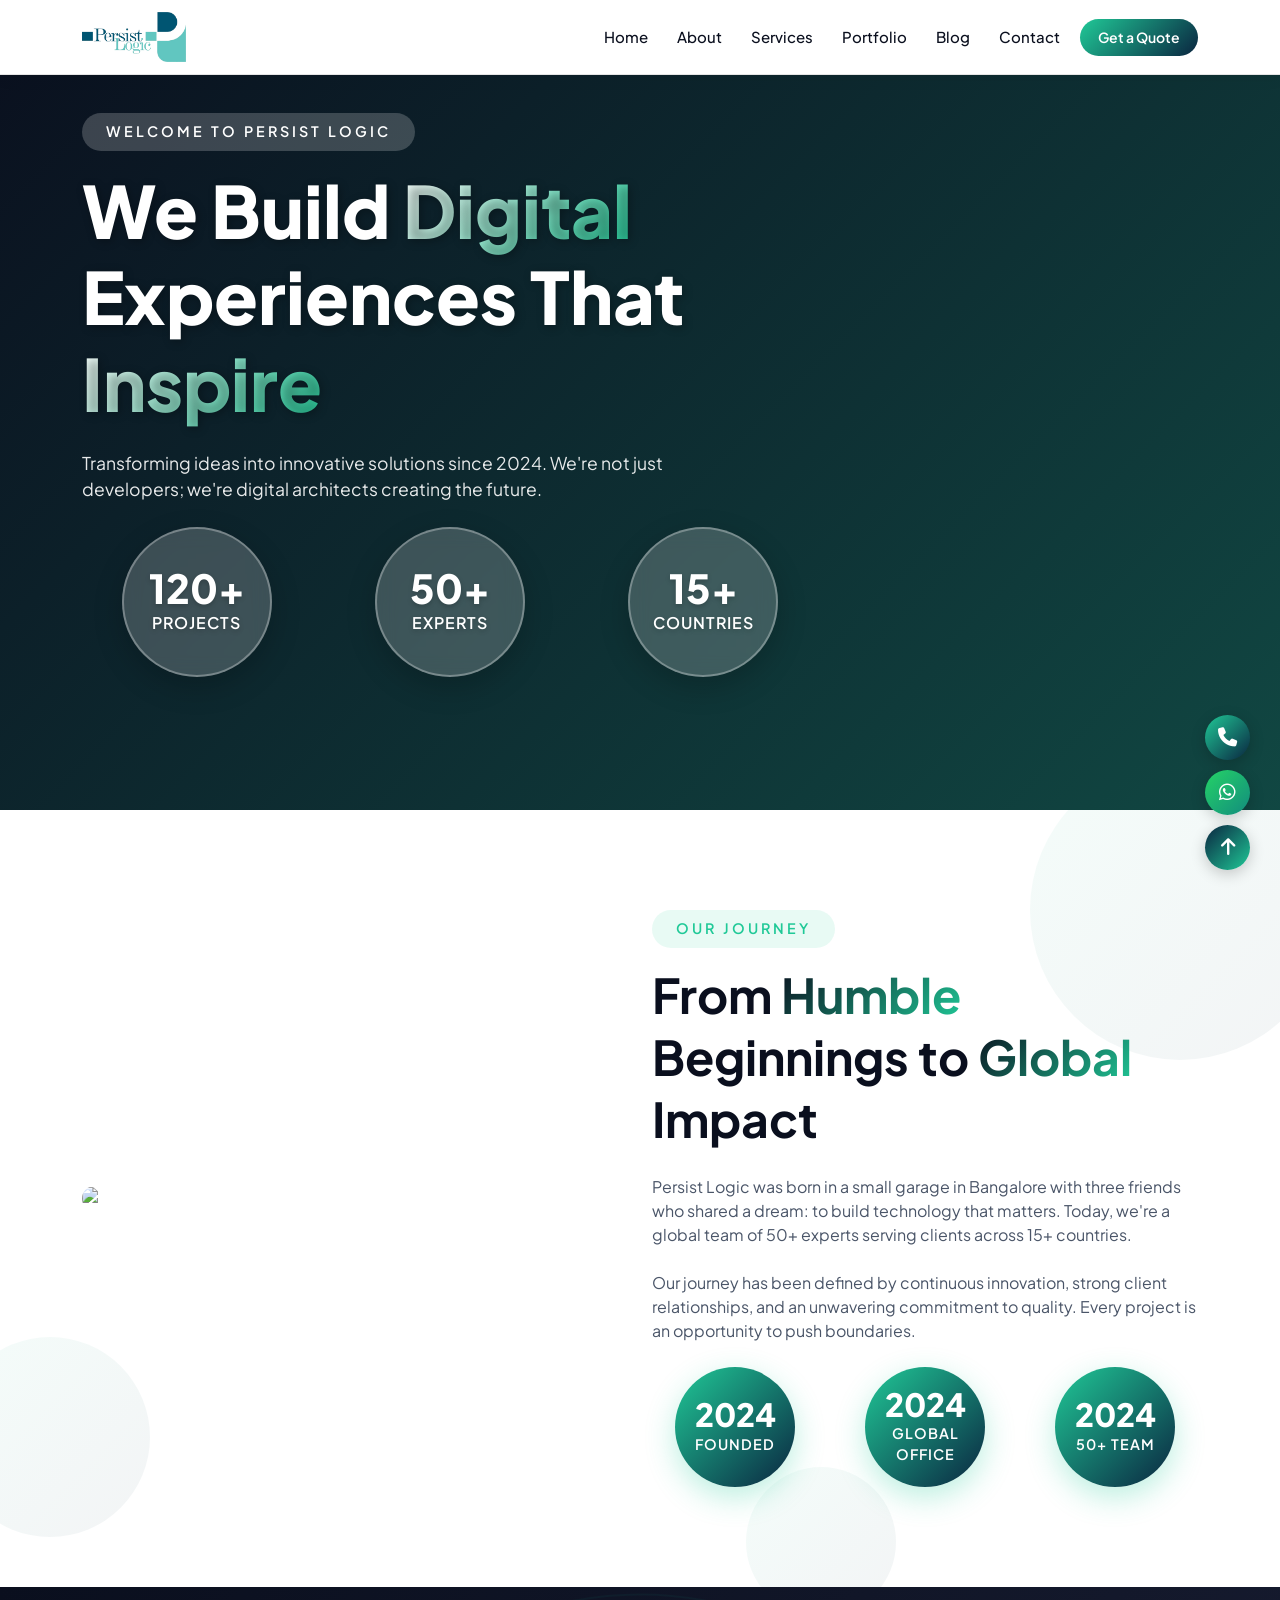
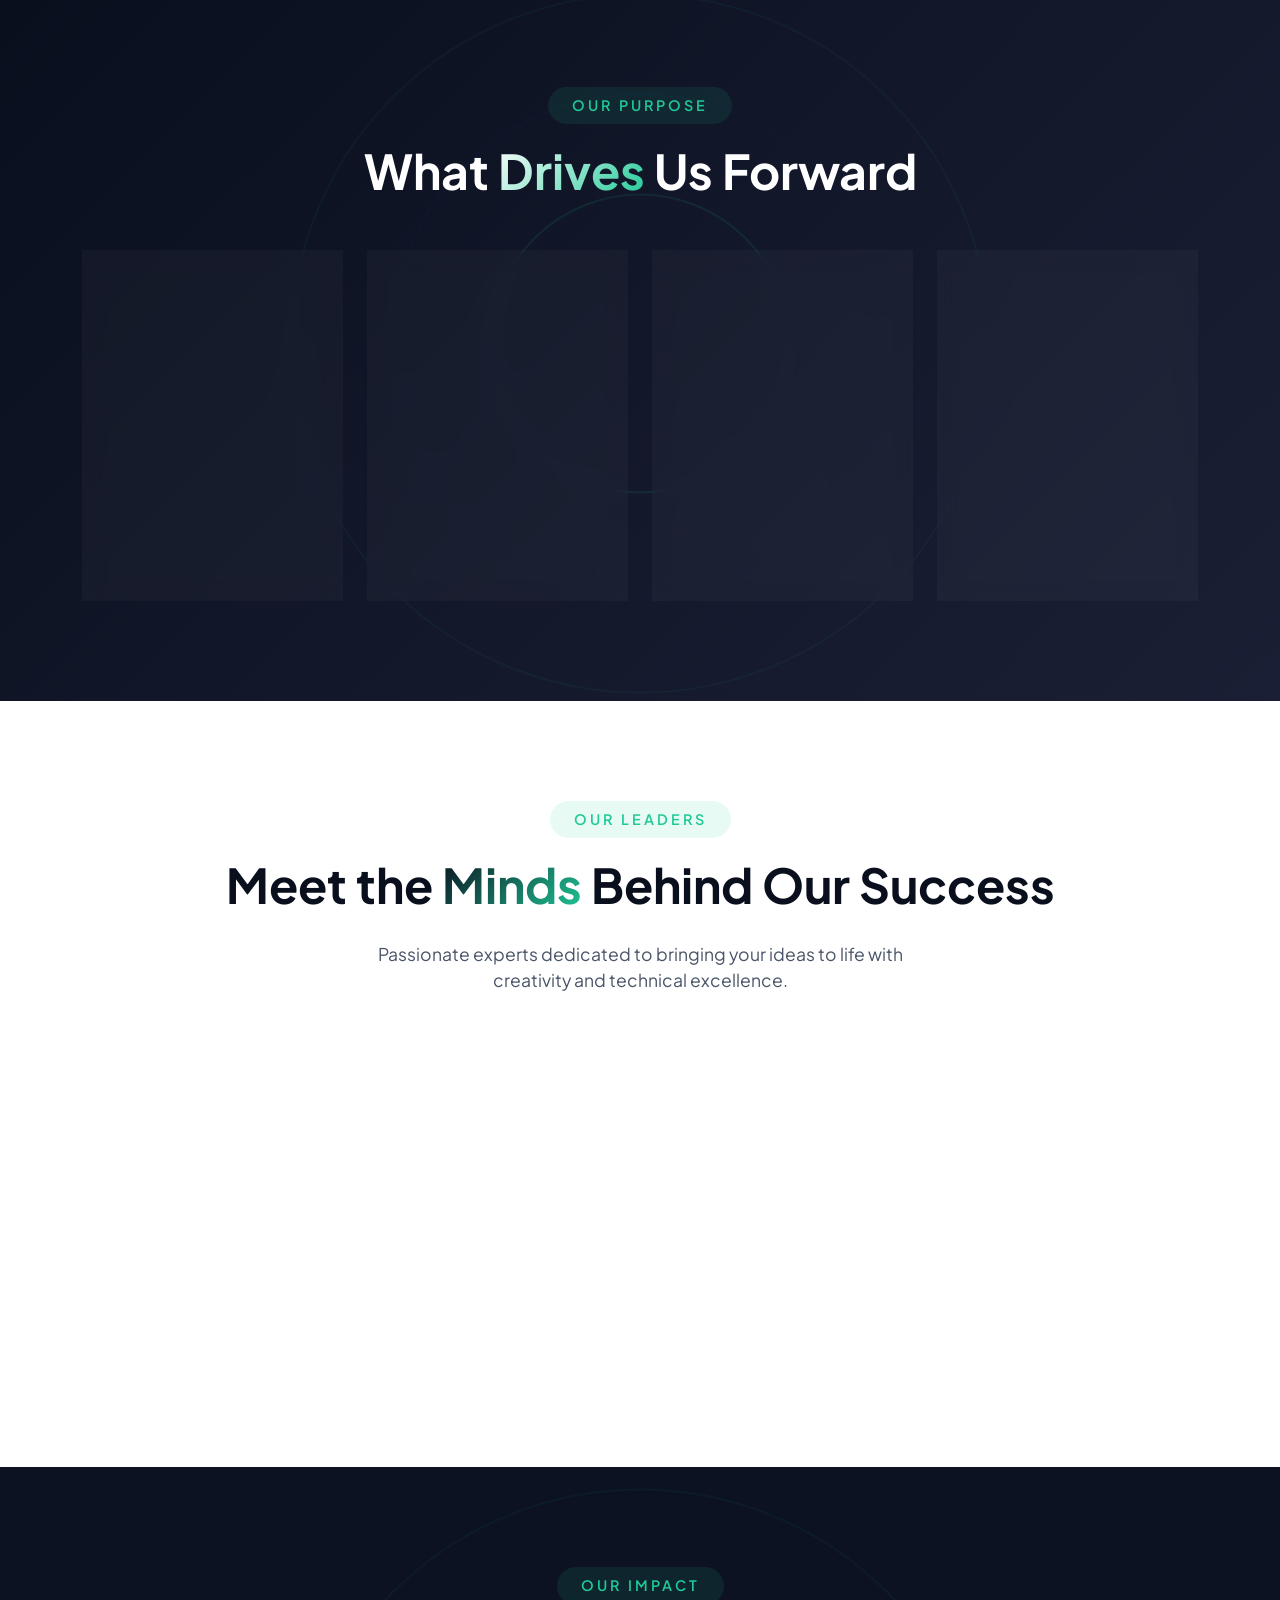
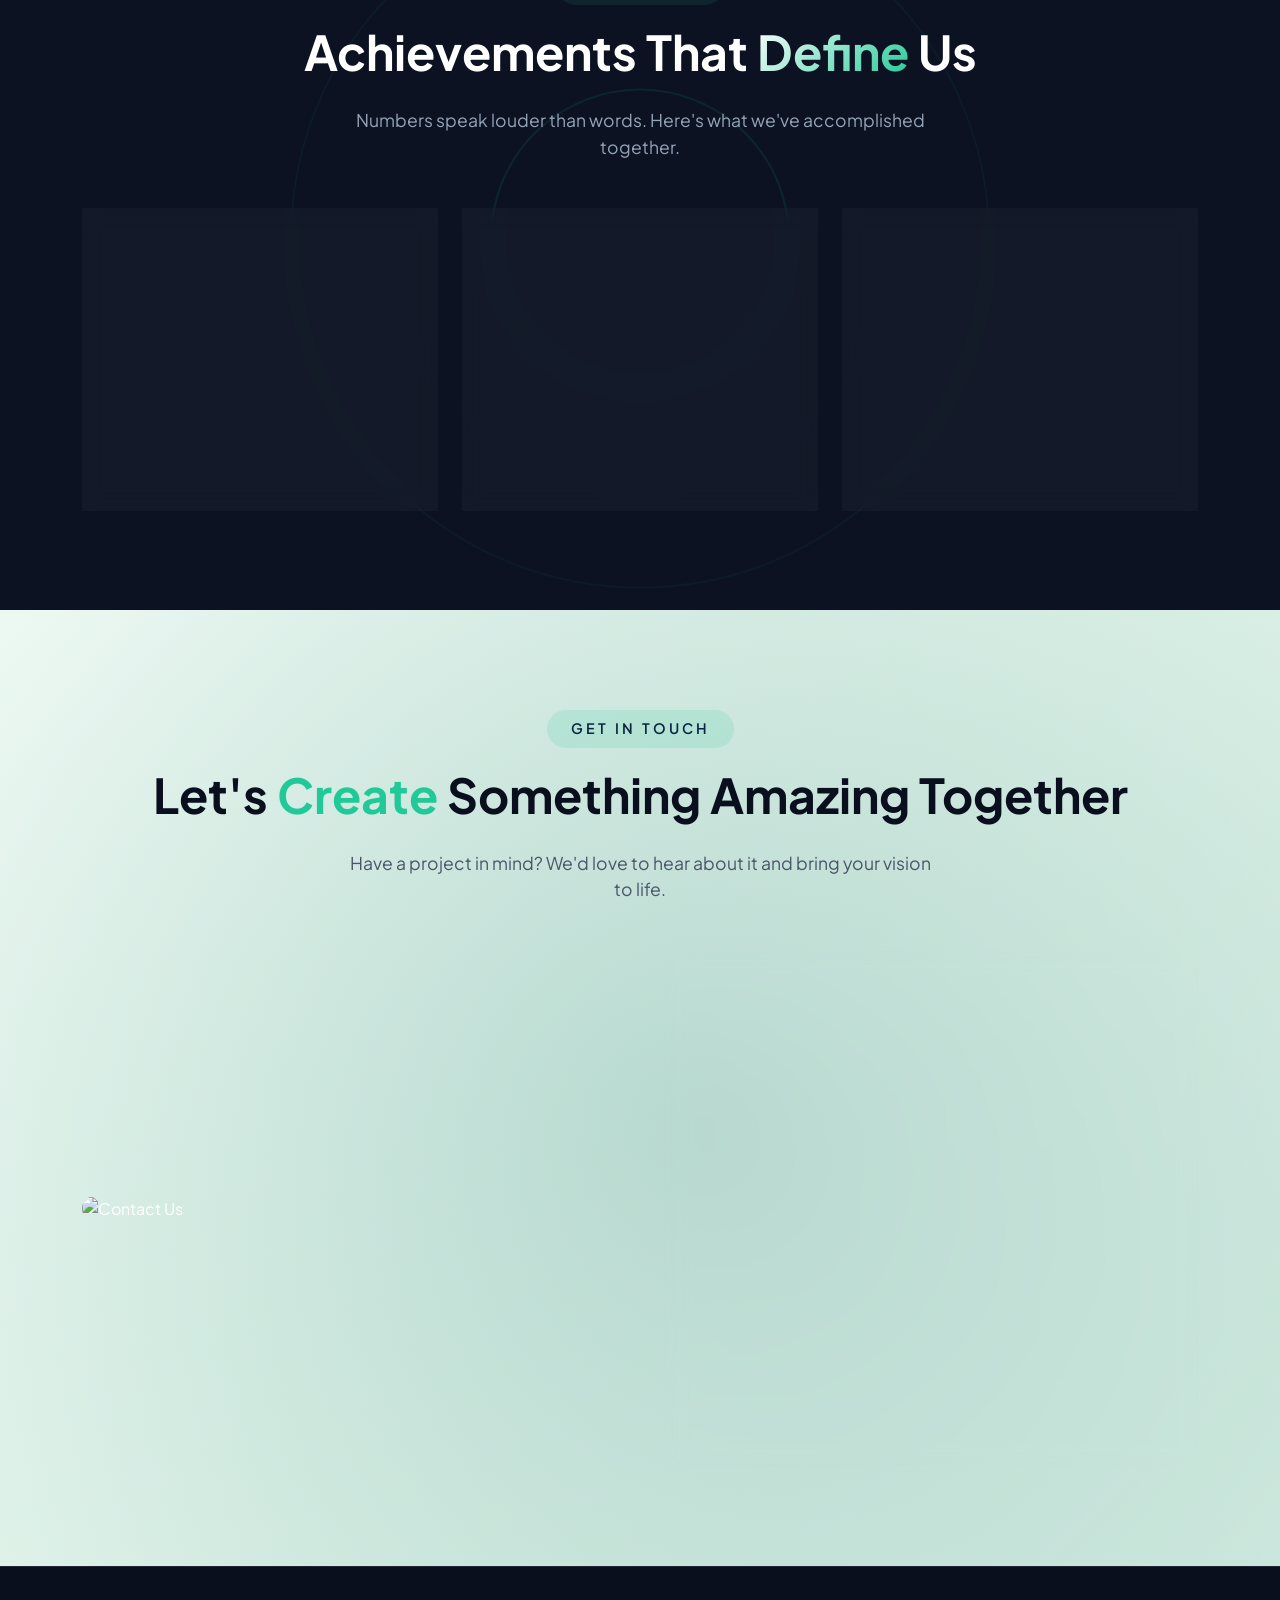
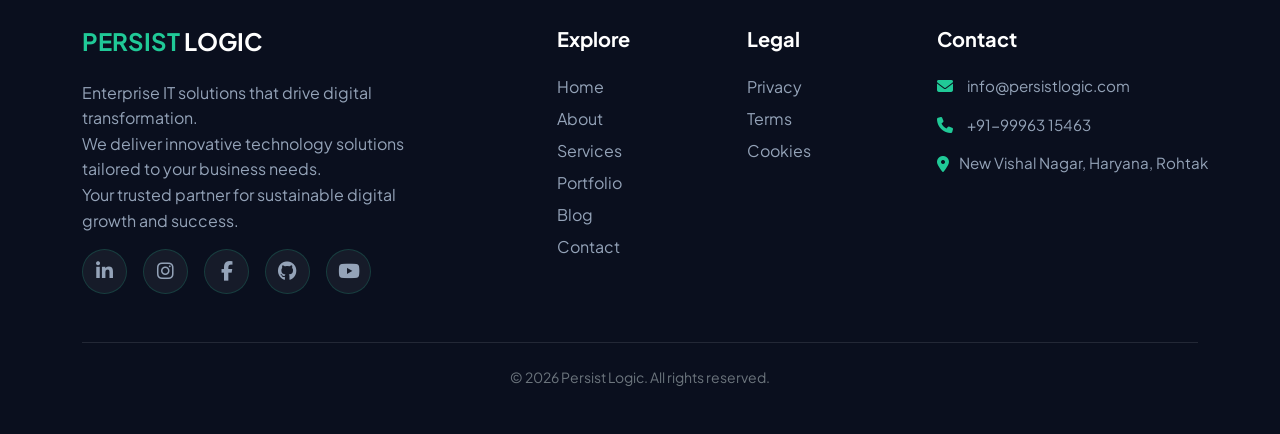
==== about.html @ 7ccdfc30 "second commit" ====
<!DOCTYPE html>
<html lang="en">
<head>
  <meta charset="UTF-8">
  <meta name="viewport" content="width=device-width, initial-scale=1.0, user-scalable=yes">
  <title>About Us • Persist Logic</title>

  <!-- Fonts & Icons -->
  <link href="https://fonts.googleapis.com/css2?family=Plus+Jakarta+Sans:wght@300;400;500;600;700;800&display=swap" rel="stylesheet">
  <link rel="stylesheet" href="https://cdnjs.cloudflare.com/ajax/libs/font-awesome/6.4.0/css/all.min.css">
  
  <!-- Bootstrap 5 -->
  <link href="https://cdn.jsdelivr.net/npm/bootstrap@5.3.0/dist/css/bootstrap.min.css" rel="stylesheet">
  
  <!-- Custom CSS -->
  <link rel="stylesheet" href="css/about.css">
  
  <!-- FAVICON -->
  <link rel="icon" type="image/png" href="images/icons/logo.png">
  <link rel="shortcut icon" href="images/icons/logo.png" type="image/x-icon">


  <style>
  @media (max-width: 991px) {
    .navbar-toggler { display: none !important; }
    .navbar-collapse { display: block !important; }
    .navbar-nav { flex-direction: row !important; flex-wrap: wrap; justify-content: center; gap: 0.5rem; margin-top: 0.8rem; }
    .navbar-nav .nav-link { padding: 0.5rem 0.8rem !important; font-size: 0.85rem; white-space: nowrap; }
    .btn-gradient.ms-lg-3 { margin-left: 0 !important; margin-top: 0.8rem; display: block; width: 100%; text-align: center; }
  }
</style>
</head>
<body>

  <!-- NAVBAR -->
  <nav class="navbar navbar-expand-lg navbar-light navbar-modern fixed-top" id="navbar">
    <div class="container">
      <a class="navbar-brand" href="index.html">
        <img src="images/icons/logo.png" alt="Persist Logic" class="navbar-logo">
      </a>
      <button class="navbar-toggler" type="button" data-bs-toggle="collapse" data-bs-target="#navbarNav">
        <span class="navbar-toggler-icon"></span>
      </button>
      <div class="collapse navbar-collapse" id="navbarNav">
        <ul class="navbar-nav ms-auto">
          <li class="nav-item"><a class="nav-link" href="index.html">Home</a></li>
          <li class="nav-item"><a class="nav-link active" href="about.html">About</a></li>
          <li class="nav-item"><a class="nav-link" href="services.html">Services</a></li>
          <li class="nav-item"><a class="nav-link" href="portfolio.html">Portfolio</a></li>
          <li class="nav-item"><a class="nav-link" href="blog.html">Blog</a></li>
          <li class="nav-item"><a class="nav-link" href="contact.html">Contact</a></li>
        </ul>
        <a href="contact.html" class="btn-gradient ms-lg-3">Get a Quote</a>
      </div>
    </div>
  </nav>

  <!-- SECTION 1 - HERO WITH BACKGROUND IMAGE -->
  <section class="hero-section">
    <div class="hero-overlay"></div>
    
    <div class="container">
      <div class="row">
        <div class="col-lg-8">
          <div class="hero-content">
            <span class="section-subtitle slide-left" style="background: rgba(255,255,255,0.2); color: white;"> WELCOME TO PERSIST LOGIC</span>
            <h1 class="hero-title slide-right">We Build <span>Digital</span> Experiences That <span>Inspire</span></h1>
            <p class="section-description slide-left" style="color: rgba(255,255,255,0.9);">Transforming ideas into innovative solutions since 2024. We're not just developers; we're digital architects creating the future.</p>
            <div class="row g-4 slide-left">
              <div class="col-4">
                <div class="stat-card-round-light">
                  <h3>120+</h3>
                  <p>Projects</p>
                </div>
              </div>
              <div class="col-4">
                <div class="stat-card-round-light">
                  <h3>50+</h3>
                  <p>Experts</p>
                </div>
              </div>
              <div class="col-4">
                <div class="stat-card-round-light">
                  <h3>15+</h3>
                  <p>Countries</p>
                </div>
              </div>
            </div>
          </div>
        </div>
      </div>
    </div>
  </section>

  <!-- SECTION 2 - STORY WITH WHITE BACKGROUND -->
  <section class="story-section">
    <div class="floating-shapes">
      <div class="float-shape float-shape1"></div>
      <div class="float-shape float-shape2"></div>
      <div class="float-shape float-shape3"></div>
    </div>

    <div class="container">
      <div class="row align-items-center">
        <div class="col-lg-6">
          <div class="story-image slide-left">
            <img src="https://images.unsplash.com/photo-1522202176988-66273c2fd55f?w=800&auto=format" alt="Our Story">
          </div>
        </div>
        <div class="col-lg-6">
          <div class="story-content slide-right">
            <span class="section-subtitle"> OUR JOURNEY</span>
            <h2 class="section-title">From <span>Humble</span> Beginnings to <span>Global</span> Impact</h2>
            <p class="mb-4">Persist Logic was born in a small garage in Bangalore with three friends who shared a dream: to build technology that matters. Today, we're a global team of 50+ experts serving clients across 15+ countries.</p>
            <p class="mb-4">Our journey has been defined by continuous innovation, strong client relationships, and an unwavering commitment to quality. Every project is an opportunity to push boundaries.</p>
            <div class="row g-4">
              <div class="col-4 text-center">
                <div class="story-stat-card">
                  <h3>2024</h3>
                  <p>Founded</p>
                </div>
              </div>
              <div class="col-4 text-center">
                <div class="story-stat-card">
                  <h3>2024</h3>
                  <p>Global Office</p>
                </div>
              </div>
              <div class="col-4 text-center">
                <div class="story-stat-card">
                  <h3>2024</h3>
                  <p>50+ Team</p>
                </div>
              </div>
            </div>
          </div>
        </div>
      </div>
    </div>
  </section>

  <!-- SECTION 3 - MISSION WITH 4 CARDS -->
  <section class="mission-section">
    <div class="orbit-bg">
      <div class="orbit-circle orbit-circle1"></div>
      <div class="orbit-circle orbit-circle2"></div>
      <div class="orbit-circle orbit-circle3"></div>
    </div>

    <div class="container">
      <div class="text-center mb-5">
        <span class="section-subtitle slide-left"> OUR PURPOSE</span>
        <h2 class="section-title slide-right">What <span>Drives</span> Us Forward</h2>
      </div>

      <div class="row g-4">
        <div class="col-md-3">
          <div class="purpose-card zoom-in">
            <div class="purpose-icon">
              <i class="fas fa-bullseye"></i>
            </div>
            <h3>Our Mission</h3>
            <p>To empower businesses with innovative technology solutions that drive growth and digital transformation.</p>
          </div>
        </div>
        <div class="col-md-3">
          <div class="purpose-card zoom-in">
            <div class="purpose-icon">
              <i class="fas fa-eye"></i>
            </div>
            <h3>Our Vision</h3>
            <p>To be the world's most trusted digital innovation partner, recognized for excellence and integrity.</p>
          </div>
        </div>
        <div class="col-md-3">
          <div class="purpose-card zoom-in">
            <div class="purpose-icon">
              <i class="fas fa-heart"></i>
            </div>
            <h3>Our Values</h3>
            <p>Integrity, innovation, collaboration, and excellence in everything we do for our clients.</p>
          </div>
        </div>
        <div class="col-md-3">
          <div class="purpose-card zoom-in">
            <div class="purpose-icon">
              <i class="fas fa-handshake"></i>
            </div>
            <h3>Our Promise</h3>
            <p>We deliver quality solutions on time, with transparency and unwavering commitment to success.</p>
          </div>
        </div>
      </div>
    </div>
  </section>

  <!-- SECTION 4 - TEAM WITH WHITE BACKGROUND -->
<section class="team-section">
  <div class="container">
    <div class="text-center mb-5">
      <span class="section-subtitle slide-left"> OUR LEADERS</span>
      <h2 class="section-title slide-right">Meet the <span>Minds</span> Behind Our Success</h2>
      <p class="section-description">Passionate experts dedicated to bringing your ideas to life with creativity and technical excellence.</p>
    </div>

    <div class="row g-4">
      <div class="col-lg-3 col-md-6">
        <div class="team-card zoom-in">
          <div class="team-image">
            <div class="team-initial">NS</div>
          </div>
          <h4>Niranjan Singh</h4>
          <p>Founder & CEO</p>
        </div>
      </div>
      <div class="col-lg-3 col-md-6">
        <div class="team-card zoom-in">
          <div class="team-image">
            <div class="team-initial">V</div>
          </div>
          <h4>Vikash</h4>
          <p>Chief Technology Officer</p>
        </div>
      </div>
      <div class="col-lg-3 col-md-6">
        <div class="team-card zoom-in">
          <div class="team-image">
            <div class="team-initial">A</div>
          </div>
          <h4>Ashima</h4>
          <p>Creative Director</p>
        </div>
      </div>
      <div class="col-lg-3 col-md-6">
        <div class="team-card zoom-in">
          <div class="team-image">
            <div class="team-initial">K</div>
          </div>
          <h4>Komal</h4>
          <p>Engineering Manager</p>
        </div>
      </div>
    </div>
  </div>
</section>

  <!-- SECTION 5 - ACHIEVEMENTS WITH PULSE -->
  <section class="achievements-section">
    <div class="pulse-bg">
      <div class="pulse-ring pulse-ring1"></div>
      <div class="pulse-ring pulse-ring2"></div>
      <div class="pulse-ring pulse-ring3"></div>
    </div>

    <div class="container">
      <div class="text-center mb-5">
        <span class="section-subtitle slide-left"> OUR IMPACT</span>
        <h2 class="section-title slide-right">Achievements That <span>Define</span> Us</h2>
        <p class="section-description">Numbers speak louder than words. Here's what we've accomplished together.</p>
      </div>

      <div class="row g-4">
        <div class="col-lg-4 col-md-6">
          <div class="achievement-card zoom-in">
            <div class="achievement-number">120+</div>
            <div class="achievement-label fs-4 fw-semibold mb-2">Projects Completed</div>
            <div class="achievement-desc" style="color: #94a3b8;">Successful deliveries across industries</div>
          </div>
        </div>
        <div class="col-lg-4 col-md-6">
          <div class="achievement-card zoom-in">
            <div class="achievement-number">80+</div>
            <div class="achievement-label fs-4 fw-semibold mb-2">Happy Clients</div>
            <div class="achievement-desc" style="color: #94a3b8;">From startups to Fortune 500</div>
          </div>
        </div>
        <div class="col-lg-4 col-md-6">
          <div class="achievement-card zoom-in">
            <div class="achievement-number">2+</div>
            <div class="achievement-label fs-4 fw-semibold mb-2">Years Experience</div>
            <div class="achievement-desc" style="color: #94a3b8;">Excellence since 2024</div>
          </div>
        </div>
      </div>
    </div>
  </section>

  <!-- SECTION 6 - CONTACT WITH LOGO COLOR COMBINATION -->
  <section id="contact" class="contact-section">
    <div class="container">
      <div class="text-center mb-5">
        <span class="section-subtitle slide-left"> GET IN TOUCH</span>
        <h2 class="section-title slide-right">Let's <span>Create</span> Something Amazing Together</h2>
        <p class="section-description">Have a project in mind? We'd love to hear about it and bring your vision to life.</p>
      </div>

      <div class="row g-5 align-items-center">
        <div class="col-lg-6">
          <div class="contact-image slide-left">
            <img src="https://images.unsplash.com/photo-1600880292203-757bb62b4baf?w=800&auto=format" alt="Contact Us">
          </div>
        </div>
        <div class="col-lg-6">
          <div class="contact-form slide-right">
            <form id="contactForm">
              <div class="row g-4">
                <div class="col-md-6">
                  <input type="text" name="name" class="form-control form-control-lg" placeholder="Your Name" required>
                </div>
                <div class="col-md-6">
                  <input type="email" name="email" class="form-control form-control-lg" placeholder="Your Email" required>
                </div>
                <div class="col-md-6">
                  <div class="form-group">
                    <input type="tel" class="form-control" id="phone" placeholder="Your Phone Number">
                  </div>
                </div>
                <div class="col-6">
                  <select name="service" class="form-select" required>
                    <option value="" selected disabled>Select a service</option>
                    <option value="Web Development">Web Development</option>
                    <option value="E-commerce">E-commerce</option>
                    <option value="App Development">App Development</option>
                    <option value="Cloud Computing">Cloud Computing</option>
                    <option value="Cyber Security">Cyber Security</option>
                    <option value="Other">Other</option>
                  </select>
                </div>
                <div class="col-12">
                  <textarea name="message" class="form-control form-control-lg" rows="5" placeholder="Tell us about your project" required></textarea>
                </div>
                <div class="col-12">
                  <button type="submit" class="btn-gradient w-100">Send Message</button>
                </div>
              </div>
            </form>
          </div>
        </div>
      </div>
    </div>
  </section>

  <!-- FOOTER -->
<footer class="footer">
  <div class="container">
    <div class="row gy-5">
      <div class="col-lg-4">
        <h4 class="fw-bold mb-4"><span style="color: #20c997;">PERSIST</span> LOGIC</h4>
        <p style="color: #94a3b8; margin-bottom: 1rem; line-height: 1.6;">
          Enterprise IT solutions that drive digital transformation.<br>
          We deliver innovative technology solutions tailored to your business needs.<br>
          Your trusted partner for sustainable digital growth and success.
        </p>
         <div class="d-flex gap-3">
            <a href="https://www.linkedin.com/company/persistlogic" target="_blank" class="social-icon"><i class="fab fa-linkedin-in"></i></a>
            <a href="https://www.instagram.com/persistlogic/" target="_blank" class="social-icon"><i class="fab fa-instagram"></i></a>
            <a href="https://www.facebook.com/persistlogic/" target="_blank" class="social-icon"><i class="fab fa-facebook-f"></i></a>
            <a href="https://github.com/persistlogic" target="_blank" class="social-icon"><i class="fab fa-github"></i></a>
            <a href="https://www.youtube.com/@PersistLogic" target="_blank" class="social-icon"><i class="fab fa-youtube"></i></a>
          </div>
      </div>
      <div class="col-lg-2 offset-lg-1">
        <h5 class="fw-bold mb-4">Explore</h5>
        <ul class="list-unstyled">
          <li class="mb-2"><a href="index.html">Home</a></li>
          <li class="mb-2"><a href="about.html">About</a></li>
          <li class="mb-2"><a href="services.html">Services</a></li>
          <li class="mb-2"><a href="portfolio.html">Portfolio</a></li>
          <li class="mb-2"><a href="blog.html">Blog</a></li>
          <li class="mb-2"><a href="contact.html">Contact</a></li>
        </ul>
      </div>
      <div class="col-lg-2">
        <h5 class="fw-bold mb-4">Legal</h5>
        <ul class="list-unstyled">
          <li class="mb-2"><a href="#">Privacy</a></li>
          <li class="mb-2"><a href="#">Terms</a></li>
          <li class="mb-2"><a href="#">Cookies</a></li>
        </ul>
      </div>
      <div class="col-lg-3">
        <h5 class="fw-bold mb-4">Contact</h5>
        <ul class="list-unstyled">
          <li class="contact-info mb-3">
            <i class="fas fa-envelope" style="color: #20c997;"></i>
             <a href="mailto:info@persistlogic.com" style="color: #94a3b8; text-decoration: none;">
    info@persistlogic.com
  </a>
          </li>
          <li class="contact-info mb-3">
            <i class="fas fa-phone" style="color: #20c997;"></i>
            <a href="tel:+919996315463" style="color: #94a3b8; text-decoration: none;">+91-99963 15463</a>
          </li>
           <li class="contact-info mb-3">
  <i class="fas fa-map-marker-alt"></i>
  <a href="contact.html" style="color: #94a3b8; text-decoration: none;">
    New Vishal Nagar, Haryana, Rohtak
  </a>
</li>
        </ul>
      </div>
    </div>
    <hr class="border-secondary mt-5">
    <p class="text-center text-secondary small mt-4">© 2026 Persist Logic. All rights reserved.</p>
  </div>
</footer>

  <!-- Floating Buttons -->
  <div class="float-buttons">
    <a href="tel:+919996315463" id="phoneFloatBtn" class="float-phone">
      <i class="fas fa-phone"></i>  
    </a>
    <a href="https://wa.me/919996315463" id="whatsappBtn"><i class="fab fa-whatsapp"></i></a>
    <a href="#" id="backToTop"><i class="fas fa-arrow-up"></i></a>
  </div>

  <!-- Bootstrap JS -->
  <script src="https://cdn.jsdelivr.net/npm/bootstrap@5.3.0/dist/js/bootstrap.bundle.min.js"></script>
  
  <!-- Custom JS -->
  <script src="js/about.js"></script>
</body>
</html>
---- css/about.css ----
/* ===== BASE STYLES ===== */
* {
  margin: 0;
  padding: 0;
  box-sizing: border-box;
}

body {
  font-family: 'Plus Jakarta Sans', sans-serif;
  background: #0a0f1e;
  color: #ffffff;
  overflow-x: hidden;
}

/* ===== NAVBAR - SAME AS INDEX PAGE (NO HAMBURGER, ALL LINKS VISIBLE) ===== */
.navbar-modern {
  background: #ffffff !important;
  backdrop-filter: none !important;
  -webkit-backdrop-filter: none !important;
  border-bottom: 1px solid rgba(0, 0, 0, 0.1);
  padding: 12px 0 !important;
  transition: all 0.3s;
  z-index: 99999 !important;
  position: fixed !important;
  top: 0 !important;
  left: 0 !important;
  right: 0 !important;
  width: 100% !important;
  box-shadow: 0 2px 15px rgba(0, 0, 0, 0.08) !important;
}

.navbar-modern.scrolled {
  background: #ffffff !important;
  padding: 8px 0 !important;
  box-shadow: 0 4px 20px rgba(0, 0, 0, 0.1) !important;
}

/* Brand/Logo */
.navbar-brand {
  display: flex !important;
  align-items: center !important;
  padding: 0 !important;
  margin: 0 !important;
  flex-shrink: 0 !important;
}

.navbar-logo {
  height: 50px !important;
  width: auto !important;
  max-height: 50px !important;
}

/* Hide Hamburger Button - No Hamburger Menu */
.navbar-toggler {
  display: none !important;
}

/* Navbar Container */
.navbar-modern .container {
  display: flex !important;
  align-items: center !important;
  justify-content: space-between !important;
  width: 100% !important;
  flex-wrap: nowrap !important;
  gap: 10px !important;
}

/* Navbar Collapse - Always Visible */
.navbar-collapse {
  display: flex !important;
  flex: 1 !important;
  align-items: center !important;
  justify-content: flex-end !important;
}

/* Navbar Links */
.navbar-nav {
  display: flex !important;
  flex-direction: row !important;
  align-items: center !important;
  gap: 5px !important;
  margin: 0 !important;
  padding: 0 !important;
  flex-wrap: nowrap !important;
}

.navbar-nav .nav-item {
  display: inline-block !important;
  margin: 0 !important;
  flex-shrink: 0 !important;
}

.navbar-modern .nav-link {
  color: #0a0f1e !important;
  font-weight: 500;
  padding: 8px 12px !important;
  position: relative;
  font-size: 15px !important;
  white-space: nowrap !important;
  display: inline-block !important;
  transition: color 0.3s;
}

.navbar-modern .nav-link::before {
  content: '';
  position: absolute;
  bottom: 0;
  left: 0;
  width: 0;
  height: 2px;
  background: linear-gradient(90deg, #20c997, #0a2540);
  transition: width 0.3s;
}

.navbar-modern .nav-link:hover::before,
.navbar-modern .nav-link.active::before {
  width: 100%;
}

.navbar-modern .nav-link.active {
  color: #20c997 !important;
  font-weight: 600;
}

/* Get a Quote Button */
.btn-gradient {
  background: linear-gradient(135deg, #20c997, #0a2540);
  color: white;
  border: none;
  padding: 8px 18px !important;
  border-radius: 50px;
  font-weight: 600;
  transition: all 0.3s;
  text-decoration: none;
  display: inline-block;
  white-space: nowrap !important;
  font-size: 14px !important;
  flex-shrink: 0 !important;
  margin-left: 8px !important;
}

.btn-gradient:hover {
  transform: translateY(-2px);
  box-shadow: 0 10px 25px rgba(32, 201, 151, 0.3);
  color: white;
}

/* ===== SECTION 1 - HERO WITH BACKGROUND IMAGE ===== */
.hero-section {
  position: relative;
  min-height: 90vh;
  display: flex;
  align-items: center;
  overflow: hidden;
  background-image: url('https://images.unsplash.com/photo-1552664730-d307ca884978?w=1400&auto=format');
  background-size: cover;
  background-position: center;
  background-attachment: fixed;
  padding-top: 80px;
  padding-bottom: 100px;
}

.hero-overlay {
  position: absolute;
  top: 0;
  left: 0;
  width: 100%;
  height: 100%;
  background: linear-gradient(135deg, rgba(10, 15, 30, 0.7) 0%, rgba(32, 201, 151, 0.3) 100%);
  z-index: 1;
}

.hero-content {
  position: relative;
  z-index: 2;
}

.hero-title {
  font-size: 4.5rem;
  font-weight: 800;
  line-height: 1.2;
  margin-bottom: 1.5rem;
  color: white;
  text-shadow: 2px 2px 10px rgba(0,0,0,0.3);
}

.hero-title span {
  background: linear-gradient(135deg, #fff, #20c997);
  -webkit-background-clip: text;
  -webkit-text-fill-color: transparent;
}

/* Round Stats Cards - Light Theme */
.stat-card-round-light {
  background: rgba(255, 255, 255, 0.2);
  backdrop-filter: blur(10px);
  border: 2px solid rgba(255, 255, 255, 0.3);
  border-radius: 50%;
  width: 150px;
  height: 150px;
  display: flex;
  flex-direction: column;
  align-items: center;
  justify-content: center;
  margin: 0 auto;
  transition: all 0.4s;
  box-shadow: 0 10px 30px rgba(0, 0, 0, 0.2);
}

.stat-card-round-light:hover {
  transform: translateY(-10px) scale(1.05);
  border-color: #20c997;
  box-shadow: 0 20px 40px rgba(32, 201, 151, 0.3);
  background: rgba(255, 255, 255, 0.3);
}

.stat-card-round-light h3 {
  font-size: 2.5rem;
  font-weight: 800;
  color: white;
  margin-bottom: 0.2rem;
  line-height: 1;
  text-shadow: 0 2px 5px rgba(0,0,0,0.2);
}

.stat-card-round-light p {
  color: white !important;
  font-size: 1rem;
  font-weight: 600;
  margin: 0;
  text-transform: uppercase;
  letter-spacing: 1px;
  text-shadow: 0 2px 5px rgba(0,0,0,0.2);
}

/* Stats Row - Fixed positioning and bottom margin */
.stats-row {
  margin-top: 50px;
  margin-bottom: 30px;
  position: relative;
  z-index: 2;
}

/* ===== SECTION 2 - STORY WITH WHITE BACKGROUND ===== */
.story-section {
  position: relative;
  padding: 100px 0;
  background: #ffffff;
  overflow: hidden;
}

.story-section .section-subtitle {
  color: #20c997 !important;
  background: rgba(32, 201, 151, 0.1);
}

.story-section .section-title {
  color: #0a0f1e;
}

.story-section .section-title span {
  background: linear-gradient(135deg, #0a0f1e, #20c997);
  -webkit-background-clip: text;
  -webkit-text-fill-color: transparent;
}

.story-section p {
  color: #4a5568 !important;
}

.floating-shapes {
  position: absolute;
  top: 0;
  left: 0;
  width: 100%;
  height: 100%;
  z-index: 0;
}

.float-shape {
  position: absolute;
  background: linear-gradient(135deg, #20c997, #0a2540);
  opacity: 0.05;
  border-radius: 50%;
  animation: floatShape 8s infinite;
}

.float-shape1 {
  width: 300px;
  height: 300px;
  top: -50px;
  right: -50px;
  animation-delay: 0s;
}

.float-shape2 {
  width: 200px;
  height: 200px;
  bottom: 50px;
  left: -50px;
  animation-delay: 2s;
}

.float-shape3 {
  width: 150px;
  height: 150px;
  bottom: -30px;
  right: 30%;
  animation-delay: 4s;
}

@keyframes floatShape {
  0%, 100% {
    transform: translateY(0) rotate(0deg);
  }
  50% {
    transform: translateY(-30px) rotate(10deg);
  }
}

.story-image {
  position: relative;
  border-radius: 30px;
  overflow: hidden;
  box-shadow: 0 30px 50px -20px rgba(0,0,0,0.3);
}

.story-image img {
  width: 100%;
  height: 500px;
  object-fit: cover;
  transition: all 0.5s;
}

.story-image:hover img {
  transform: scale(1.05);
}

/* Round Stats Cards for Story Section */
.story-stat-card {
  background: linear-gradient(135deg, #20c997, #0a2540);
  border-radius: 50%;
  width: 120px;
  height: 120px;
  display: flex;
  flex-direction: column;
  align-items: center;
  justify-content: center;
  margin: 0 auto;
  transition: all 0.4s;
  box-shadow: 0 10px 30px rgba(32, 201, 151, 0.3);
}

.story-stat-card:hover {
  transform: translateY(-10px) scale(1.05);
  box-shadow: 0 20px 40px rgba(32, 201, 151, 0.5);
}

.story-stat-card h3 {
  font-size: 2rem;
  font-weight: 800;
  color: white;
  margin-bottom: 0.2rem;
  line-height: 1;
}

.story-stat-card p {
  color: white !important;
  font-size: 0.9rem;
  font-weight: 600;
  margin: 0;
  text-transform: uppercase;
  letter-spacing: 1px;
}

/* ===== SECTION 3 - MISSION WITH 4 CARDS ===== */
.mission-section {
  position: relative;
  padding: 100px 0;
  background: linear-gradient(135deg, #0a0f1e, #1a1f35);
  overflow: hidden;
}

.orbit-bg {
  position: absolute;
  top: 50%;
  left: 50%;
  transform: translate(-50%, -50%);
  width: 150%;
  height: 150%;
  z-index: 0;
}

.orbit-circle {
  position: absolute;
  top: 50%;
  left: 50%;
  transform: translate(-50%, -50%);
  border: 2px solid rgba(32, 201, 151, 0.1);
  border-radius: 50%;
  animation: orbitRotate 15s linear infinite;
}

.orbit-circle1 {
  width: 300px;
  height: 300px;
}

.orbit-circle2 {
  width: 500px;
  height: 500px;
  animation-duration: 20s;
  border-color: rgba(10, 37, 64, 0.2);
}

.orbit-circle3 {
  width: 700px;
  height: 700px;
  animation-duration: 25s;
  border-color: rgba(32, 201, 151, 0.05);
}

@keyframes orbitRotate {
  from { transform: translate(-50%, -50%) rotate(0deg); }
  to { transform: translate(-50%, -50%) rotate(360deg); }
}

.purpose-card {
  background: rgba(255, 255, 255, 0.03);
  backdrop-filter: blur(10px);
  border: 1px solid rgba(255, 255, 255, 0.05);
  border-radius: 30px;
  padding: 2rem 1.5rem;
  height: 350px;
  transition: all 0.3s;
  position: relative;
  z-index: 2;
  display: flex;
  flex-direction: column;
  text-align: center;
}

.purpose-card:hover {
  transform: translateY(-5px);
  border-color: #20c997;
  box-shadow: 0 30px 50px -20px #20c997;
}

.purpose-icon {
  width: 70px;
  height: 70px;
  background: linear-gradient(135deg, #20c997, #0a2540);
  border-radius: 20px;
  display: flex;
  align-items: center;
  justify-content: center;
  margin: 0 auto 1.5rem;
  font-size: 2rem;
  color: white;
}

.purpose-card h3 {
  font-size: 1.5rem;
  font-weight: 700;
  margin-bottom: 1rem;
  color: white;
}

.purpose-card p {
  color: #94a3b8;
  font-size: 0.95rem;
  line-height: 1.6;
  margin-bottom: 0;
  flex-grow: 1;
}

/* ===== SECTION 4 - TEAM WITH WHITE BACKGROUND - NAME INITIALS DP ===== */
.team-section {
  position: relative;
  padding: 100px 0;
  background: #ffffff;
  overflow: hidden;
}

.team-section .section-subtitle {
  color: #20c997 !important;
  background: rgba(32, 201, 151, 0.1);
}

.team-section .section-title {
  color: #0a0f1e;
}

.team-section .section-title span {
  background: linear-gradient(135deg, #0a0f1e, #20c997);
  -webkit-background-clip: text;
  -webkit-text-fill-color: transparent;
}

.team-section .section-description {
  color: #4a5568 !important;
}

.team-card {
  background: #f8fafc;
  backdrop-filter: blur(10px);
  border: 1px solid #e2e8f0;
  border-radius: 30px;
  padding: 2rem;
  text-align: center;
  transition: all 0.3s;
  position: relative;
  z-index: 2;
  height: 100%;
  box-shadow: 0 10px 30px rgba(0,0,0,0.05);
}

.team-card:hover {
  transform: translateY(-10px);
  border-color: #20c997;
  box-shadow: 0 30px 50px -20px #20c997;
}

/* Name Initials DP - Circle with First Letter */
.team-image {
  width: 180px;
  height: 180px;
  border-radius: 50%;
  margin: 0 auto 1.5rem;
  display: flex;
  align-items: center;
  justify-content: center;
  transition: all 0.3s;
  position: relative;
  overflow: hidden;
}

.team-card:hover .team-image {
  transform: scale(1.05);
  box-shadow: 0 0 30px rgba(32, 201, 151, 0.4);
}

/* Initial inside circle - First Letter of Name */
.team-initial {
  font-size: 4rem;
  font-weight: 700;
  color: white;
  text-transform: uppercase;
}

/* Different background colors for each member */
.team-card:nth-child(1) .team-image {
  background: linear-gradient(135deg, #20c997, #0d9488);
}
.team-card:nth-child(2) .team-image {
  background: linear-gradient(135deg, #f59e0b, #d97706);
}
.team-card:nth-child(3) .team-image {
  background: linear-gradient(135deg, #ef4444, #dc2626);
}
.team-card:nth-child(4) .team-image {
  background: linear-gradient(135deg, #8b5cf6, #7c3aed);
}

.team-card h4 {
  font-size: 1.3rem;
  font-weight: 700;
  margin-bottom: 0.5rem;
  color: #0a0f1e;
}

.team-card p {
  color: #20c997;
  font-size: 0.95rem;
  margin-bottom: 0;
  font-weight: 500;
}

/* Responsive for team images */
@media (max-width: 991px) {
  .team-image {
    width: 150px;
    height: 150px;
  }
  .team-initial {
    font-size: 3.5rem;
  }
}

@media (max-width: 768px) {
  .team-image {
    width: 140px;
    height: 140px;
  }
  .team-initial {
    font-size: 3rem;
  }
}

@media (max-width: 576px) {
  .team-image {
    width: 120px;
    height: 120px;
  }
  .team-initial {
    font-size: 2.5rem;
  }
}

/* ===== SECTION 5 - ACHIEVEMENTS WITH PULSE ===== */
.achievements-section {
  position: relative;
  padding: 100px 0;
  background: #0c1222;
  overflow: hidden;
}

.pulse-bg {
  position: absolute;
  top: 50%;
  left: 50%;
  transform: translate(-50%, -50%);
  width: 100%;
  height: 100%;
  z-index: 0;
}

.pulse-ring {
  position: absolute;
  top: 50%;
  left: 50%;
  transform: translate(-50%, -50%);
  border: 2px solid rgba(32, 201, 151, 0.1);
  border-radius: 50%;
  animation: pulse 4s infinite;
}

.pulse-ring1 {
  width: 300px;
  height: 300px;
  animation-delay: 0s;
}

.pulse-ring2 {
  width: 500px;
  height: 500px;
  animation-delay: 1s;
  border-color: rgba(10, 37, 64, 0.15);
}

.pulse-ring3 {
  width: 700px;
  height: 700px;
  animation-delay: 2s;
  border-color: rgba(32, 201, 151, 0.05);
}

@keyframes pulse {
  0% {
    width: 300px;
    height: 300px;
    opacity: 0.5;
  }
  50% {
    width: 800px;
    height: 800px;
    opacity: 0;
  }
  100% {
    width: 300px;
    height: 300px;
    opacity: 0.5;
  }
}

.achievement-card {
  background: rgba(255, 255, 255, 0.03);
  backdrop-filter: blur(10px);
  border: 1px solid rgba(255, 255, 255, 0.05);
  border-radius: 30px;
  padding: 3rem;
  text-align: center;
  transition: all 0.3s;
  position: relative;
  z-index: 2;
  height: 100%;
}

.achievement-card:hover {
  transform: translateY(-10px);
  border-color: #20c997;
}

.achievement-number {
  font-size: 4rem;
  font-weight: 800;
  color: #20c997;
  margin-bottom: 1rem;
}

/* ===== SECTION 6 - CONTACT WITH LOGO COLOR COMBINATION ===== */
.contact-section {
  position: relative;
  padding: 100px 0;
  background: linear-gradient(135deg, #f0f9f4 0%, #e0f2e9 50%, #d1eae0 100%);
  overflow: hidden;
}

.contact-section::before {
  content: '';
  position: absolute;
  top: -50%;
  left: -50%;
  width: 200%;
  height: 200%;
  background: radial-gradient(circle, rgba(32, 201, 151, 0.1) 0%, transparent 60%);
  animation: rotate 30s linear infinite;
  z-index: 0;
}

.contact-section::after {
  content: '';
  position: absolute;
  bottom: -30%;
  right: -30%;
  width: 150%;
  height: 150%;
  background: radial-gradient(circle, rgba(10, 37, 64, 0.1) 0%, transparent 70%);
  animation: rotateReverse 35s linear infinite;
  z-index: 0;
}

@keyframes rotate {
  from { transform: rotate(0deg); }
  to { transform: rotate(360deg); }
}

@keyframes rotateReverse {
  from { transform: rotate(0deg); }
  to { transform: rotate(-360deg); }
}

.contact-section .container {
  position: relative;
  z-index: 2;
}

.contact-section .section-subtitle {
  color: #0a2540 !important;
  background: rgba(32, 201, 151, 0.15);
}

.contact-section .section-title {
  color: #0a0f1e;
}

.contact-section .section-title span {
  color: #20c997 !important;
  background: none;
  -webkit-text-fill-color: #20c997;
}

.contact-section .section-description {
  color: #4a5568 !important;
}

.contact-image {
  position: relative;
  border-radius: 30px;
  overflow: hidden;
  z-index: 2;
  box-shadow: 0 30px 50px -20px #20c997;
}

.contact-image img {
  width: 100%;
  height: 600px;
  object-fit: cover;
  transition: all 0.5s;
}

.contact-image:hover img {
  transform: scale(1.05);
}

.contact-form {
  background: white;
  backdrop-filter: blur(10px);
  border: 2px solid #20c997;
  border-radius: 30px;
  padding: 3rem;
  position: relative;
  z-index: 2;
  box-shadow: 0 30px 50px -20px rgba(32, 201, 151, 0.5);
}

.contact-form .form-control,
.contact-form .form-select {
  background: #f8fafc;
  border: 1px solid #cbd5e0;
  color: #0a0f1e;
  padding: 1rem;
  border-radius: 15px;
}

.contact-form .form-control:focus,
.contact-form .form-select:focus {
  border-color: #20c997;
  box-shadow: 0 0 0 0.2rem rgba(32, 201, 151, 0.25);
}

.contact-form .form-control::placeholder {
  color: #94a3b8;
}

.contact-form .btn-gradient {
  background: linear-gradient(135deg, #20c997, #0a2540);
}

/* ===== SECTION TITLES ===== */
.section-subtitle {
  color: #20c997;
  font-weight: 600;
  text-transform: uppercase;
  letter-spacing: 3px;
  font-size: 0.9rem;
  margin-bottom: 1rem;
  display: inline-block;
  padding: 0.5rem 1.5rem;
  background: rgba(32, 201, 151, 0.1);
  border-radius: 50px;
  position: relative;
  z-index: 2;
}

.section-title {
  font-size: 3rem;
  font-weight: 700;
  margin-bottom: 1.5rem;
  line-height: 1.3;
  position: relative;
  z-index: 2;
}

.section-title span {
  background: linear-gradient(135deg, #fff, #20c997);
  -webkit-background-clip: text;
  -webkit-text-fill-color: transparent;
}

.section-description {
  color: #94a3b8;
  font-size: 1.1rem;
  max-width: 600px;
  margin: 0 auto 3rem;
  position: relative;
  z-index: 2;
}

/* ===== FOOTER ===== */
.footer {
  background: #0a0f1e;
  border-top: 1px solid rgba(255,255,255,0.1);
  padding: 60px 0 30px;
}

.footer a {
  color: #94a3b8;
  text-decoration: none;
  transition: all 0.3s;
}

.footer a:hover {
  color: #20c997;
  transform: translateX(5px);
}

.social-icon {
  width: 45px;
  height: 45px;
  background: rgba(255,255,255,0.05);
  border: 1px solid rgba(32,201,151,0.2);
  border-radius: 50%;
  display: flex;
  align-items: center;
  justify-content: center;
  color: white;
  font-size: 1.2rem;
  transition: all 0.3s;
}

.social-icon:hover {
  background: #20c997;
  color: #0a0f1e;
  transform: translateY(-5px) rotate(360deg);
}

.footer .contact-info {
  display: flex;
  align-items: center;
  gap: 10px;
  margin-bottom: 0.8rem;
}

.footer .contact-info i {
  width: 20px;
  color: #20c997;
}

.footer .contact-info span,
.footer .contact-info a {
  color: #94a3b8;
  font-size: 0.95rem;
}

/* ===== FLOATING BUTTONS - EXACT SAME AS HOME PAGE ===== */
.float-buttons {
  position: fixed;
  bottom: 30px;
  right: 30px;
  z-index: 99;
  display: flex;
  flex-direction: column;
  gap: 10px;
}

.float-buttons a {
  width: 45px;
  height: 45px;
  background: linear-gradient(135deg, #20c997, #0a2540);
  border-radius: 50%;
  display: flex;
  align-items: center;
  justify-content: center;
  color: white;
  font-size: 1.2rem;
  transition: all 0.3s;
  text-decoration: none;
  cursor: pointer;
  opacity: 1;
  visibility: visible;
  box-shadow: 0 4px 15px rgba(0,0,0,0.2);
}

.float-buttons a:hover {
  transform: scale(1.1) rotate(360deg);
  box-shadow: 0 10px 25px rgba(32, 201, 151, 0.4);
}

/* Phone Button */
#phoneFloatBtn {
  background: linear-gradient(135deg, #20c997, #0a2540);
}

/* WhatsApp Button - Green Like Home Page */
#whatsappBtn {
  background: linear-gradient(135deg, #25D366, #128C7E);
}

#whatsappBtn:hover {
  background: linear-gradient(135deg, #128C7E, #075E54);
}

/* Back to Top Button */
#backToTop {
  background: linear-gradient(135deg, #0a2540, #20c997);
}

@media (max-width: 576px) {
  .float-buttons {
    bottom: 20px;
    right: 20px;
  }
  .float-buttons a {
    width: 40px;
    height: 40px;
    font-size: 1rem;
  }
}

/* ===== RESPONSIVE STYLES ===== */
@media (max-width: 1200px) {
  .container {
    max-width: 95%;
  }
  .section-title {
    font-size: 2.5rem;
  }
}

@media (max-width: 991px) {
  .navbar-modern .nav-link {
    padding: 6px 8px !important;
    font-size: 13px !important;
  }
  .btn-gradient {
    padding: 6px 12px !important;
    font-size: 12px !important;
  }
  .navbar-logo {
    height: 40px !important;
  }
  .hero-title {
    font-size: 3rem;
  }
  .stat-card-round-light {
    width: 130px;
    height: 130px;
  }
  .stat-card-round-light h3 {
    font-size: 2rem;
  }
  .story-stat-card {
    width: 100px;
    height: 100px;
  }
  .story-stat-card h3 {
    font-size: 1.6rem;
  }
  .purpose-card {
    height: auto;
    min-height: 320px;
  }
  .team-image {
    width: 150px;
    height: 150px;
  }
}

@media (max-width: 768px) {
  /* Navbar - All Links Visible, Horizontal Scroll */
  .navbar-modern .container {
    overflow-x: auto !important;
    justify-content: flex-start !important;
    gap: 5px !important;
    padding: 0 10px !important;
    -webkit-overflow-scrolling: touch !important;
    scrollbar-width: thin !important;
  }
  
  .navbar-modern .container::-webkit-scrollbar {
    height: 3px !important;
  }
  
  .navbar-modern .container::-webkit-scrollbar-track {
    background: #e2e8f0 !important;
  }
  
  .navbar-modern .container::-webkit-scrollbar-thumb {
    background: #20c997 !important;
    border-radius: 3px !important;
  }
  
  .navbar-brand {
    margin-right: 10px !important;
  }
  
  .navbar-collapse {
    display: flex !important;
    flex: auto !important;
  }
  
  .navbar-nav {
    gap: 2px !important;
  }
  
  .navbar-modern .nav-link {
    padding: 5px 6px !important;
    font-size: 11px !important;
  }
  
  .btn-gradient {
    padding: 5px 10px !important;
    font-size: 11px !important;
  }
  
  .hero-section {
    padding-bottom: 120px;
  }
  
  .hero-title {
    font-size: 2.5rem;
  }
  
  .stats-row {
    margin-top: 40px;
    margin-bottom: 20px;
  }
  
  .stats-row .col-4 {
    margin-bottom: 20px;
  }
  
  .stat-card-round-light {
    width: 100px;
    height: 100px;
  }
  
  .stat-card-round-light h3 {
    font-size: 1.5rem;
  }
  
  .stat-card-round-light p {
    font-size: 0.7rem;
  }
  
  .section-title {
    font-size: 2rem;
  }
  
  .story-image img {
    height: 350px;
  }
  
  .story-stat-card {
    width: 90px;
    height: 90px;
  }
  
  .story-stat-card h3 {
    font-size: 1.3rem;
  }
  
  .story-stat-card p {
    font-size: 0.7rem;
  }
  
  .purpose-card {
    min-height: 280px;
    margin-bottom: 20px;
  }
  
  .team-card {
    margin-bottom: 20px;
  }
  
  .team-image {
    width: 140px;
    height: 140px;
  }
  
  .achievement-card {
    margin-bottom: 20px;
    padding: 1.5rem;
  }
  
  .achievement-number {
    font-size: 2.5rem;
  }
  
  .contact-image img {
    height: 350px;
  }
  
  .contact-form {
    padding: 2rem;
  }
  
  .footer .col-lg-4,
  .footer .col-lg-2,
  .footer .col-lg-3 {
    text-align: center;
    margin-bottom: 30px;
  }
  
  .footer .contact-info {
    justify-content: center;
  }
}

@media (max-width: 576px) {
  .navbar-modern .container {
    overflow-x: auto !important;
    -webkit-overflow-scrolling: touch !important;
  }
  
  .navbar-modern .nav-link {
    padding: 4px 5px !important;
    font-size: 10px !important;
  }
  
  .btn-gradient {
    padding: 4px 8px !important;
    font-size: 10px !important;
  }
  
  .navbar-logo {
    height: 30px !important;
  }
  
  .hero-title {
    font-size: 1.8rem;
  }
  
  .section-subtitle {
    font-size: 0.7rem;
    padding: 0.3rem 1rem;
  }
  
  .section-title {
    font-size: 1.6rem;
  }
  
  .section-description {
    font-size: 0.9rem;
  }
  
  .stat-card-round-light {
    width: 80px;
    height: 80px;
  }
  
  .stat-card-round-light h3 {
    font-size: 1.2rem;
  }
  
  .stat-card-round-light p {
    font-size: 0.6rem;
  }
  
  .story-image img {
    height: 250px;
  }
  
  .story-stat-card {
    width: 70px;
    height: 70px;
  }
  
  .story-stat-card h3 {
    font-size: 1rem;
  }
  
  .story-stat-card p {
    font-size: 0.6rem;
  }
  
  .purpose-card {
    padding: 1.2rem;
  }
  
  .purpose-icon {
    width: 50px;
    height: 50px;
    font-size: 1.3rem;
  }
  
  .purpose-card h3 {
    font-size: 1.2rem;
  }
  
  .team-image {
    width: 120px;
    height: 120px;
  }
  
  .team-card h4 {
    font-size: 1.1rem;
  }
  
  .team-card p {
    font-size: 0.85rem;
  }
  
  .achievement-number {
    font-size: 2rem;
  }
  
  .contact-image img {
    height: 200px;
  }
  
  .contact-form {
    padding: 1.2rem;
  }
  
  .float-buttons {
    bottom: 20px;
    right: 20px;
  }
  
  .float-buttons a {
    width: 42px;
    height: 42px;
    font-size: 1.1rem;
  }
}

/* ===== EXTRA FIXES ===== */
/* Ensure all text in hero section is visible */
.hero-content .section-description {
  margin-left: 0 !important;
  margin-bottom: 1.5rem;
}

/* Team images fix */
.team-image img {
  display: block;
}

/* Smooth scroll offset for anchor links */
html {
  scroll-padding-top: 80px;
  scroll-behavior: smooth;
}

/* Fix for stats row on mobile */
@media (max-width: 768px) {
  .stats-row {
    margin-top: 30px;
  }
}


.contact-info a {
  display: inline-block;
  white-space: nowrap;
}
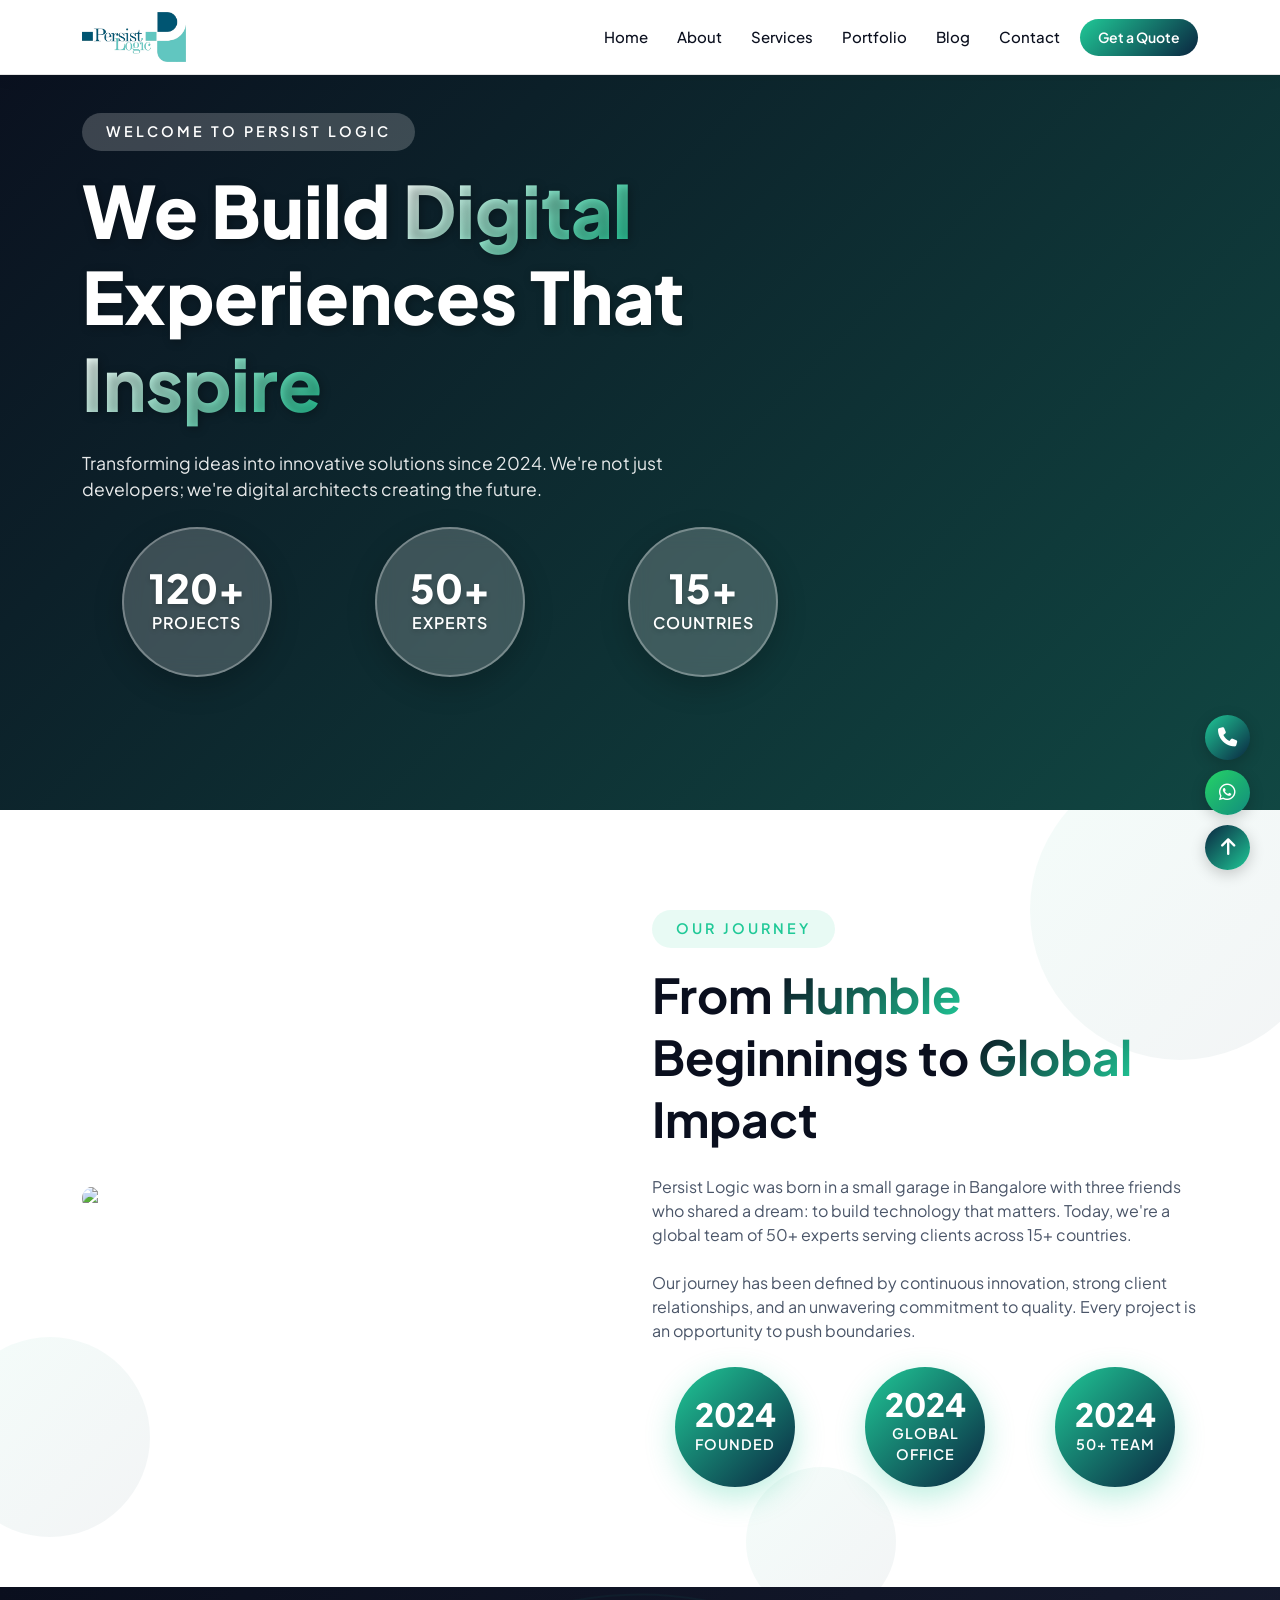
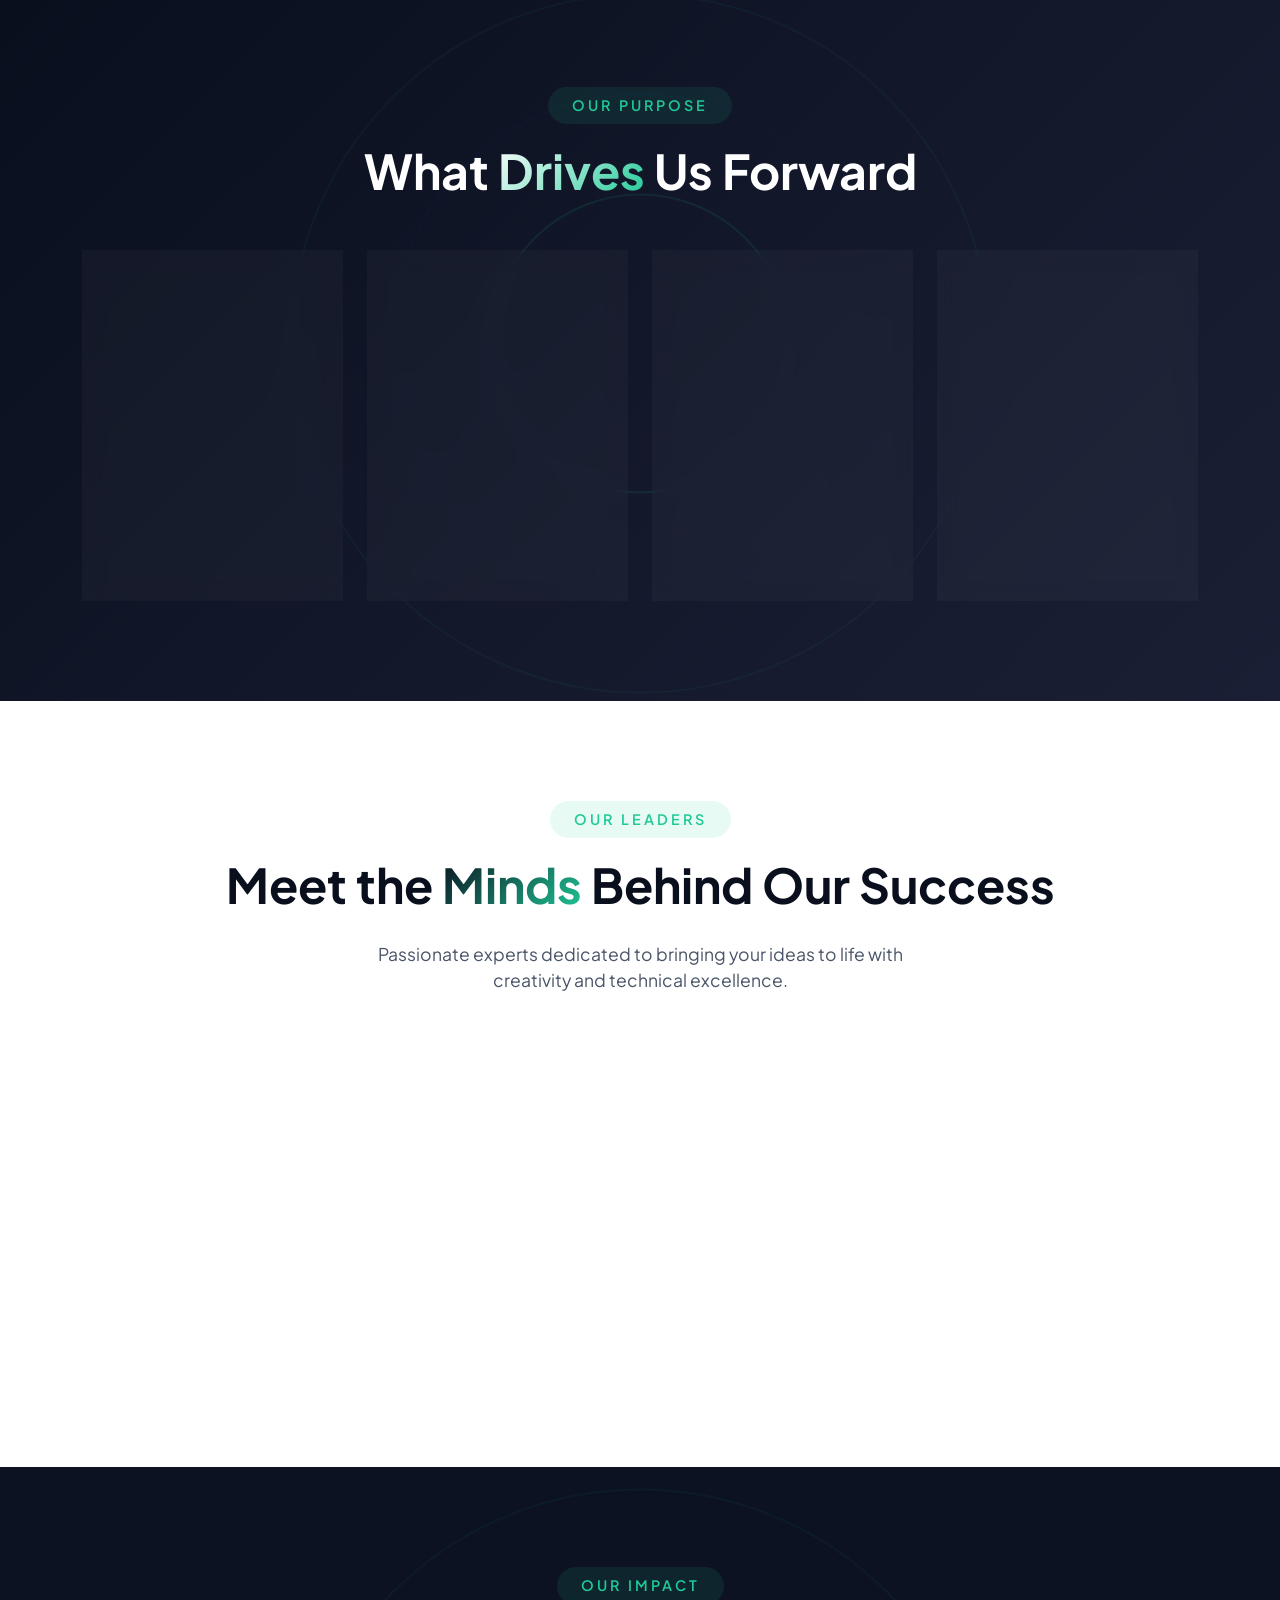
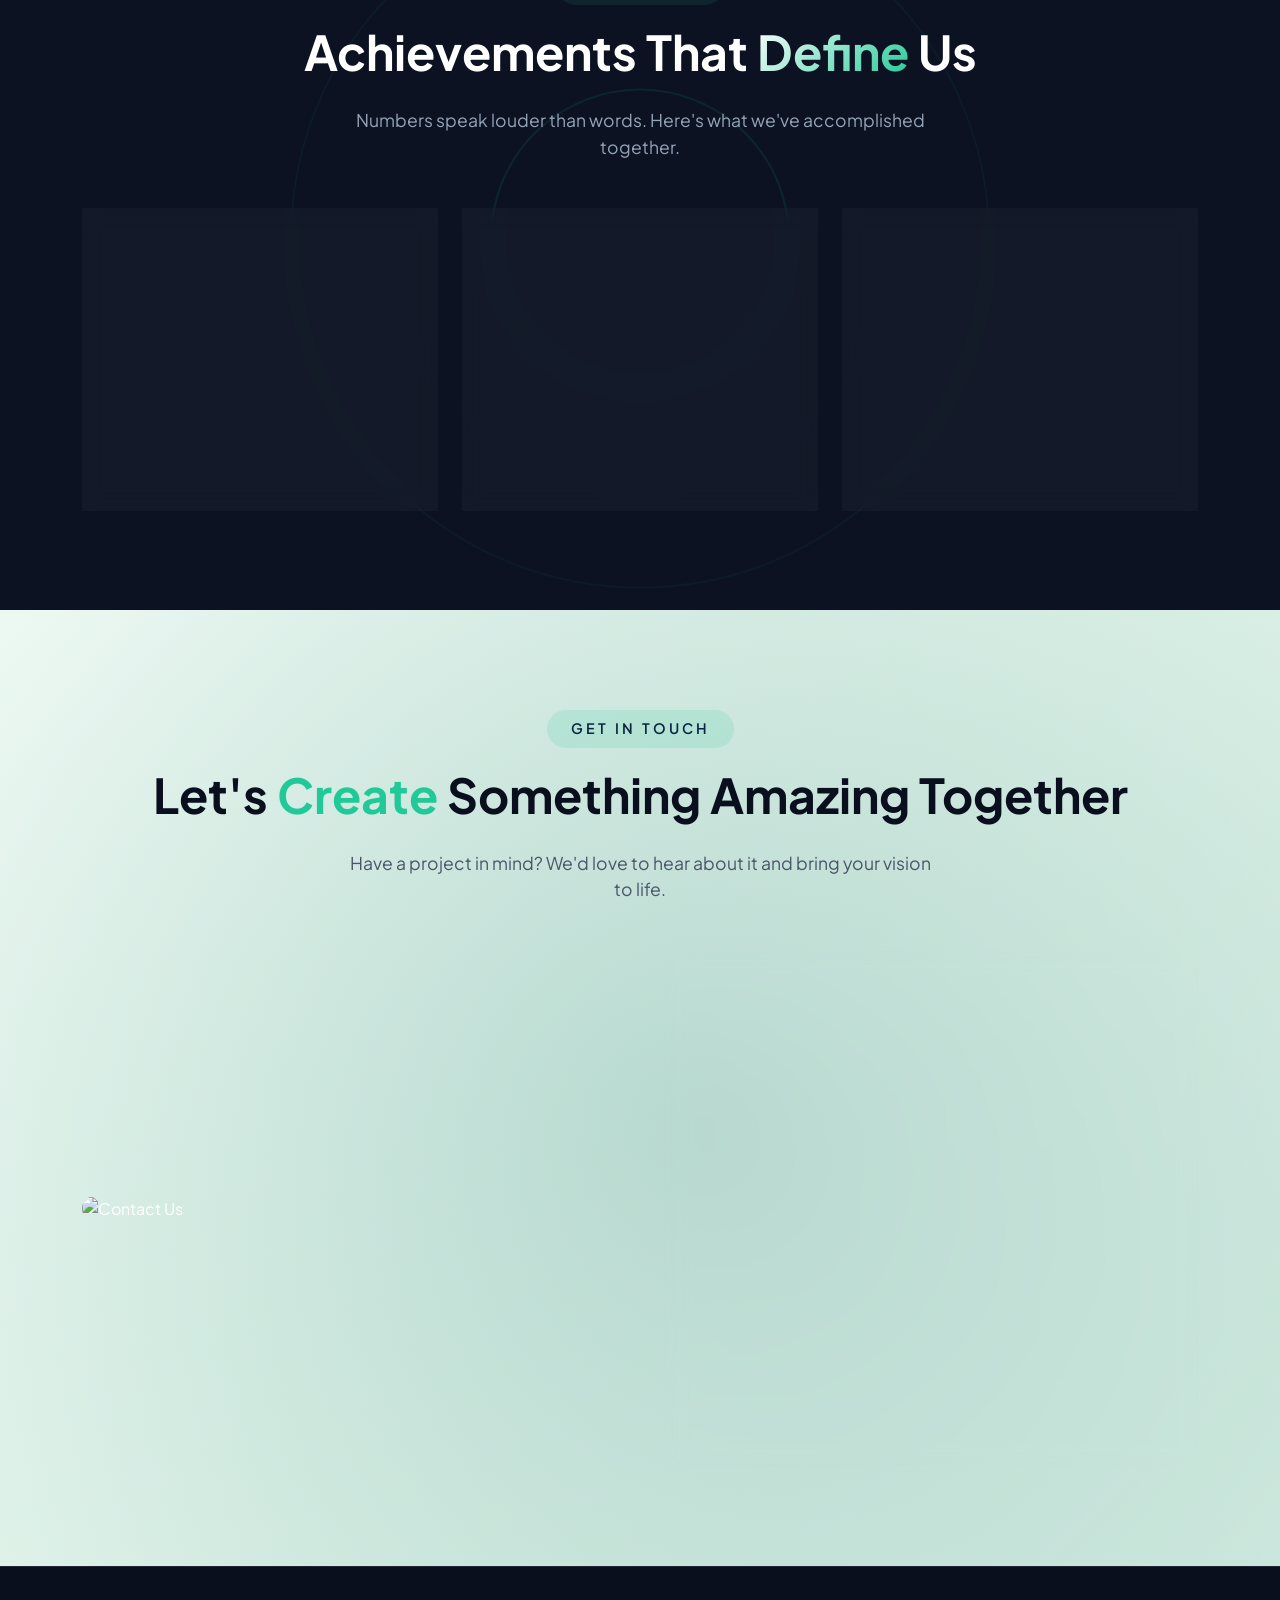
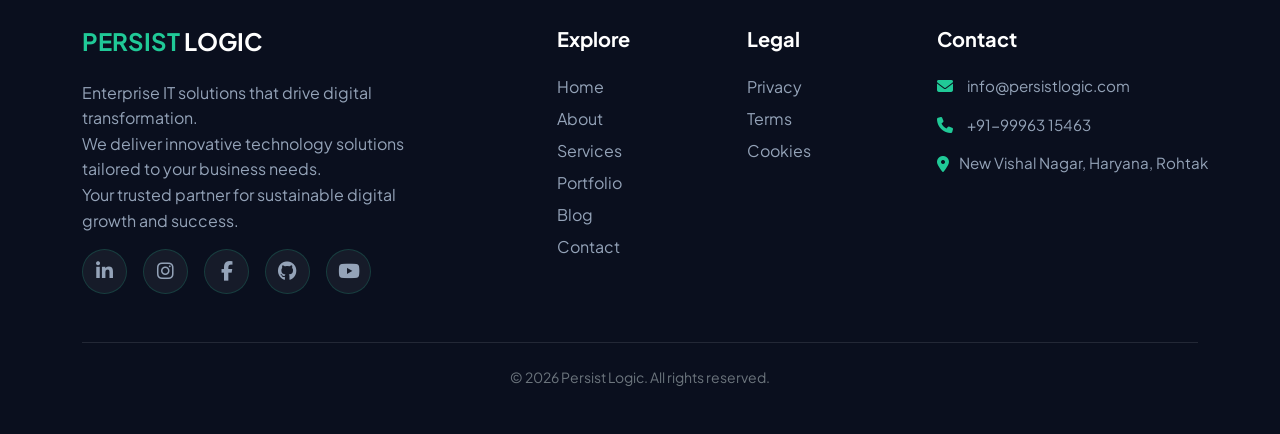
==== commit eb3eee1d: "fix: about page navbar Get Quote button now in same line on mobile" ====
--- a/about.html
+++ b/about.html
@@ -20,15 +20,7 @@
   <link rel="shortcut icon" href="images/icons/logo.png" type="image/x-icon">
 
 
-  <style>
-  @media (max-width: 991px) {
-    .navbar-toggler { display: none !important; }
-    .navbar-collapse { display: block !important; }
-    .navbar-nav { flex-direction: row !important; flex-wrap: wrap; justify-content: center; gap: 0.5rem; margin-top: 0.8rem; }
-    .navbar-nav .nav-link { padding: 0.5rem 0.8rem !important; font-size: 0.85rem; white-space: nowrap; }
-    .btn-gradient.ms-lg-3 { margin-left: 0 !important; margin-top: 0.8rem; display: block; width: 100%; text-align: center; }
-  }
-</style>
+  
 </head>
 <body>
 
--- a/css/about.css
+++ b/css/about.css
@@ -12,7 +12,7 @@
   overflow-x: hidden;
 }
 
-/* ===== NAVBAR - SAME AS INDEX PAGE (NO HAMBURGER, ALL LINKS VISIBLE) ===== */
+/* ===== NAVBAR - EXACT SAME AS INDEX PAGE (NO HAMBURGER, ALL LINKS VISIBLE) ===== */
 .navbar-modern {
   background: #ffffff !important;
   backdrop-filter: none !important;
@@ -233,7 +233,7 @@
   text-shadow: 0 2px 5px rgba(0,0,0,0.2);
 }
 
-/* Stats Row - Fixed positioning and bottom margin */
+/* Stats Row */
 .stats-row {
   margin-top: 50px;
   margin-bottom: 30px;
@@ -474,7 +474,7 @@
   flex-grow: 1;
 }
 
-/* ===== SECTION 4 - TEAM WITH WHITE BACKGROUND - NAME INITIALS DP ===== */
+/* ===== SECTION 4 - TEAM WITH WHITE BACKGROUND ===== */
 .team-section {
   position: relative;
   padding: 100px 0;
@@ -521,7 +521,6 @@
   box-shadow: 0 30px 50px -20px #20c997;
 }
 
-/* Name Initials DP - Circle with First Letter */
 .team-image {
   width: 180px;
   height: 180px;
@@ -540,7 +539,6 @@
   box-shadow: 0 0 30px rgba(32, 201, 151, 0.4);
 }
 
-/* Initial inside circle - First Letter of Name */
 .team-initial {
   font-size: 4rem;
   font-weight: 700;
@@ -548,7 +546,6 @@
   text-transform: uppercase;
 }
 
-/* Different background colors for each member */
 .team-card:nth-child(1) .team-image {
   background: linear-gradient(135deg, #20c997, #0d9488);
 }
@@ -574,37 +571,6 @@
   font-size: 0.95rem;
   margin-bottom: 0;
   font-weight: 500;
-}
-
-/* Responsive for team images */
-@media (max-width: 991px) {
-  .team-image {
-    width: 150px;
-    height: 150px;
-  }
-  .team-initial {
-    font-size: 3.5rem;
-  }
-}
-
-@media (max-width: 768px) {
-  .team-image {
-    width: 140px;
-    height: 140px;
-  }
-  .team-initial {
-    font-size: 3rem;
-  }
-}
-
-@media (max-width: 576px) {
-  .team-image {
-    width: 120px;
-    height: 120px;
-  }
-  .team-initial {
-    font-size: 2.5rem;
-  }
 }
 
 /* ===== SECTION 5 - ACHIEVEMENTS WITH PULSE ===== */
@@ -698,7 +664,7 @@
   margin-bottom: 1rem;
 }
 
-/* ===== SECTION 6 - CONTACT WITH LOGO COLOR COMBINATION ===== */
+/* ===== SECTION 6 - CONTACT SECTION ===== */
 .contact-section {
   position: relative;
   padding: 100px 0;
@@ -811,10 +777,6 @@
 
 .contact-form .form-control::placeholder {
   color: #94a3b8;
-}
-
-.contact-form .btn-gradient {
-  background: linear-gradient(135deg, #20c997, #0a2540);
 }
 
 /* ===== SECTION TITLES ===== */
@@ -913,7 +875,7 @@
   font-size: 0.95rem;
 }
 
-/* ===== FLOATING BUTTONS - EXACT SAME AS HOME PAGE ===== */
+/* ===== FLOATING BUTTONS ===== */
 .float-buttons {
   position: fixed;
   bottom: 30px;
@@ -947,12 +909,10 @@
   box-shadow: 0 10px 25px rgba(32, 201, 151, 0.4);
 }
 
-/* Phone Button */
 #phoneFloatBtn {
   background: linear-gradient(135deg, #20c997, #0a2540);
 }
 
-/* WhatsApp Button - Green Like Home Page */
 #whatsappBtn {
   background: linear-gradient(135deg, #25D366, #128C7E);
 }
@@ -961,24 +921,46 @@
   background: linear-gradient(135deg, #128C7E, #075E54);
 }
 
-/* Back to Top Button */
 #backToTop {
   background: linear-gradient(135deg, #0a2540, #20c997);
 }
 
-@media (max-width: 576px) {
-  .float-buttons {
-    bottom: 20px;
-    right: 20px;
-  }
-  .float-buttons a {
-    width: 40px;
-    height: 40px;
-    font-size: 1rem;
-  }
-}
-
-/* ===== RESPONSIVE STYLES ===== */
+.contact-info a {
+  display: inline-block;
+  white-space: nowrap;
+}
+
+/* ===== SCROLL ANIMATIONS ===== */
+.slide-left {
+  opacity: 0;
+  transform: translateX(-50px);
+  transition: all 0.8s ease;
+}
+
+.slide-right {
+  opacity: 0;
+  transform: translateX(50px);
+  transition: all 0.8s ease;
+}
+
+.slide-up {
+  opacity: 0;
+  transform: translateY(50px);
+  transition: all 0.8s ease;
+}
+
+.zoom-in {
+  opacity: 0;
+  transform: scale(0.9);
+  transition: all 0.8s ease;
+}
+
+.scroll-active {
+  opacity: 1;
+  transform: translateX(0) translateY(0) scale(1);
+}
+
+/* ===== RESPONSIVE STYLES - EXACT SAME AS INDEX PAGE ===== */
 @media (max-width: 1200px) {
   .container {
     max-width: 95%;
@@ -1028,7 +1010,7 @@
 }
 
 @media (max-width: 768px) {
-  /* Navbar - All Links Visible, Horizontal Scroll */
+  /* Navbar - Same as Index Page - All Links in One Line */
   .navbar-modern .container {
     overflow-x: auto !important;
     justify-content: flex-start !important;
@@ -1053,6 +1035,7 @@
   
   .navbar-brand {
     margin-right: 10px !important;
+    flex-shrink: 0 !important;
   }
   
   .navbar-collapse {
@@ -1072,6 +1055,10 @@
   .btn-gradient {
     padding: 5px 10px !important;
     font-size: 11px !important;
+    margin-left: 8px !important;
+    flex-shrink: 0 !important;
+    display: inline-block !important;
+    width: auto !important;
   }
   
   .hero-section {
@@ -1137,6 +1124,10 @@
   .team-image {
     width: 140px;
     height: 140px;
+  }
+  
+  .team-initial {
+    font-size: 3rem;
   }
   
   .achievement-card {
@@ -1166,12 +1157,22 @@
   .footer .contact-info {
     justify-content: center;
   }
+  
+  .footer .d-flex {
+    justify-content: center;
+  }
 }
 
 @media (max-width: 576px) {
+  /* Navbar - Small Phone */
   .navbar-modern .container {
     overflow-x: auto !important;
     -webkit-overflow-scrolling: touch !important;
+    scrollbar-width: thin !important;
+  }
+  
+  .navbar-modern .container::-webkit-scrollbar {
+    height: 3px !important;
   }
   
   .navbar-modern .nav-link {
@@ -1254,6 +1255,10 @@
     height: 120px;
   }
   
+  .team-initial {
+    font-size: 2.5rem;
+  }
+  
   .team-card h4 {
     font-size: 1.1rem;
   }
@@ -1280,39 +1285,25 @@
   }
   
   .float-buttons a {
-    width: 42px;
-    height: 42px;
-    font-size: 1.1rem;
+    width: 40px;
+    height: 40px;
+    font-size: 1rem;
   }
 }
 
 /* ===== EXTRA FIXES ===== */
-/* Ensure all text in hero section is visible */
 .hero-content .section-description {
   margin-left: 0 !important;
   margin-bottom: 1.5rem;
 }
 
-/* Team images fix */
-.team-image img {
-  display: block;
-}
-
-/* Smooth scroll offset for anchor links */
 html {
   scroll-padding-top: 80px;
   scroll-behavior: smooth;
 }
 
-/* Fix for stats row on mobile */
 @media (max-width: 768px) {
   .stats-row {
     margin-top: 30px;
   }
-}
-
-
-.contact-info a {
-  display: inline-block;
-  white-space: nowrap;
 }
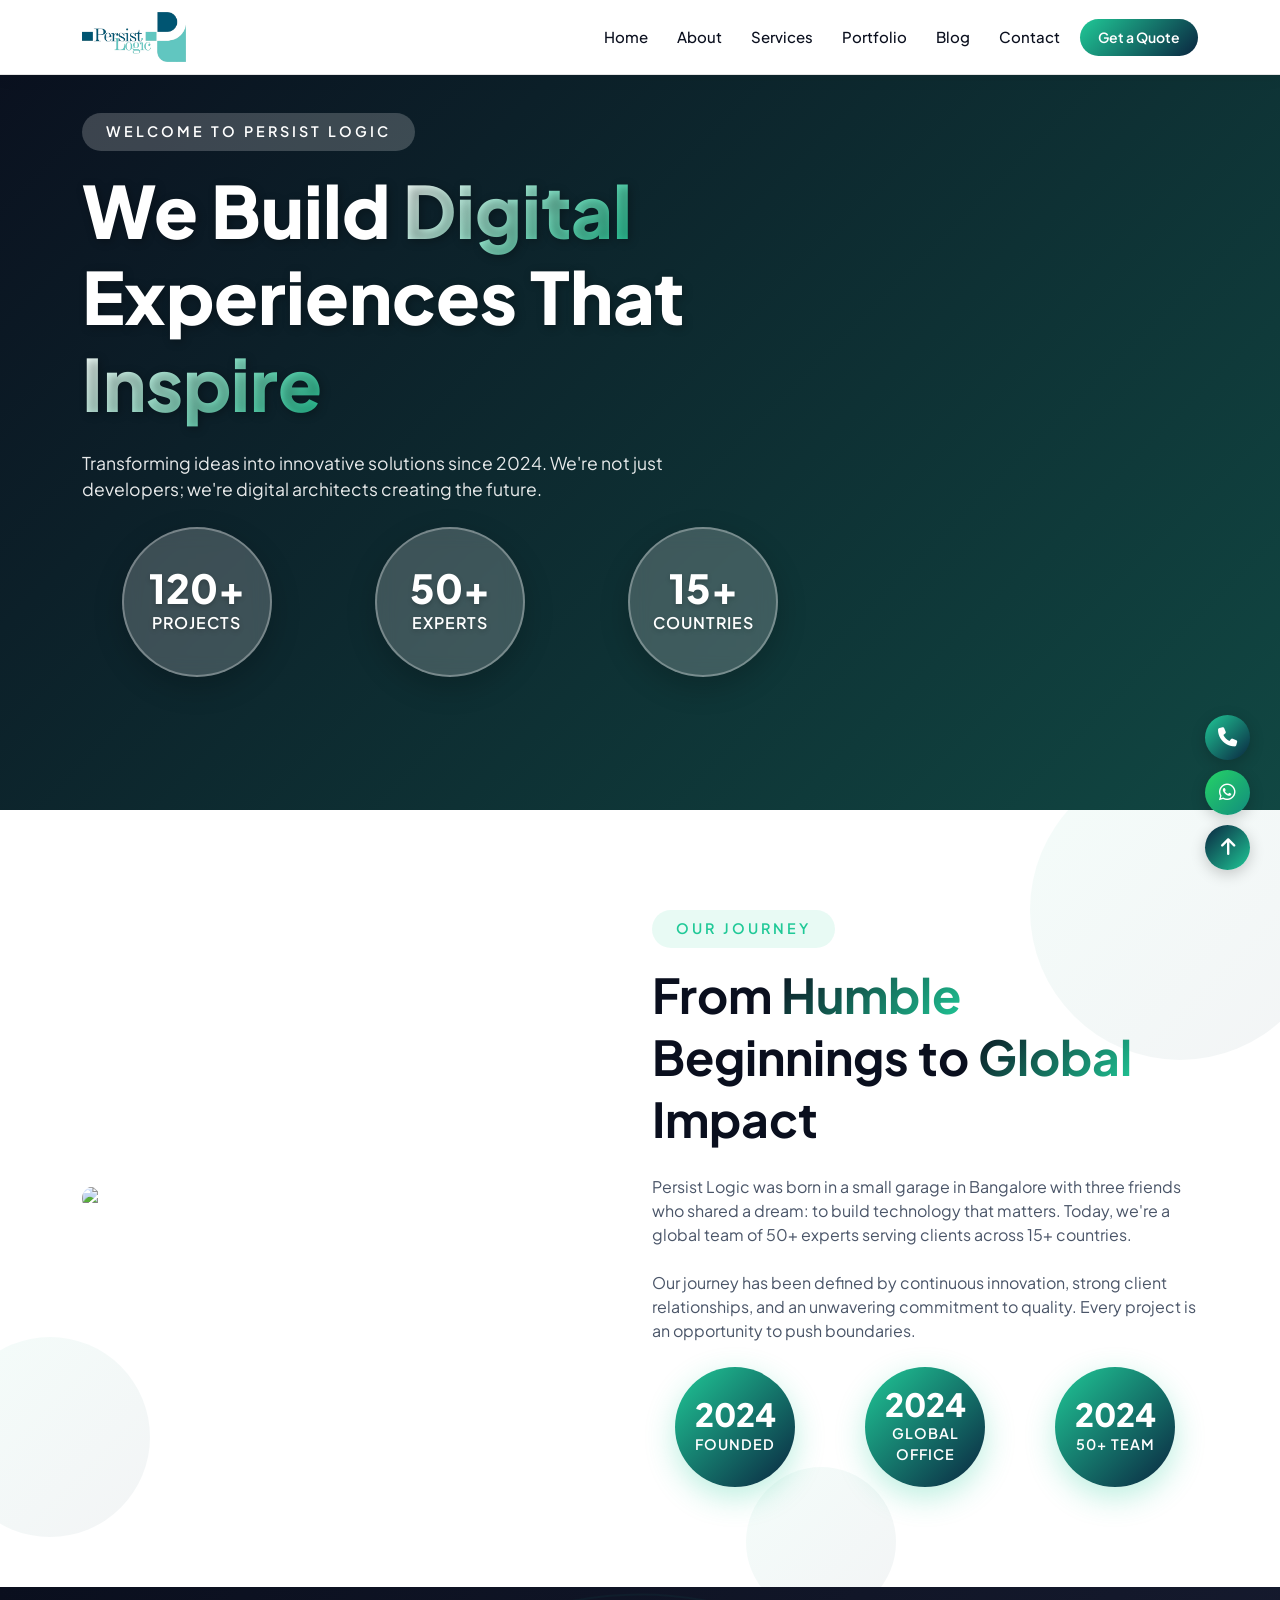
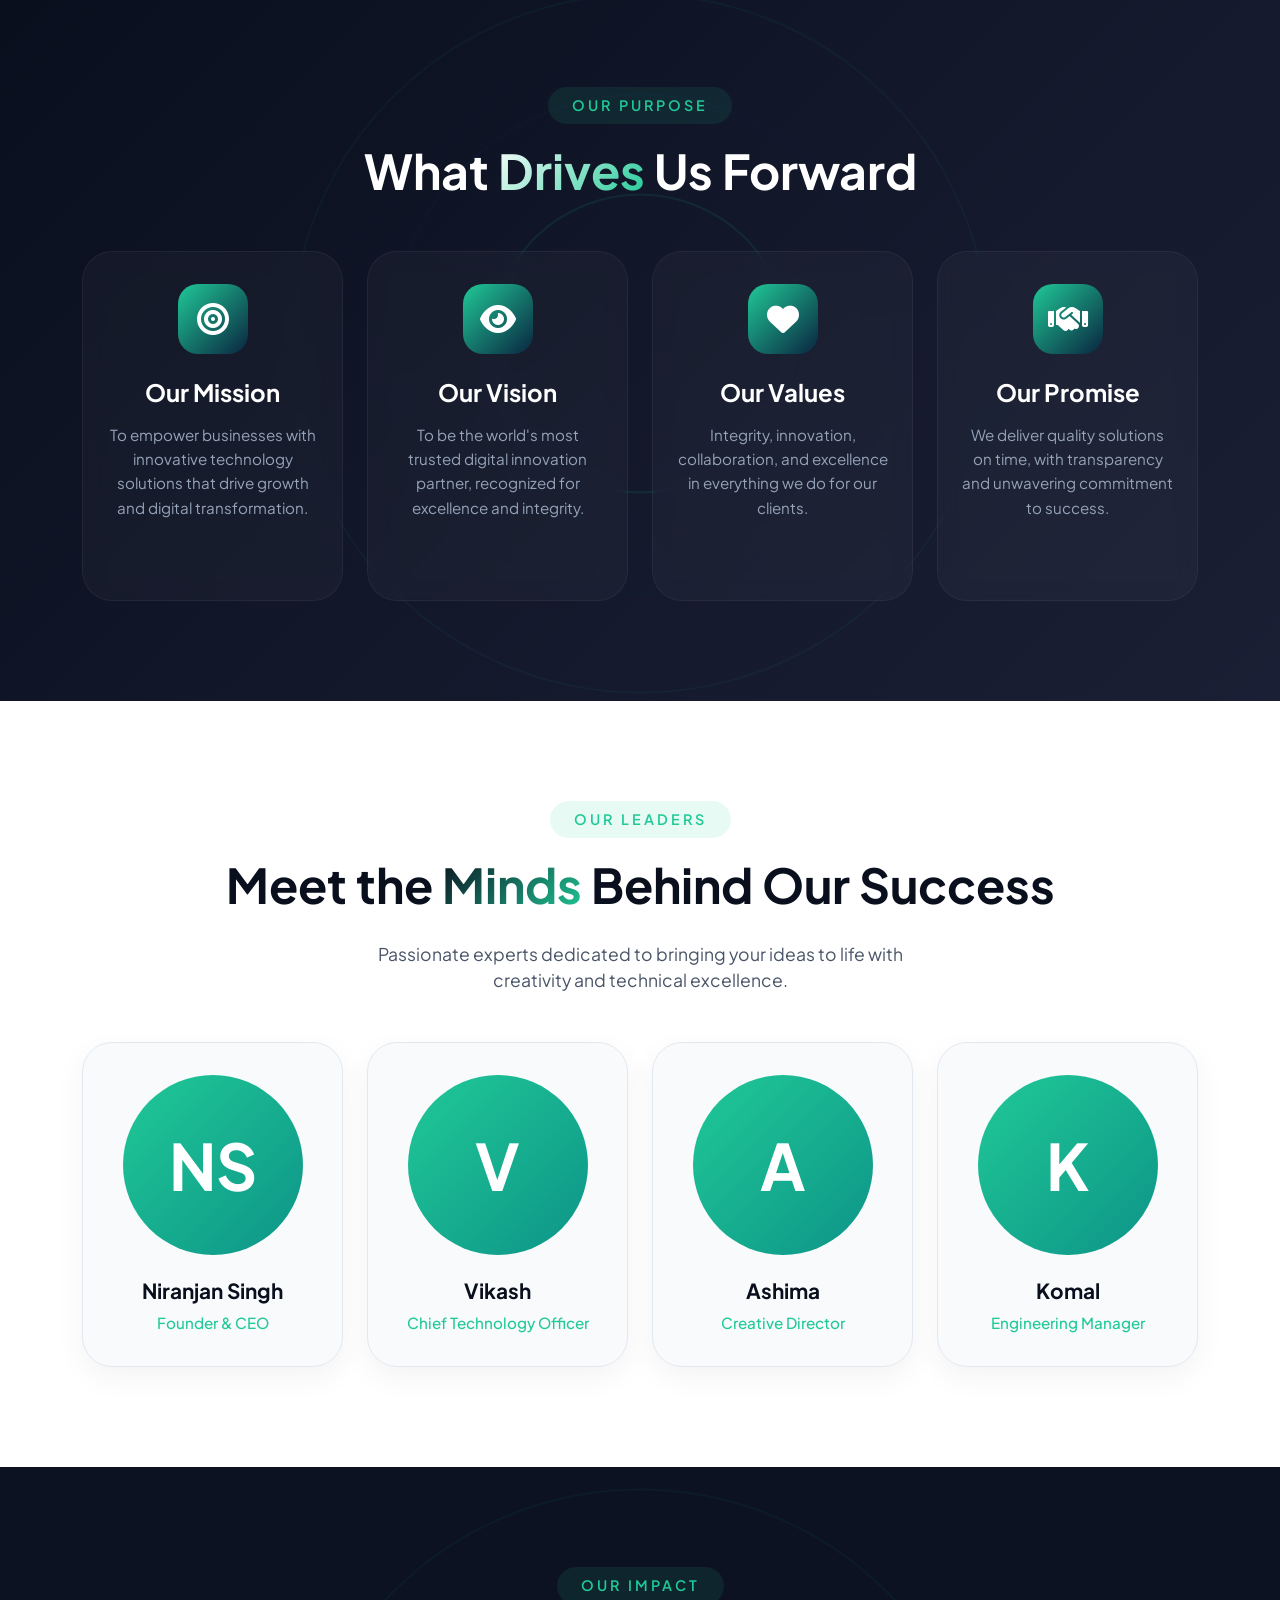
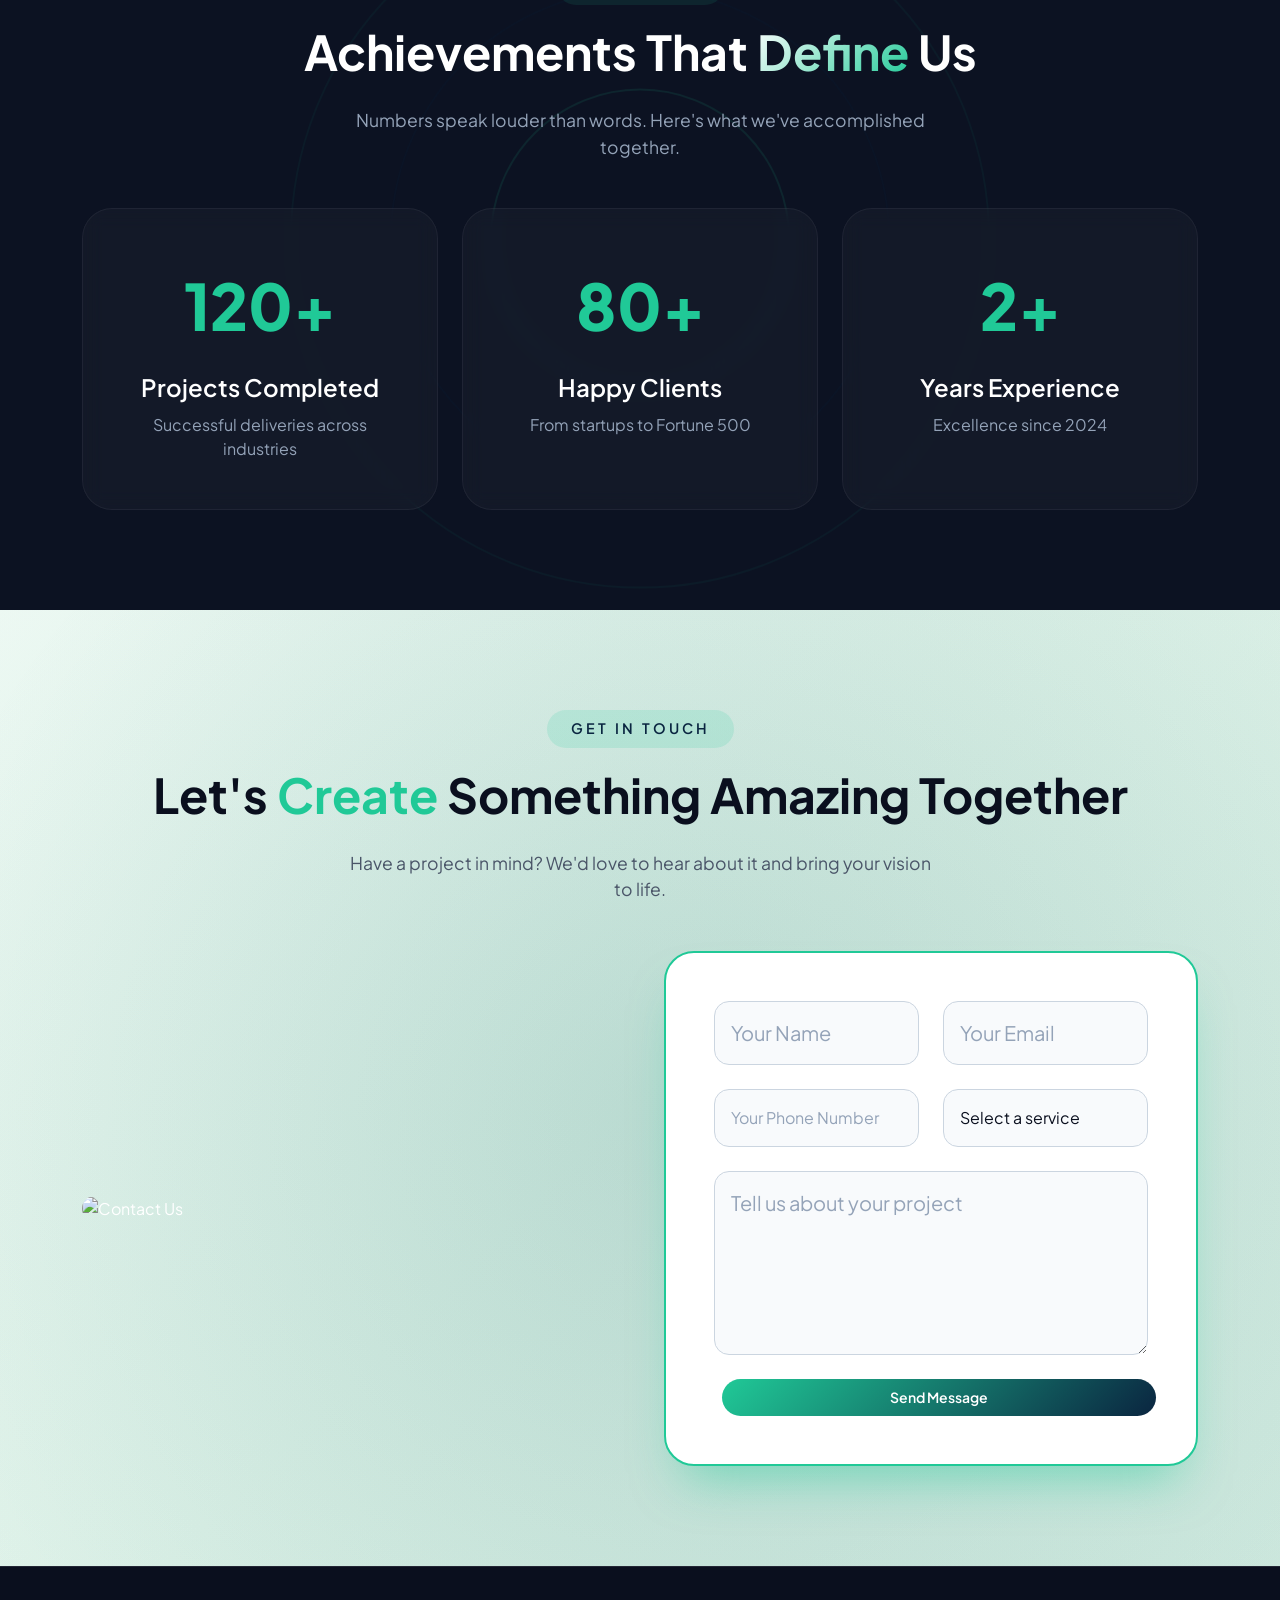
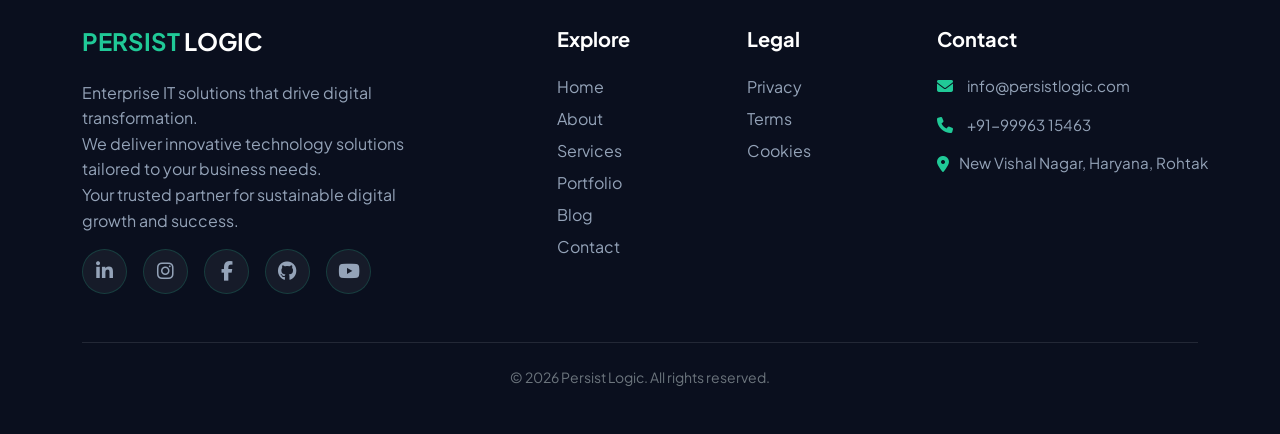
==== commit 08ddfd45: "fix: humburger button all pages" ====
--- a/about.html
+++ b/about.html
@@ -25,27 +25,40 @@
 <body>
 
   <!-- NAVBAR -->
-  <nav class="navbar navbar-expand-lg navbar-light navbar-modern fixed-top" id="navbar">
-    <div class="container">
-      <a class="navbar-brand" href="index.html">
-        <img src="images/icons/logo.png" alt="Persist Logic" class="navbar-logo">
-      </a>
-      <button class="navbar-toggler" type="button" data-bs-toggle="collapse" data-bs-target="#navbarNav">
-        <span class="navbar-toggler-icon"></span>
+ <!-- NAVBAR - WITH HAMBURGER BUTTON -->
+<nav class="navbar navbar-expand-lg navbar-light navbar-modern fixed-top" id="navbar">
+  <div class="container">
+    <a class="navbar-brand" href="index.html">
+      <img src="images/icons/logo.png" alt="Persist Logic" class="navbar-logo">
+    </a>
+    
+    <!-- Hamburger Button -->
+    <button class="navbar-toggler" type="button" id="hamburgerBtn">
+      <span class="navbar-toggler-icon"></span>
+    </button>
+    
+    <div class="collapse navbar-collapse" id="navbarNav">
+      <ul class="navbar-nav ms-auto">
+        <li class="nav-item"><a class="nav-link" href="index.html">Home</a></li>
+        <li class="nav-item"><a class="nav-link active" href="about.html">About</a></li>
+        <li class="nav-item"><a class="nav-link" href="services.html">Services</a></li>
+        <li class="nav-item"><a class="nav-link" href="portfolio.html">Portfolio</a></li>
+        <li class="nav-item"><a class="nav-link" href="blog.html">Blog</a></li>
+        <li class="nav-item"><a class="nav-link" href="contact.html">Contact</a></li>
+      </ul>
+      <a href="contact.html" class="btn-gradient desktop-quote-btn">Get a Quote</a>
+      <a href="contact.html" class="btn-gradient mobile-quote-btn">Get a Quote</a>
+      
+      <!-- Cross Button inside Menu - Top Right Corner -->
+      <button class="menu-close-btn" id="menuCloseBtn">
+        <i class="fas fa-times"></i>
       </button>
-      <div class="collapse navbar-collapse" id="navbarNav">
-        <ul class="navbar-nav ms-auto">
-          <li class="nav-item"><a class="nav-link" href="index.html">Home</a></li>
-          <li class="nav-item"><a class="nav-link active" href="about.html">About</a></li>
-          <li class="nav-item"><a class="nav-link" href="services.html">Services</a></li>
-          <li class="nav-item"><a class="nav-link" href="portfolio.html">Portfolio</a></li>
-          <li class="nav-item"><a class="nav-link" href="blog.html">Blog</a></li>
-          <li class="nav-item"><a class="nav-link" href="contact.html">Contact</a></li>
-        </ul>
-        <a href="contact.html" class="btn-gradient ms-lg-3">Get a Quote</a>
-      </div>
-    </div>
-  </nav>
+    </div>
+  </div>
+</nav>
+
+<!-- Overlay -->
+<div class="menu-overlay" id="menuOverlay"></div>
 
   <!-- SECTION 1 - HERO WITH BACKGROUND IMAGE -->
   <section class="hero-section">
--- a/css/about.css
+++ b/css/about.css
@@ -1061,12 +1061,87 @@
     width: auto !important;
   }
   
+  /* HERO SECTION - FIXES (Height kam, heading top margin kam, heading size bada, 3 cards bottom) */
+  .hero-section {
+    min-height: 70vh !important;
+    padding-top: 60px !important;
+    padding-bottom: 40px !important;
+  }
+  
+  .hero-title {
+    font-size: 2.2rem !important;
+    margin-top: 0 !important;
+    margin-bottom: 15px !important;
+  }
+  
+  .hero-content .section-subtitle {
+    margin-top: 0 !important;
+    margin-bottom: 10px !important;
+  }
+  
+  .hero-content .section-description {
+    margin-bottom: 25px !important;
+  }
+  
+  /* 3 Cards - Bottom Par */
+  .hero-content .row.g-4 {
+    margin-top: 20px !important;
+    margin-bottom: 0 !important;
+  }
+  
+  .stat-card-round-light {
+    width: 100px !important;
+    height: 100px !important;
+  }
+  
+  .stat-card-round-light h3 {
+    font-size: 1.5rem !important;
+  }
+  
+  .stat-card-round-light p {
+    font-size: 0.7rem !important;
+  }
+  
+  /* OUR JOURNEY - Center + Top Margin (FIXED) */
+  .story-content {
+    text-align: center;
+  }
+  
+  .story-content .section-subtitle {
+    display: inline-block;
+  }
+  
+  .story-content .section-title {
+    text-align: center;
+  }
+  
+  .story-section {
+    padding-top: 80px !important;
+    padding-bottom: 60px !important;
+  }
+  
+  /* GET IN TOUCH - Select Service Width Fix */
+  .contact-section .row.g-4 .col-md-6,
+  .contact-section .row.g-4 .col-6 {
+    width: 50% !important;
+    flex: 0 0 50% !important;
+  }
+  
+  .contact-section .row.g-4 .col-12 {
+    width: 100% !important;
+    flex: 0 0 100% !important;
+  }
+  
+  /* Send Message Button - Center (FIXED) */
+  .contact-section .submit-btn,
+  .contact-section .btn-gradient {
+    display: block !important;
+    margin: 0 auto !important;
+    text-align: center !important;
+  }
+  
   .hero-section {
     padding-bottom: 120px;
-  }
-  
-  .hero-title {
-    font-size: 2.5rem;
   }
   
   .stats-row {
@@ -1076,19 +1151,6 @@
   
   .stats-row .col-4 {
     margin-bottom: 20px;
-  }
-  
-  .stat-card-round-light {
-    width: 100px;
-    height: 100px;
-  }
-  
-  .stat-card-round-light h3 {
-    font-size: 1.5rem;
-  }
-  
-  .stat-card-round-light p {
-    font-size: 0.7rem;
   }
   
   .section-title {
@@ -1189,8 +1251,37 @@
     height: 30px !important;
   }
   
+  /* Hero Section - Small Phone */
   .hero-title {
-    font-size: 1.8rem;
+    font-size: 1.8rem !important;
+  }
+  
+  .stat-card-round-light {
+    width: 75px !important;
+    height: 75px !important;
+  }
+  
+  .stat-card-round-light h3 {
+    font-size: 1rem !important;
+  }
+  
+  .stat-card-round-light p {
+    font-size: 0.55rem !important;
+  }
+  
+  /* Get in Touch - Small Phone */
+  .contact-section .row.g-4 .col-md-6,
+  .contact-section .row.g-4 .col-6 {
+    width: 50% !important;
+    flex: 0 0 50% !important;
+  }
+  
+  /* Send Message Button - Center (FIXED) */
+  .contact-section .submit-btn,
+  .contact-section .btn-gradient {
+    display: block !important;
+    margin: 0 auto !important;
+    text-align: center !important;
   }
   
   .section-subtitle {
@@ -1204,19 +1295,6 @@
   
   .section-description {
     font-size: 0.9rem;
-  }
-  
-  .stat-card-round-light {
-    width: 80px;
-    height: 80px;
-  }
-  
-  .stat-card-round-light h3 {
-    font-size: 1.2rem;
-  }
-  
-  .stat-card-round-light p {
-    font-size: 0.6rem;
   }
   
   .story-image img {
@@ -1306,4 +1384,265 @@
   .stats-row {
     margin-top: 30px;
   }
+}
+
+
+
+/* ===== HAMBURGER MENU STYLES ===== */
+
+.navbar-toggler {
+  border: none !important;
+  background: transparent !important;
+  padding: 8px 10px !important;
+  border-radius: 8px !important;
+  margin-left: auto !important;
+  display: block !important;
+  cursor: pointer !important;
+}
+
+.navbar-toggler:focus {
+  box-shadow: none !important;
+  outline: none !important;
+}
+
+.navbar-toggler-icon {
+  background-image: none !important;
+  position: relative !important;
+  width: 28px !important;
+  height: 2px !important;
+  background: #0a0f1e !important;
+  border-radius: 2px !important;
+  display: block !important;
+}
+
+.navbar-toggler-icon::before,
+.navbar-toggler-icon::after {
+  content: '' !important;
+  position: absolute !important;
+  width: 28px !important;
+  height: 2px !important;
+  background: #0a0f1e !important;
+  border-radius: 2px !important;
+  left: 0 !important;
+}
+
+.navbar-toggler-icon::before {
+  top: -8px !important;
+}
+
+.navbar-toggler-icon::after {
+  bottom: -8px !important;
+}
+
+/* Mobile Quote Button */
+.mobile-quote-btn {
+  display: none !important;
+}
+
+.desktop-quote-btn {
+  display: inline-block !important;
+}
+
+/* Overlay Background */
+.menu-overlay {
+  position: fixed;
+  top: 0;
+  left: 0;
+  width: 100%;
+  height: 100%;
+  background: rgba(0, 0, 0, 0.5);
+  z-index: 1040;
+  display: none;
+}
+
+.menu-overlay.show {
+  display: block;
+}
+
+/* Close Button inside Menu - Top Right Corner */
+.menu-close-btn {
+  position: absolute !important;
+  top: 20px !important;
+  right: 20px !important;
+  background: transparent !important;
+  border: none !important;
+  font-size: 28px !important;
+  color: #0a0f1e !important;
+  cursor: pointer !important;
+  z-index: 1060 !important;
+  padding: 5px !important;
+  width: 40px !important;
+  height: 40px !important;
+  display: flex !important;
+  align-items: center !important;
+  justify-content: center !important;
+  border-radius: 50% !important;
+  transition: all 0.3s ease !important;
+}
+
+.menu-close-btn:hover {
+  background: rgba(0, 0, 0, 0.1) !important;
+  transform: rotate(90deg) !important;
+}
+
+/* ===== MOBILE VIEW - LEFT SIDE SLIDE ===== */
+@media (max-width: 991px) {
+  .navbar-toggler {
+    display: block !important;
+  }
+  
+  .desktop-quote-btn {
+    display: none !important;
+  }
+  
+  .mobile-quote-btn {
+    display: inline-block !important;
+    margin-top: 20px !important;
+    width: 100% !important;
+    text-align: center !important;
+  }
+  
+  /* Menu - LEFT SE SLIDE OPEN */
+  .navbar-collapse {
+    display: none !important;
+    position: fixed !important;
+    top: 0 !important;
+    left: -280px !important;
+    width: 280px !important;
+    height: 100vh !important;
+    background: #ffffff !important;
+    box-shadow: 2px 0 20px rgba(0, 0, 0, 0.1) !important;
+    transition: left 0.3s ease !important;
+    z-index: 1050 !important;
+    padding: 60px 20px 30px !important;
+    overflow-y: auto !important;
+  }
+  
+  .navbar-collapse.show {
+    display: block !important;
+    left: 0 !important;
+  }
+  
+  .navbar-nav {
+    flex-direction: column !important;
+    align-items: flex-start !important;
+    gap: 10px !important;
+    width: 100% !important;
+    padding: 0 !important;
+    margin: 0 !important;
+  }
+  
+  .navbar-nav .nav-item {
+    width: 100% !important;
+    border-bottom: 1px solid #e2e8f0 !important;
+  }
+  
+  .navbar-modern .nav-link {
+    padding: 12px 0 !important;
+    font-size: 18px !important;
+    display: block !important;
+    color: #0a0f1e !important;
+  }
+  
+  .navbar-modern .nav-link.active {
+    color: #20c997 !important;
+  }
+  
+  .navbar-modern .nav-link::before {
+    display: none !important;
+  }
+  
+  /* Show close button only when menu is open */
+  .menu-close-btn {
+    display: flex !important;
+  }
+}
+
+@media (min-width: 992px) {
+  .navbar-toggler {
+    display: none !important;
+  }
+  
+  .navbar-collapse {
+    display: flex !important;
+    flex-basis: auto !important;
+  }
+  
+  .navbar-nav {
+    flex-direction: row !important;
+    align-items: center !important;
+    gap: 5px !important;
+    padding: 0 !important;
+  }
+  
+  .navbar-nav .nav-item {
+    width: auto !important;
+    border-bottom: none !important;
+  }
+  
+  .navbar-modern .nav-link {
+    padding: 8px 12px !important;
+    font-size: 15px !important;
+    white-space: nowrap !important;
+    color: #0a0f1e !important;
+    position: relative !important;
+  }
+  
+  .navbar-modern .nav-link::before {
+    content: '';
+    position: absolute;
+    bottom: 0;
+    left: 0;
+    width: 0;
+    height: 2px;
+    background: linear-gradient(90deg, #20c997, #0a2540);
+    transition: width 0.3s;
+  }
+  
+  .navbar-modern .nav-link:hover::before,
+  .navbar-modern .nav-link.active::before {
+    width: 100%;
+  }
+  
+  .navbar-modern .nav-link.active {
+    color: #20c997 !important;
+  }
+  
+  .desktop-quote-btn {
+    display: inline-block !important;
+    margin-left: 8px !important;
+  }
+  
+  .mobile-quote-btn {
+    display: none !important;
+  }
+  
+  .menu-overlay {
+    display: none !important;
+  }
+  
+  .menu-close-btn {
+    display: none !important;
+  }
+}
+
+.btn-gradient {
+  background: linear-gradient(135deg, #20c997, #0a2540);
+  color: white;
+  border: none;
+  padding: 8px 18px !important;
+  border-radius: 50px;
+  font-weight: 600;
+  transition: all 0.3s;
+  text-decoration: none;
+  display: inline-block;
+  white-space: nowrap !important;
+  font-size: 14px !important;
+  flex-shrink: 0 !important;
+}
+
+.btn-gradient:hover {
+  transform: translateY(-2px);
+  box-shadow: 0 10px 25px rgba(32, 201, 151, 0.3);
+  color: white;
 }
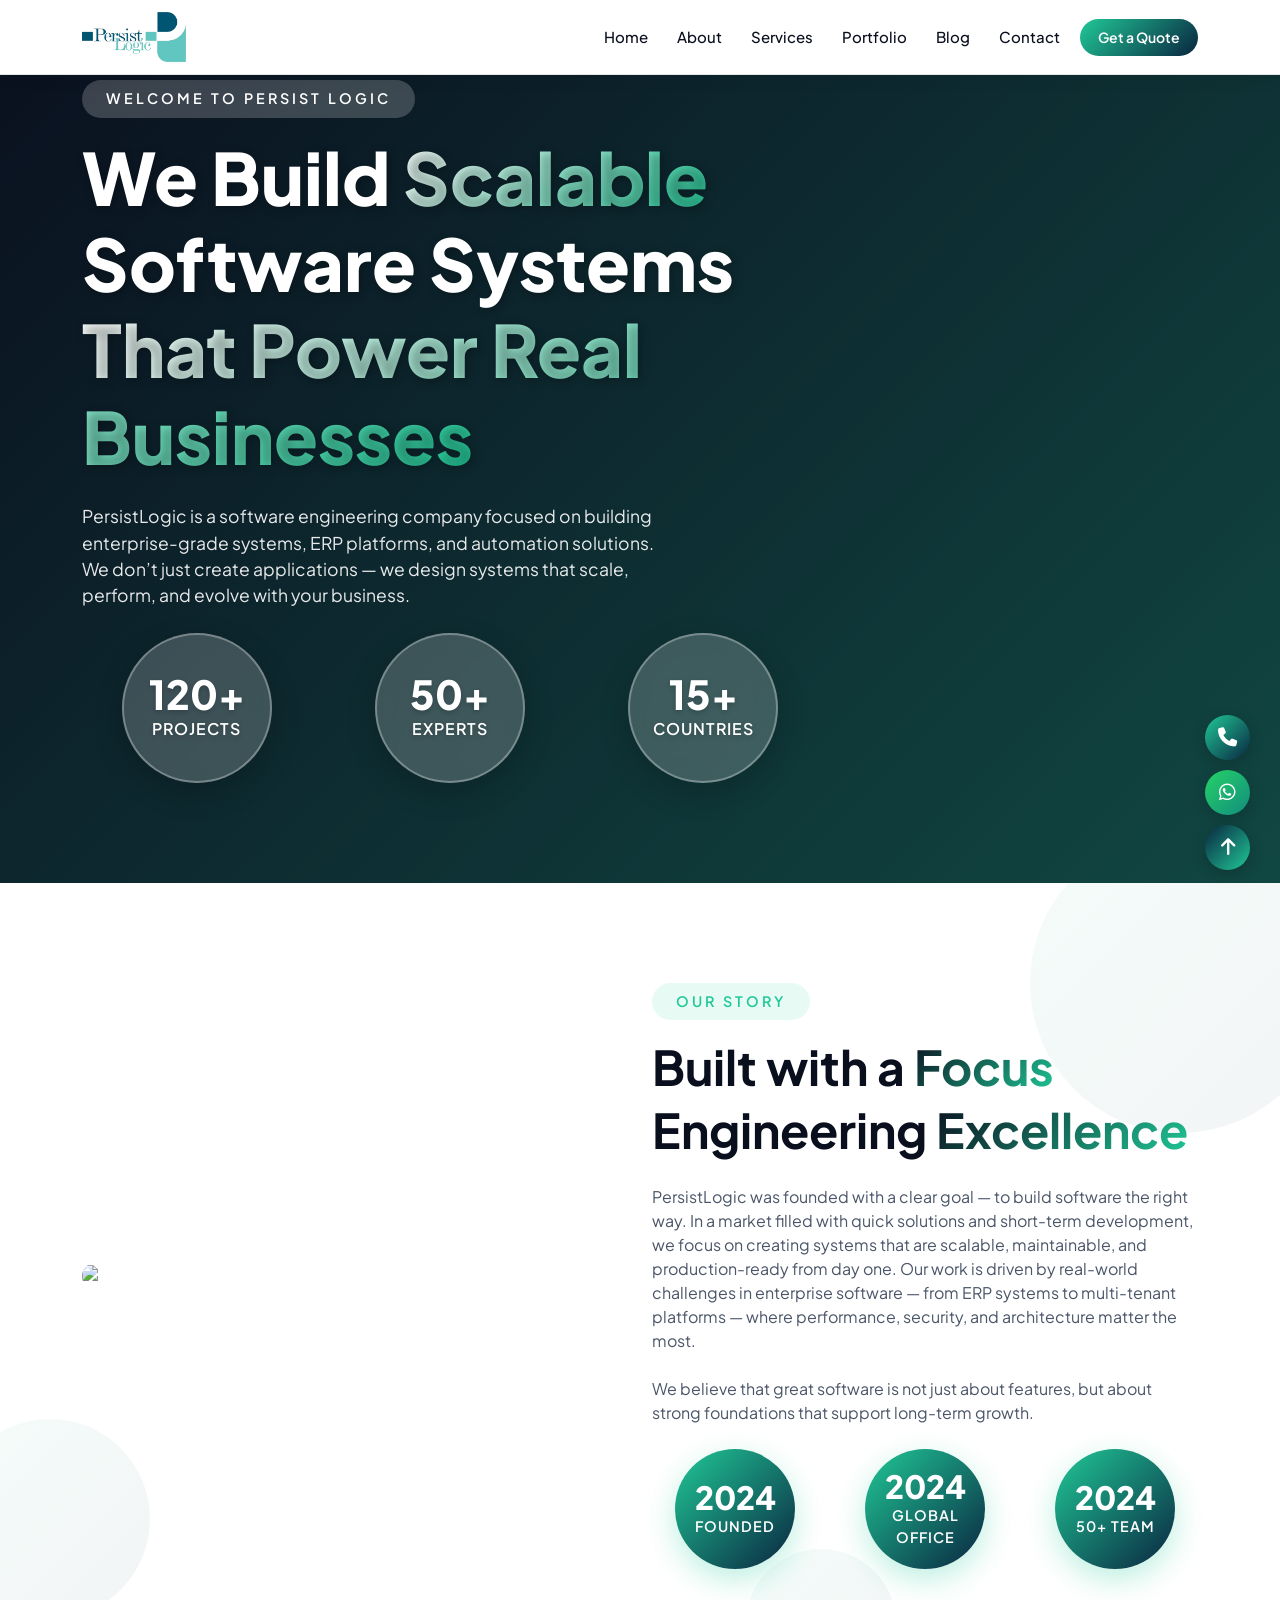
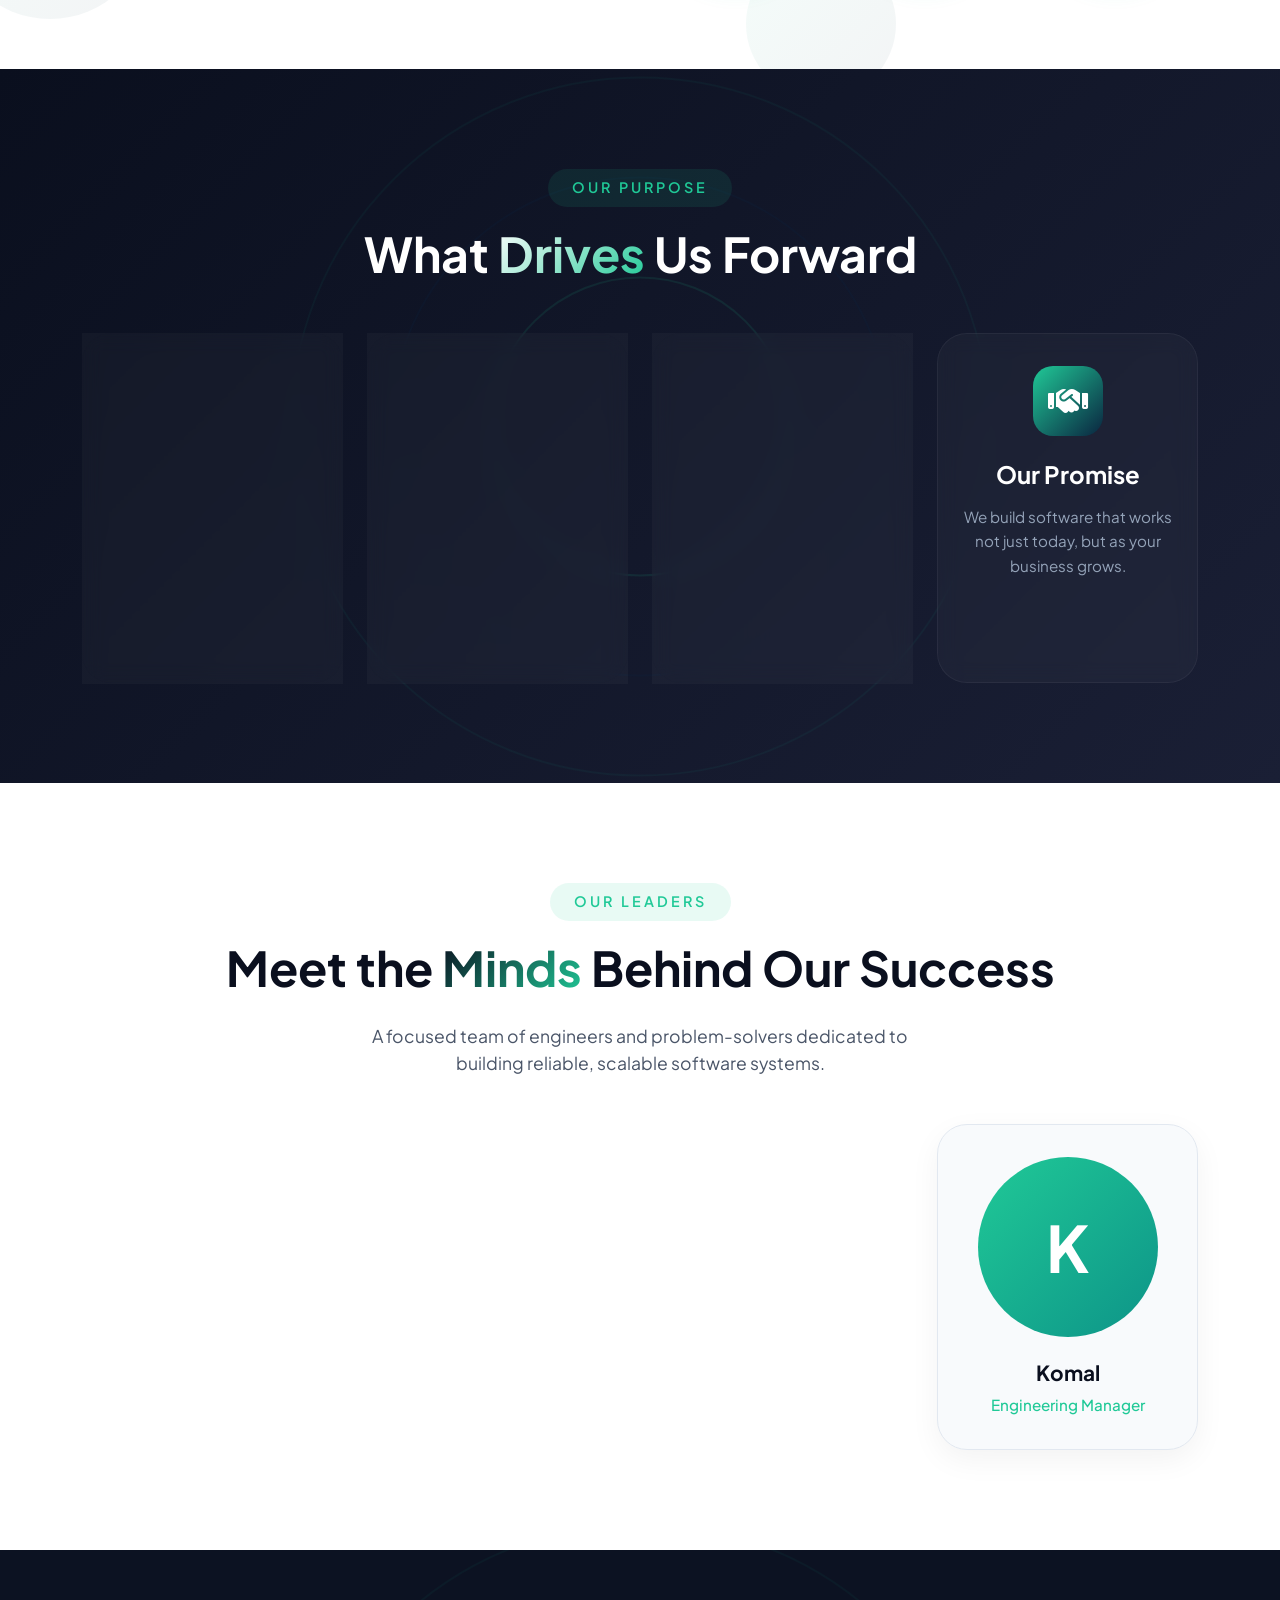
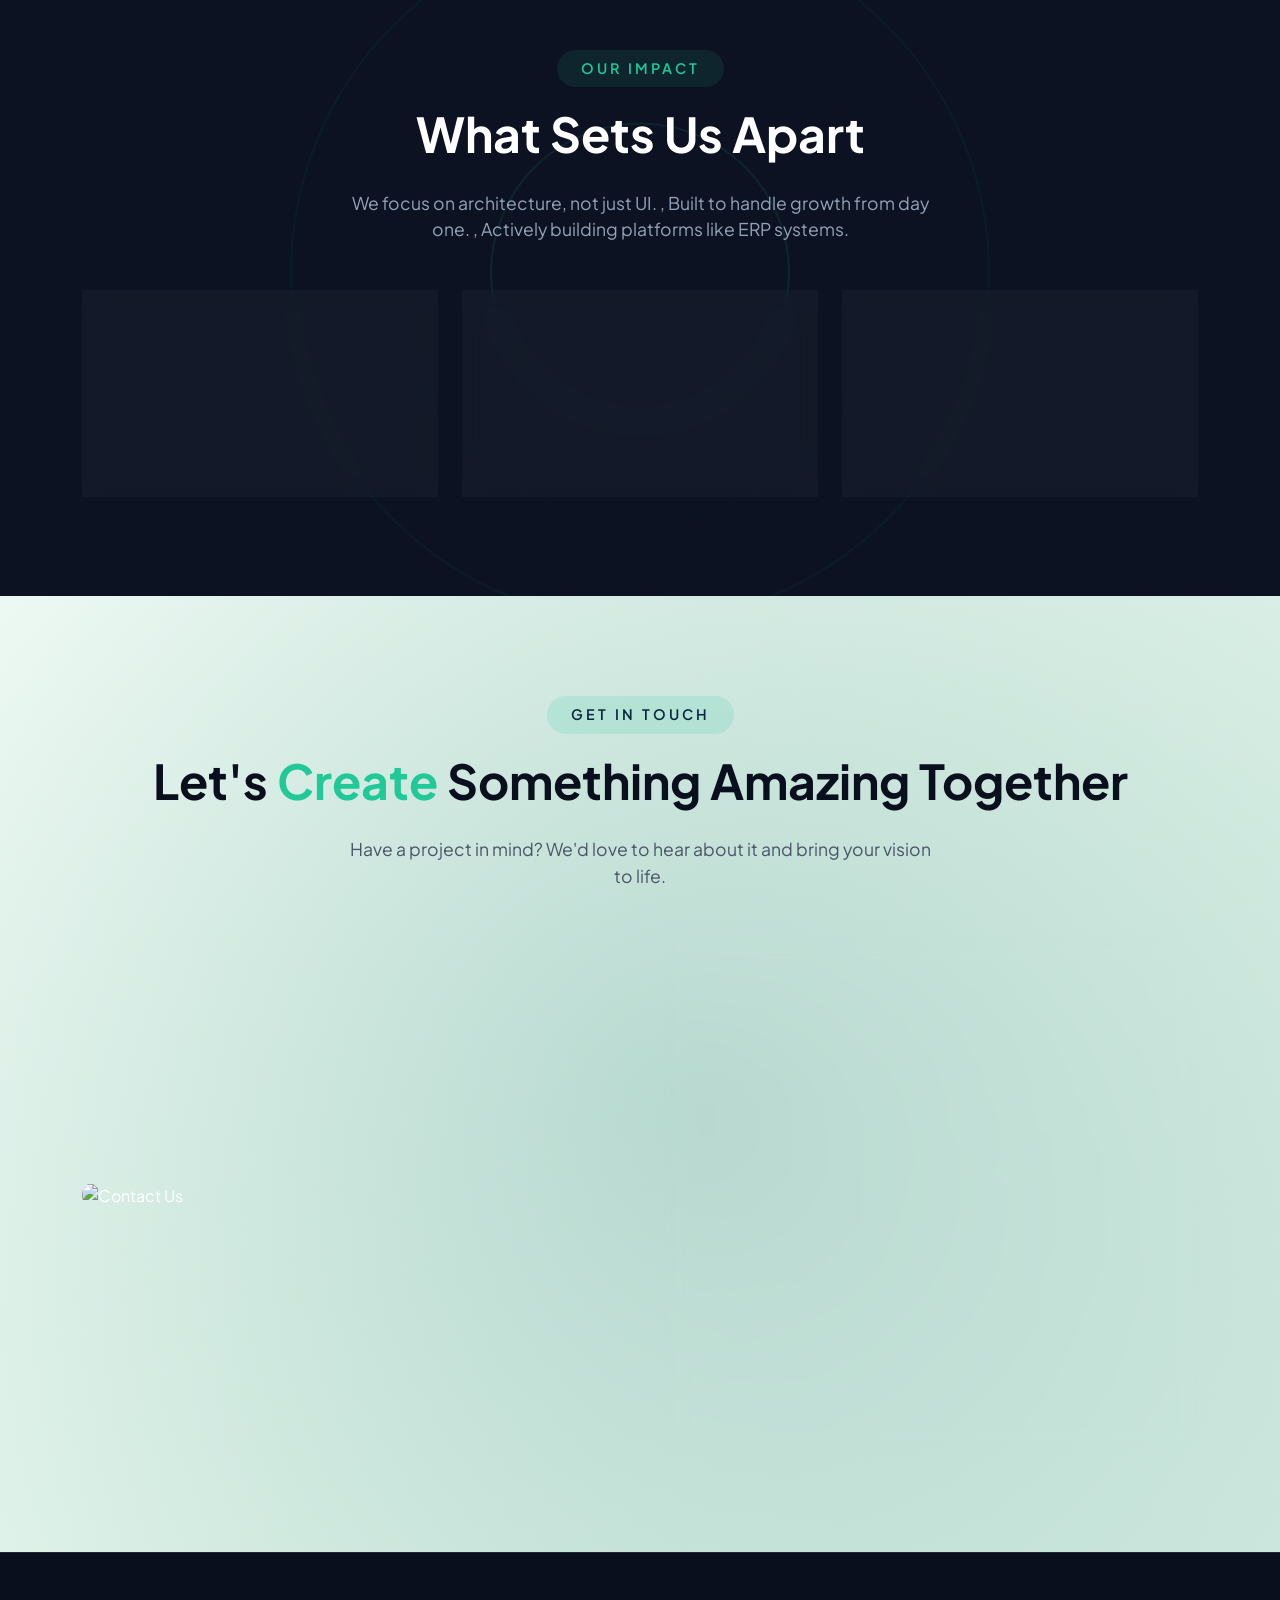
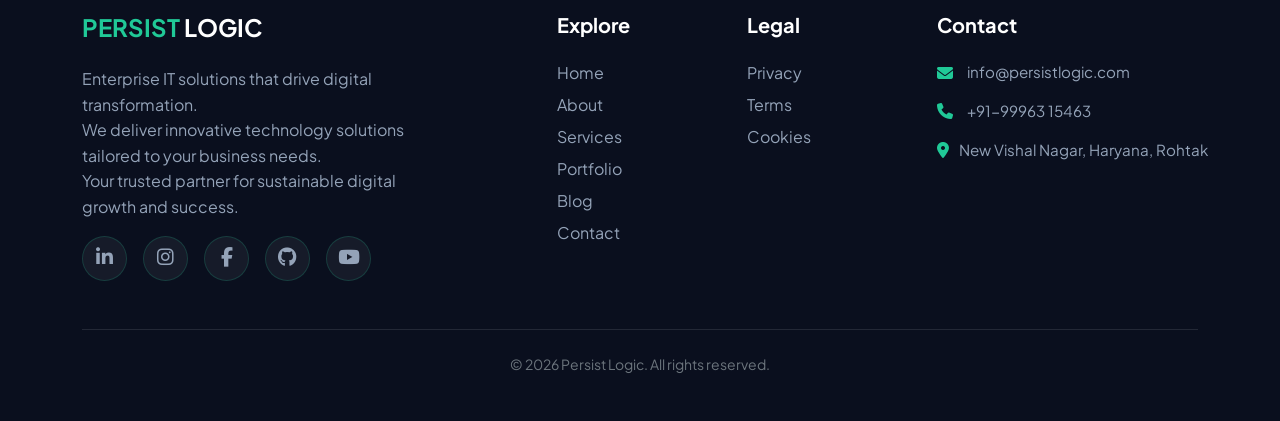
==== commit f4657569: "fix: about and home page content , heading change" ====
--- a/about.html
+++ b/about.html
@@ -38,6 +38,10 @@
     </button>
     
     <div class="collapse navbar-collapse" id="navbarNav">
+      <!-- Logo inside Menu - Top Center -->
+      <div class="menu-logo">
+        <img src="images/icons/logo.png" alt="Persist Logic">
+      </div>
       <ul class="navbar-nav ms-auto">
         <li class="nav-item"><a class="nav-link" href="index.html">Home</a></li>
         <li class="nav-item"><a class="nav-link active" href="about.html">About</a></li>
@@ -48,11 +52,6 @@
       </ul>
       <a href="contact.html" class="btn-gradient desktop-quote-btn">Get a Quote</a>
       <a href="contact.html" class="btn-gradient mobile-quote-btn">Get a Quote</a>
-      
-      <!-- Cross Button inside Menu - Top Right Corner -->
-      <button class="menu-close-btn" id="menuCloseBtn">
-        <i class="fas fa-times"></i>
-      </button>
     </div>
   </div>
 </nav>
@@ -69,8 +68,8 @@
         <div class="col-lg-8">
           <div class="hero-content">
             <span class="section-subtitle slide-left" style="background: rgba(255,255,255,0.2); color: white;"> WELCOME TO PERSIST LOGIC</span>
-            <h1 class="hero-title slide-right">We Build <span>Digital</span> Experiences That <span>Inspire</span></h1>
-            <p class="section-description slide-left" style="color: rgba(255,255,255,0.9);">Transforming ideas into innovative solutions since 2024. We're not just developers; we're digital architects creating the future.</p>
+            <h1 class="hero-title slide-right">We Build <span>Scalable</span> Software Systems <span>That Power Real Businesses</span></h1>
+            <p class="section-description slide-left" style="color: rgba(255,255,255,0.9);">PersistLogic is a software engineering company focused on building enterprise-grade systems, ERP platforms, and automation solutions. We don’t just create applications — we design systems that scale, perform, and evolve with your business.</p>
             <div class="row g-4 slide-left">
               <div class="col-4">
                 <div class="stat-card-round-light">
@@ -114,10 +113,13 @@
         </div>
         <div class="col-lg-6">
           <div class="story-content slide-right">
-            <span class="section-subtitle"> OUR JOURNEY</span>
-            <h2 class="section-title">From <span>Humble</span> Beginnings to <span>Global</span> Impact</h2>
-            <p class="mb-4">Persist Logic was born in a small garage in Bangalore with three friends who shared a dream: to build technology that matters. Today, we're a global team of 50+ experts serving clients across 15+ countries.</p>
-            <p class="mb-4">Our journey has been defined by continuous innovation, strong client relationships, and an unwavering commitment to quality. Every project is an opportunity to push boundaries.</p>
+            <span class="section-subtitle"> OUR Story</span>
+            <h2 class="section-title">Built with a  <span>Focus</span> Engineering <span>Excellence</span> </h2>
+            <p class="mb-4">PersistLogic was founded with a clear goal — to build software the right way.
+In a market filled with quick solutions and short-term development, we focus on creating systems that are scalable, maintainable, and production-ready from day one.
+Our work is driven by real-world challenges in enterprise software — from ERP systems to multi-tenant platforms — where performance, security, and architecture matter the most.</p>
+            <p class="mb-4">We believe that great software is not just about features, but about strong foundations that support long-term growth.
+ </p>
             <div class="row g-4">
               <div class="col-4 text-center">
                 <div class="story-stat-card">
@@ -165,7 +167,7 @@
               <i class="fas fa-bullseye"></i>
             </div>
             <h3>Our Mission</h3>
-            <p>To empower businesses with innovative technology solutions that drive growth and digital transformation.</p>
+            <p>To design and build scalable, high-quality software systems that solve real business problems and stand the test of time.</p>
           </div>
         </div>
         <div class="col-md-3">
@@ -174,7 +176,7 @@
               <i class="fas fa-eye"></i>
             </div>
             <h3>Our Vision</h3>
-            <p>To be the world's most trusted digital innovation partner, recognized for excellence and integrity.</p>
+            <p>To become a trusted engineering partner for businesses looking to build reliable and future-ready digital systems.</p>
           </div>
         </div>
         <div class="col-md-3">
@@ -192,7 +194,7 @@
               <i class="fas fa-handshake"></i>
             </div>
             <h3>Our Promise</h3>
-            <p>We deliver quality solutions on time, with transparency and unwavering commitment to success.</p>
+            <p>We build software that works  not just today, but as your business grows.</p>
           </div>
         </div>
       </div>
@@ -205,7 +207,8 @@
     <div class="text-center mb-5">
       <span class="section-subtitle slide-left"> OUR LEADERS</span>
       <h2 class="section-title slide-right">Meet the <span>Minds</span> Behind Our Success</h2>
-      <p class="section-description">Passionate experts dedicated to bringing your ideas to life with creativity and technical excellence.</p>
+      <p class="section-description">A focused team of engineers and problem-solvers dedicated to building reliable, scalable software systems.
+ </p>
     </div>
 
     <div class="row g-4">
@@ -260,30 +263,30 @@
     <div class="container">
       <div class="text-center mb-5">
         <span class="section-subtitle slide-left"> OUR IMPACT</span>
-        <h2 class="section-title slide-right">Achievements That <span>Define</span> Us</h2>
-        <p class="section-description">Numbers speak louder than words. Here's what we've accomplished together.</p>
+        <h2 class="section-title slide-right"> What Sets Us Apart</h2>
+        <p class="section-description"> We focus on architecture, not just UI.   , Built to handle growth from day one.  , Actively building platforms like ERP systems.</p>
       </div>
 
       <div class="row g-4">
         <div class="col-lg-4 col-md-6">
           <div class="achievement-card zoom-in">
-            <div class="achievement-number">120+</div>
-            <div class="achievement-label fs-4 fw-semibold mb-2">Projects Completed</div>
-            <div class="achievement-desc" style="color: #94a3b8;">Successful deliveries across industries</div>
+            <div class="achievement-number">Engineering Driven Development</div>
+            <div class="achievement-label fs-5 fw-semibold mb-2">We focus on architecture,not just UI.</div>
+            
           </div>
         </div>
         <div class="col-lg-4 col-md-6">
           <div class="achievement-card zoom-in">
-            <div class="achievement-number">80+</div>
-            <div class="achievement-label fs-4 fw-semibold mb-2">Happy Clients</div>
-            <div class="achievement-desc" style="color: #94a3b8;">From startups to Fortune 500</div>
+            <div class="achievement-number">Scalable System Design</div>
+            <div class="achievement-label fs-5 fw-semibold mb-2">Built to handle growth from day one.</div>
+            
           </div>
         </div>
         <div class="col-lg-4 col-md-6">
           <div class="achievement-card zoom-in">
-            <div class="achievement-number">2+</div>
-            <div class="achievement-label fs-4 fw-semibold mb-2">Years Experience</div>
-            <div class="achievement-desc" style="color: #94a3b8;">Excellence since 2024</div>
+            <div class="achievement-number">Real Product Experience</div>
+            <div class="achievement-label fs-5 fw-semibold mb-2">Actively building platforms like ERP systems.</div>
+            
           </div>
         </div>
       </div>
--- a/css/about.css
+++ b/css/about.css
@@ -658,7 +658,7 @@
 }
 
 .achievement-number {
-  font-size: 4rem;
+  font-size: 1rem;
   font-weight: 800;
   color: #20c997;
   margin-bottom: 1rem;
@@ -1071,16 +1071,16 @@
   .hero-title {
     font-size: 2.2rem !important;
     margin-top: 0 !important;
-    margin-bottom: 15px !important;
+    margin-bottom: 20px !important;
   }
   
   .hero-content .section-subtitle {
     margin-top: 0 !important;
-    margin-bottom: 10px !important;
+    margin-bottom: 50px !important;
   }
   
   .hero-content .section-description {
-    margin-bottom: 25px !important;
+    margin-bottom: 30px !important;
   }
   
   /* 3 Cards - Bottom Par */
@@ -1109,6 +1109,7 @@
   
   .story-content .section-subtitle {
     display: inline-block;
+    margin-top: 30px;
   }
   
   .story-content .section-title {
@@ -1248,7 +1249,8 @@
   }
   
   .navbar-logo {
-    height: 30px !important;
+    height: 40px !important;
+     
   }
   
   /* Hero Section - Small Phone */
@@ -1257,8 +1259,8 @@
   }
   
   .stat-card-round-light {
-    width: 75px !important;
-    height: 75px !important;
+    width: 90px !important;
+    height: 90px !important;
   }
   
   .stat-card-round-light h3 {
@@ -1388,7 +1390,7 @@
 
 
 
-/* ===== HAMBURGER MENU STYLES ===== */
+/* ===== HAMBURGER BUTTON WITH CROSS EFFECT ===== */
 
 .navbar-toggler {
   border: none !important;
@@ -1398,6 +1400,7 @@
   margin-left: auto !important;
   display: block !important;
   cursor: pointer !important;
+  transition: all 0.3s ease !important;
 }
 
 .navbar-toggler:focus {
@@ -1413,6 +1416,7 @@
   background: #0a0f1e !important;
   border-radius: 2px !important;
   display: block !important;
+  transition: all 0.3s ease !important;
 }
 
 .navbar-toggler-icon::before,
@@ -1423,6 +1427,7 @@
   height: 2px !important;
   background: #0a0f1e !important;
   border-radius: 2px !important;
+  transition: all 0.3s ease !important;
   left: 0 !important;
 }
 
@@ -1432,6 +1437,49 @@
 
 .navbar-toggler-icon::after {
   bottom: -8px !important;
+}
+
+/* Jab menu CLOSED ho - ☰ Three Lines */
+.navbar-toggler:not(.collapsed) .navbar-toggler-icon {
+  background: #0a0f1e !important;
+}
+
+.navbar-toggler:not(.collapsed) .navbar-toggler-icon::before {
+  top: -8px !important;
+  transform: none !important;
+}
+
+.navbar-toggler:not(.collapsed) .navbar-toggler-icon::after {
+  bottom: -8px !important;
+  transform: none !important;
+}
+
+/* Jab menu OPEN ho - ✕ Cross */
+.navbar-toggler.collapsed .navbar-toggler-icon {
+  background: transparent !important;
+}
+
+.navbar-toggler.collapsed .navbar-toggler-icon::before {
+  transform: rotate(45deg) !important;
+  top: 0 !important;
+}
+
+.navbar-toggler.collapsed .navbar-toggler-icon::after {
+  transform: rotate(-45deg) !important;
+  bottom: 0 !important;
+}
+
+/* Menu Logo - Top Center */
+.menu-logo {
+  text-align: center !important;
+  margin-bottom: 30px !important;
+  padding-bottom: 15px !important;
+  border-bottom: 2px solid rgba(32, 201, 151, 0.3) !important;
+}
+
+.menu-logo img {
+  height: 50px !important;
+  width: auto !important;
 }
 
 /* Mobile Quote Button */
@@ -1459,32 +1507,6 @@
   display: block;
 }
 
-/* Close Button inside Menu - Top Right Corner */
-.menu-close-btn {
-  position: absolute !important;
-  top: 20px !important;
-  right: 20px !important;
-  background: transparent !important;
-  border: none !important;
-  font-size: 28px !important;
-  color: #0a0f1e !important;
-  cursor: pointer !important;
-  z-index: 1060 !important;
-  padding: 5px !important;
-  width: 40px !important;
-  height: 40px !important;
-  display: flex !important;
-  align-items: center !important;
-  justify-content: center !important;
-  border-radius: 50% !important;
-  transition: all 0.3s ease !important;
-}
-
-.menu-close-btn:hover {
-  background: rgba(0, 0, 0, 0.1) !important;
-  transform: rotate(90deg) !important;
-}
-
 /* ===== MOBILE VIEW - LEFT SIDE SLIDE ===== */
 @media (max-width: 991px) {
   .navbar-toggler {
@@ -1503,6 +1525,7 @@
   }
   
   /* Menu - LEFT SE SLIDE OPEN */
+ @media (max-width: 991px) {
   .navbar-collapse {
     display: none !important;
     position: fixed !important;
@@ -1514,13 +1537,19 @@
     box-shadow: 2px 0 20px rgba(0, 0, 0, 0.1) !important;
     transition: left 0.3s ease !important;
     z-index: 1050 !important;
-    padding: 60px 20px 30px !important;
+    padding: 20px 20px 30px !important;  /* 80px se 20px kar diya */
     overflow-y: auto !important;
   }
+}
   
   .navbar-collapse.show {
     display: block !important;
     left: 0 !important;
+  }
+  
+  /* Show logo inside menu on mobile */
+  .menu-logo {
+    display: block !important;
   }
   
   .navbar-nav {
@@ -1550,11 +1579,6 @@
   
   .navbar-modern .nav-link::before {
     display: none !important;
-  }
-  
-  /* Show close button only when menu is open */
-  .menu-close-btn {
-    display: flex !important;
   }
 }
 
@@ -1621,7 +1645,7 @@
     display: none !important;
   }
   
-  .menu-close-btn {
+  .menu-logo {
     display: none !important;
   }
 }
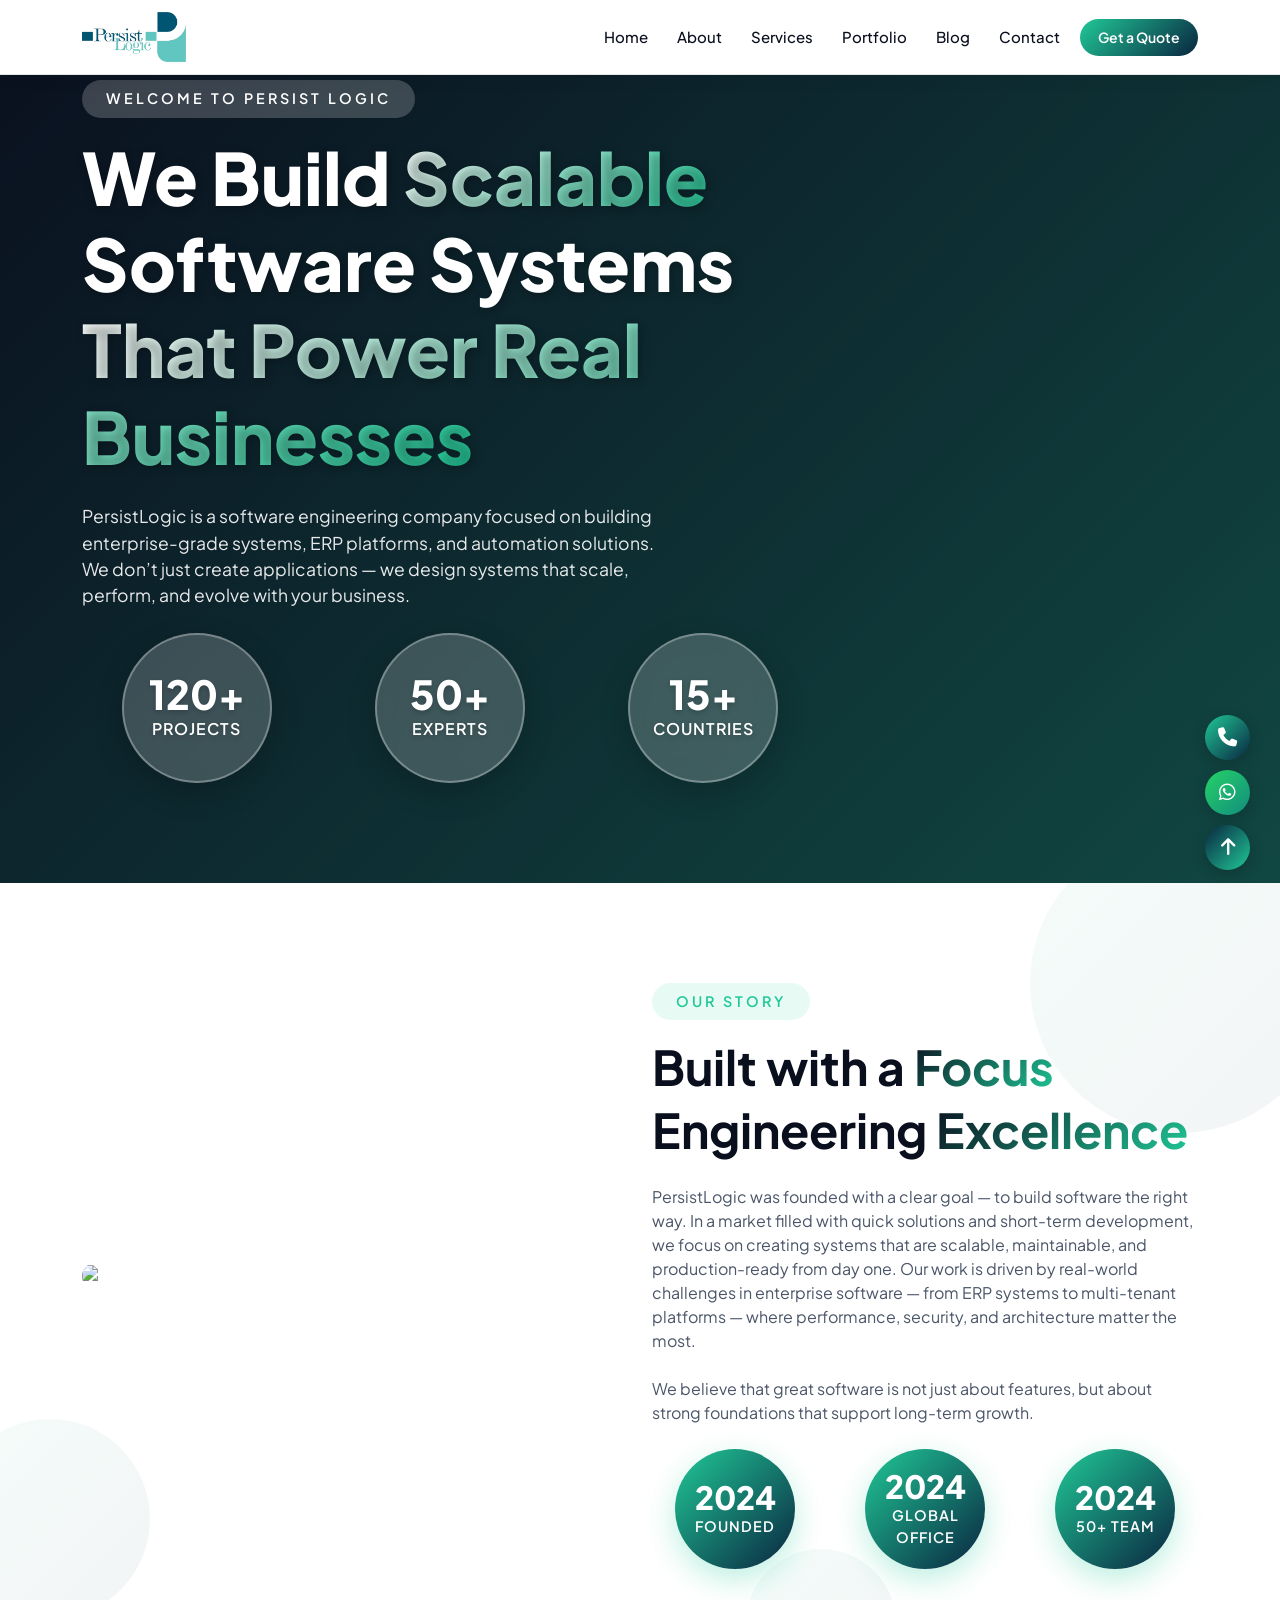
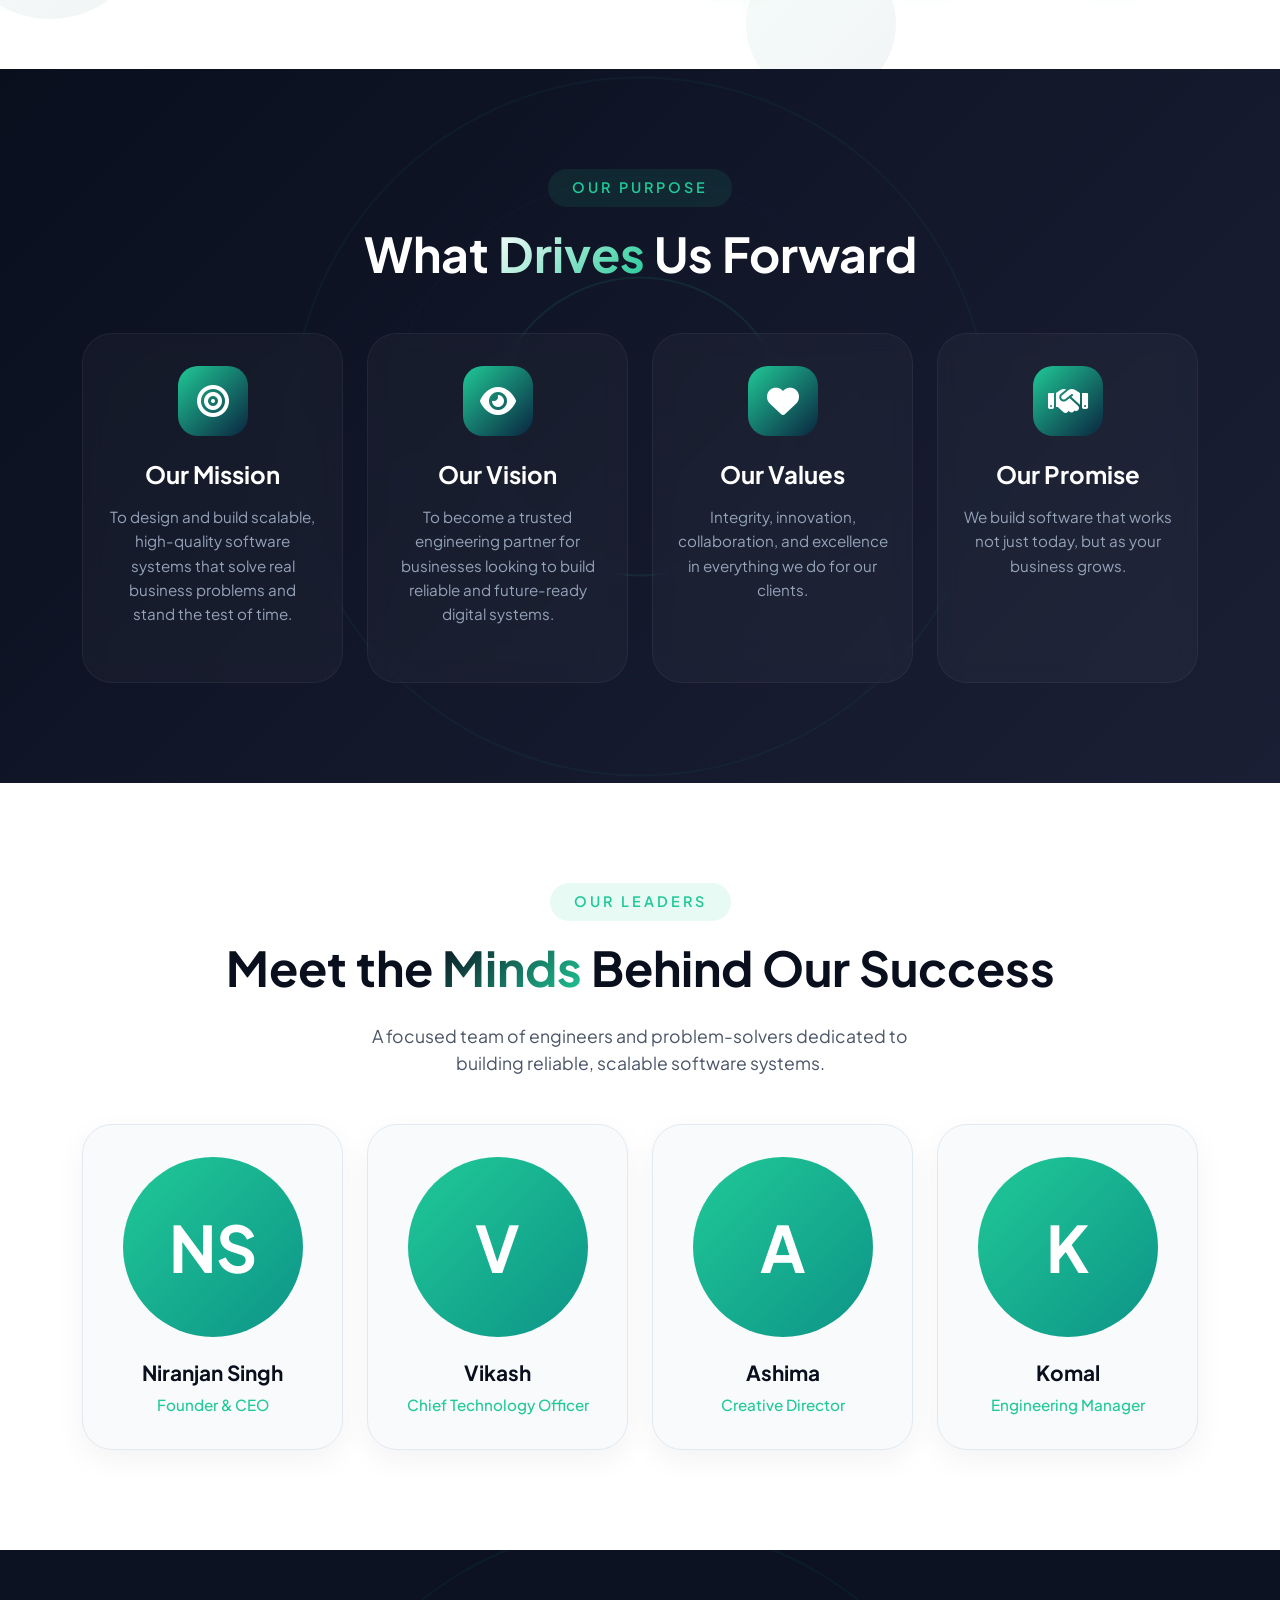
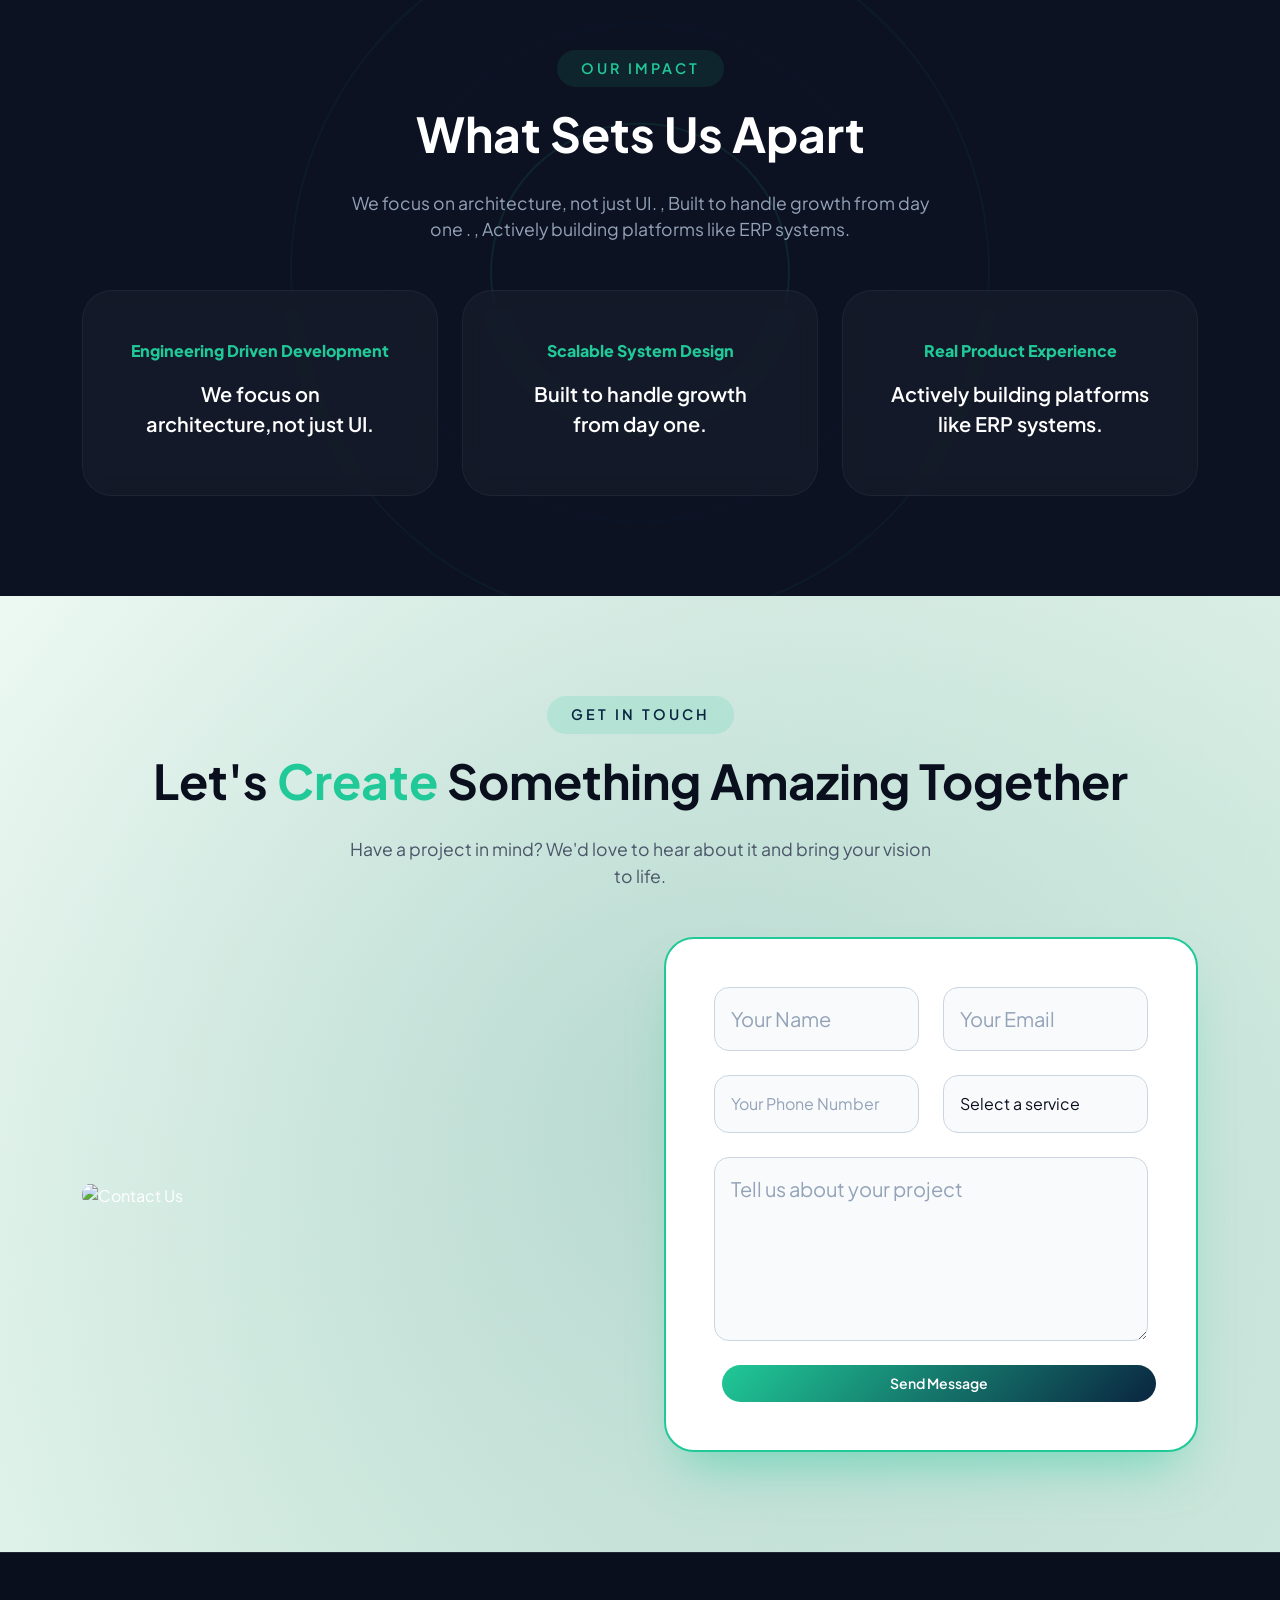
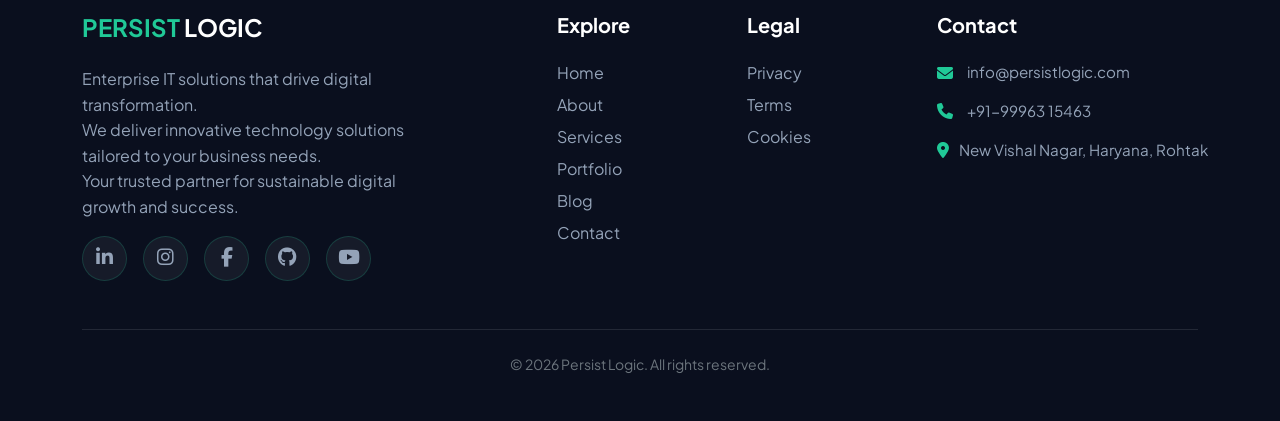
==== commit db86fa40: "fix: home and about page updated" ====
--- a/about.html
+++ b/about.html
@@ -264,7 +264,7 @@
       <div class="text-center mb-5">
         <span class="section-subtitle slide-left"> OUR IMPACT</span>
         <h2 class="section-title slide-right"> What Sets Us Apart</h2>
-        <p class="section-description"> We focus on architecture, not just UI.   , Built to handle growth from day one.  , Actively building platforms like ERP systems.</p>
+        <p class="section-description"> We focus on architecture, not just UI.   , Built to handle growth from day one .  , Actively building platforms like ERP systems.</p>
       </div>
 
       <div class="row g-4">
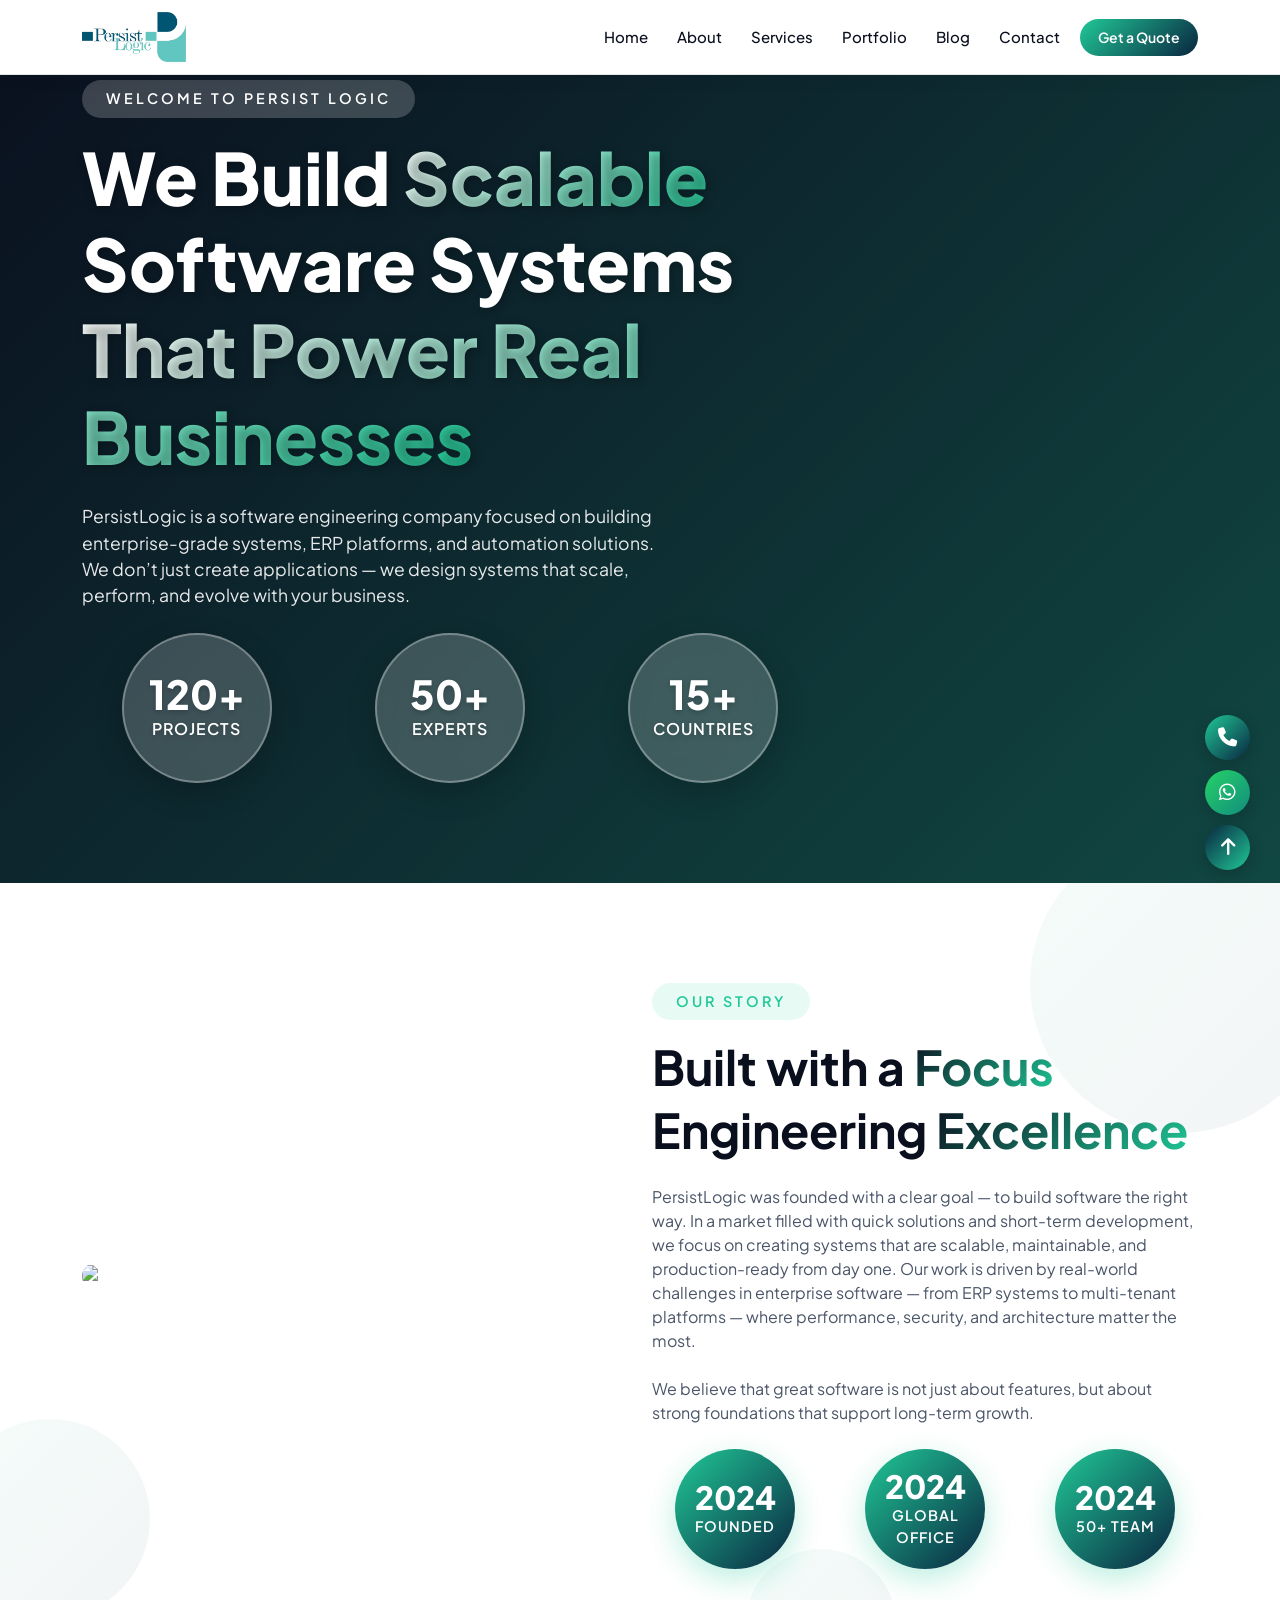
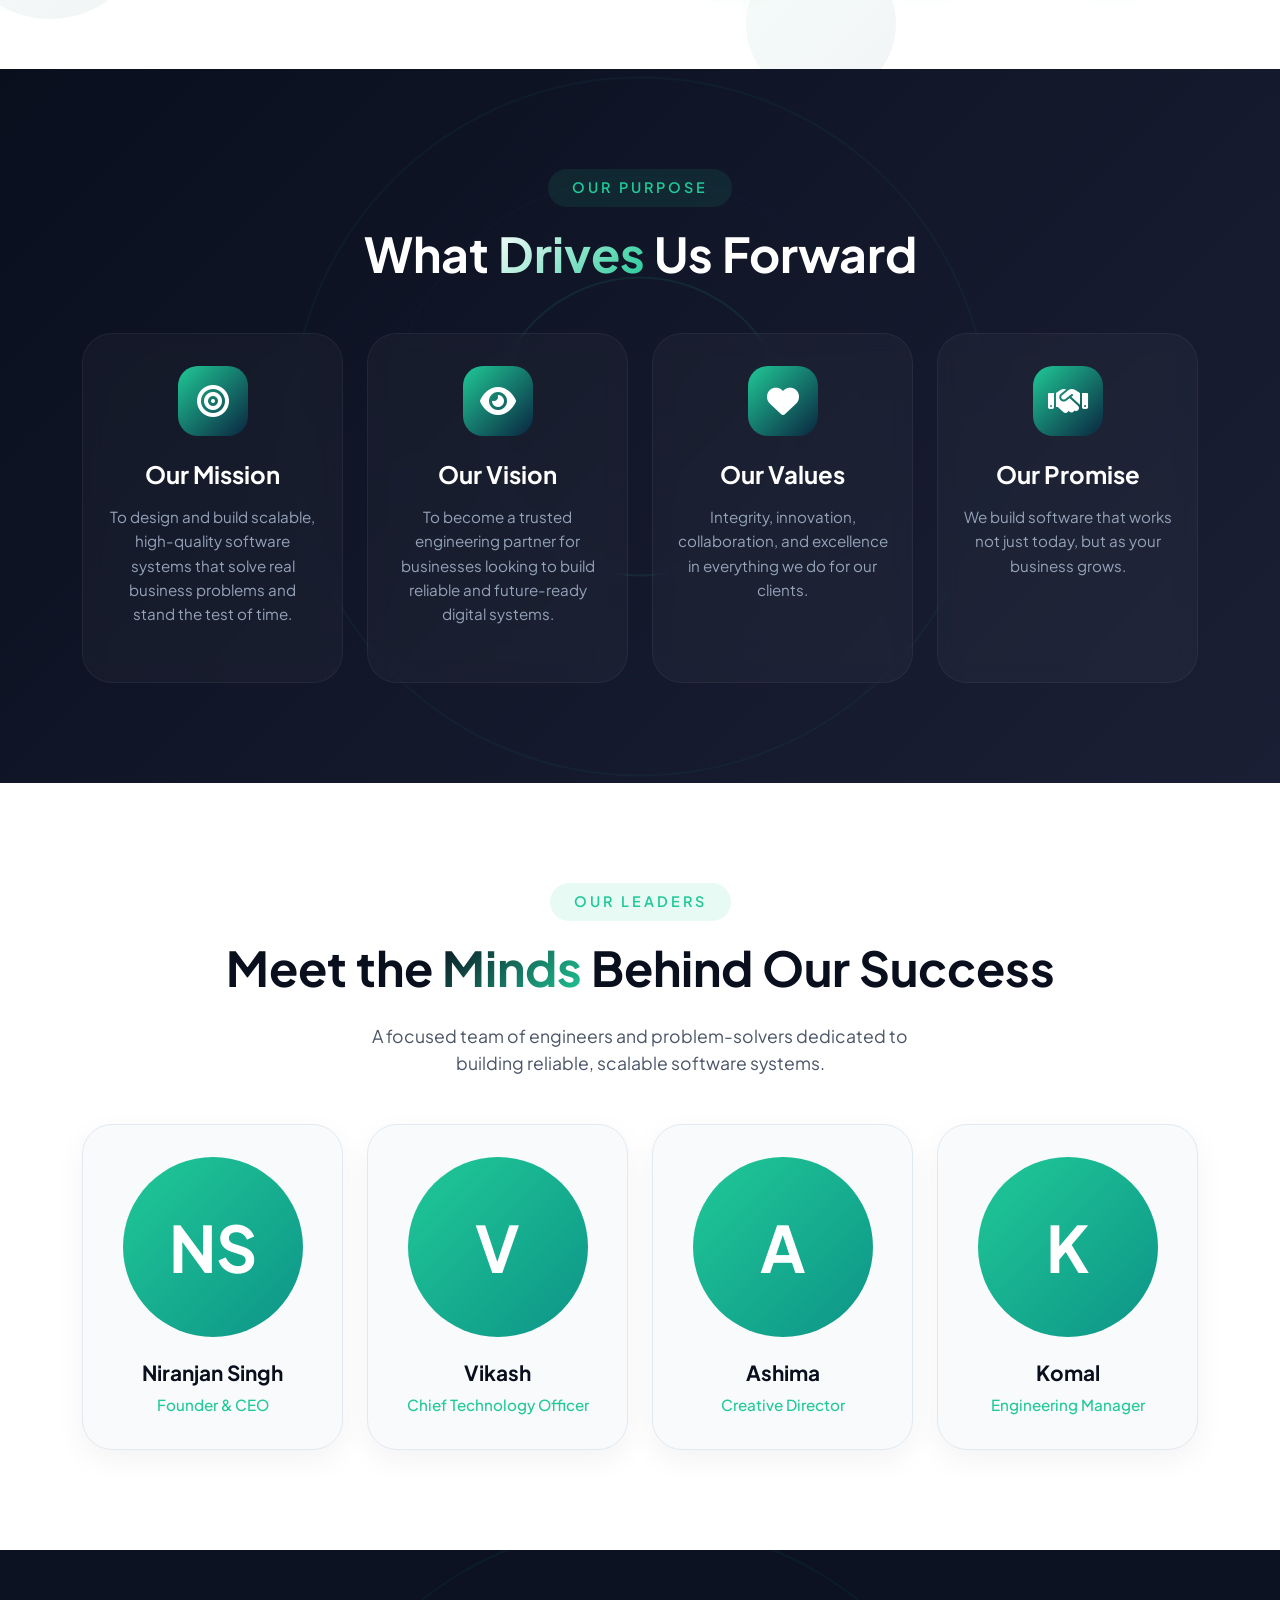
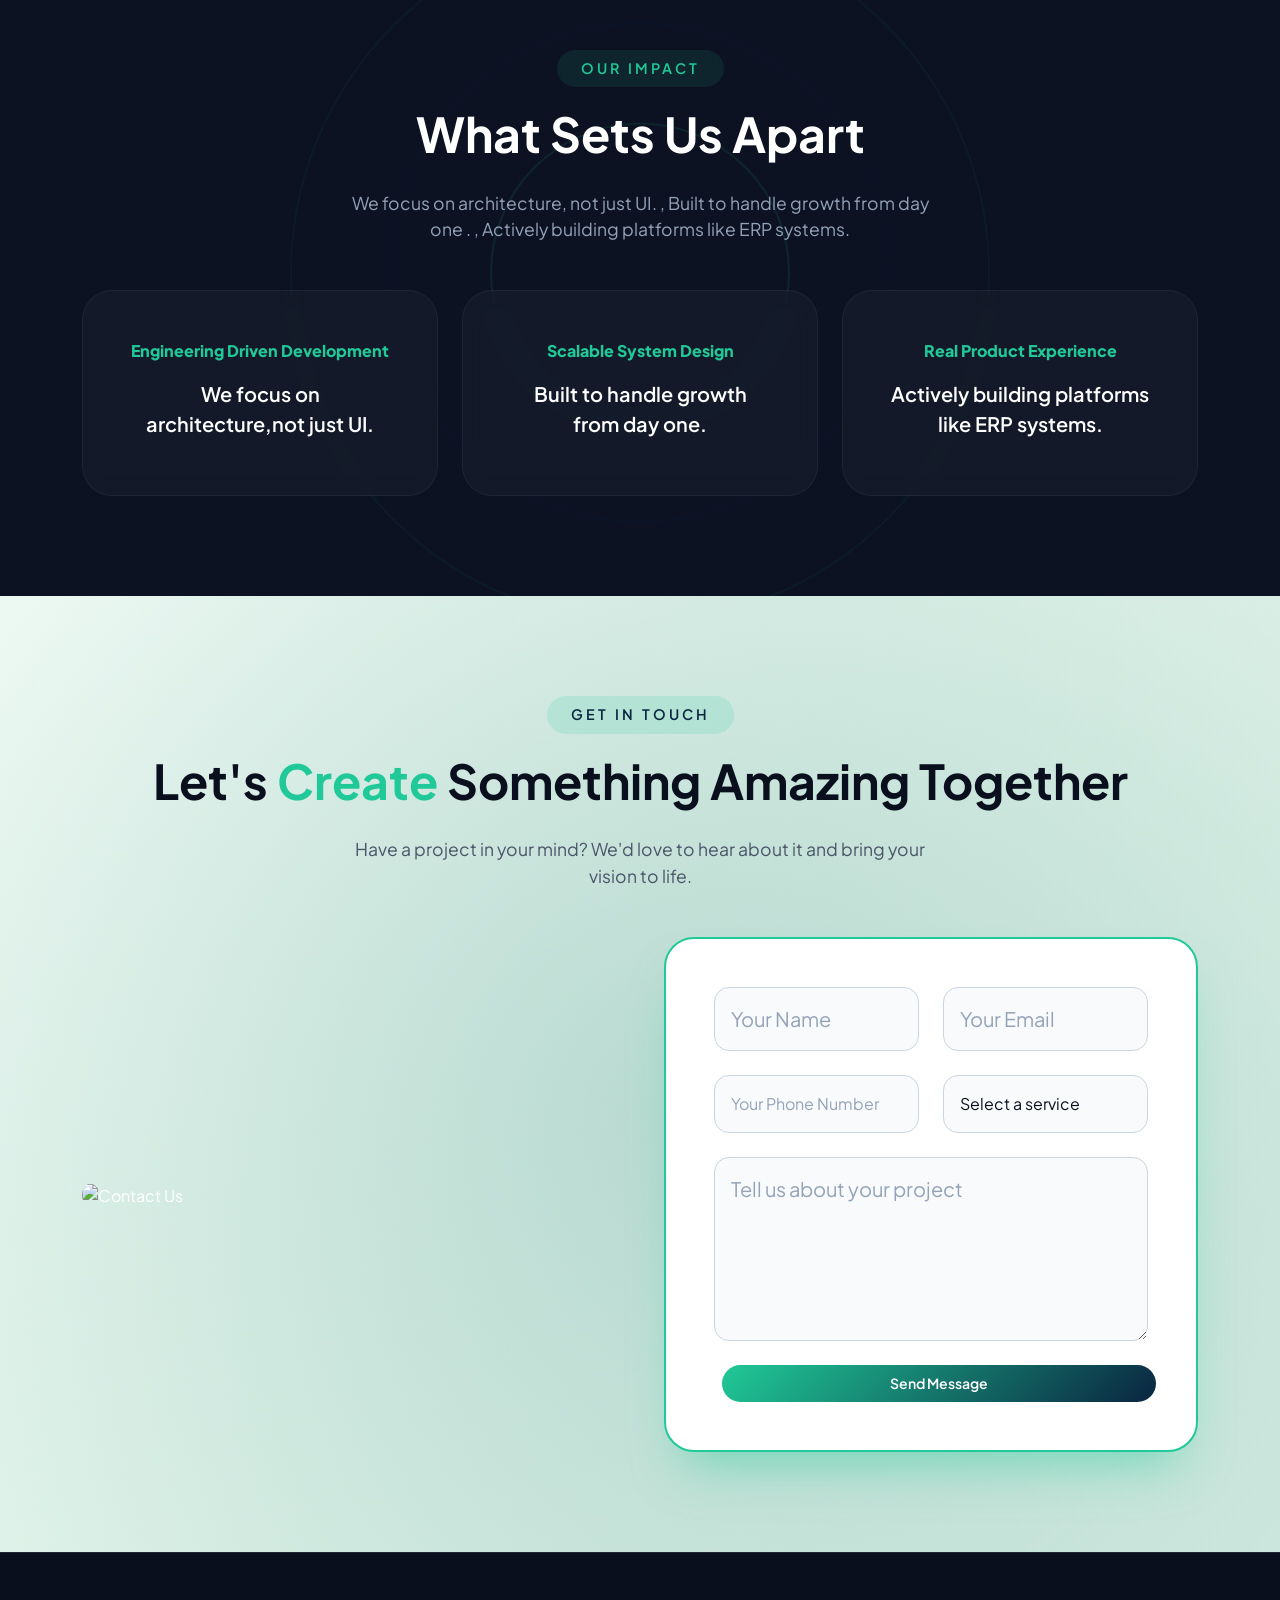
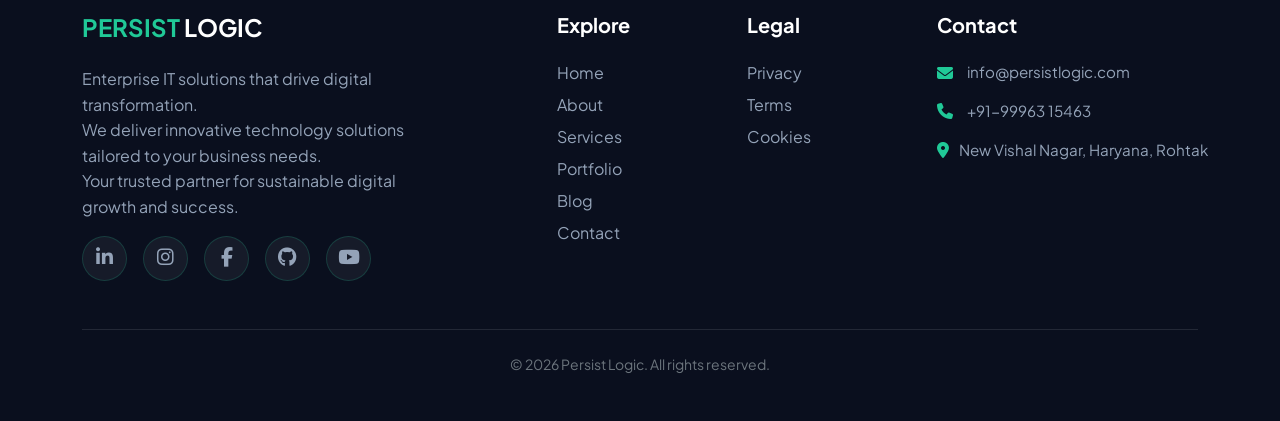
==== commit 9961900f: "fix:home page and about page updated" ====
--- a/about.html
+++ b/about.html
@@ -299,7 +299,7 @@
       <div class="text-center mb-5">
         <span class="section-subtitle slide-left"> GET IN TOUCH</span>
         <h2 class="section-title slide-right">Let's <span>Create</span> Something Amazing Together</h2>
-        <p class="section-description">Have a project in mind? We'd love to hear about it and bring your vision to life.</p>
+        <p class="section-description">Have a project in  your mind? We'd love to hear about it and bring your vision to life.</p>
       </div>
 
       <div class="row g-5 align-items-center">
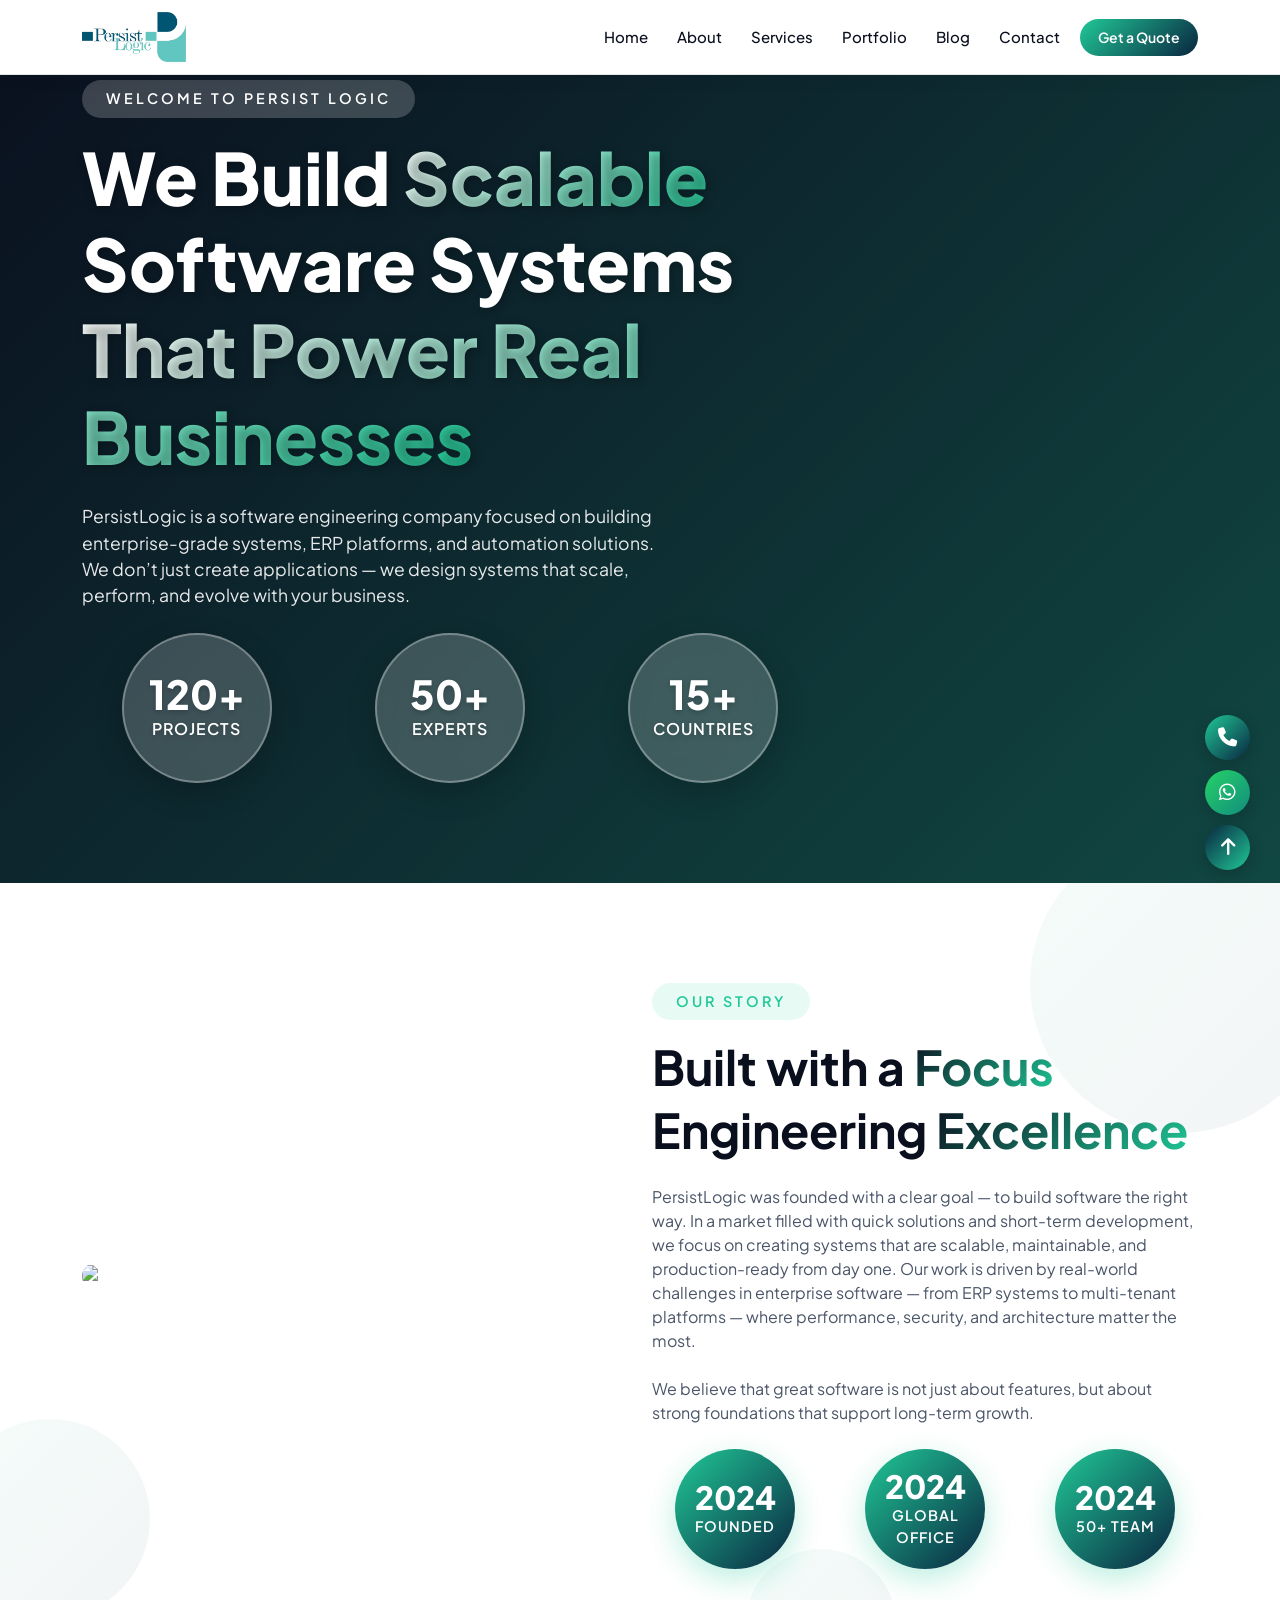
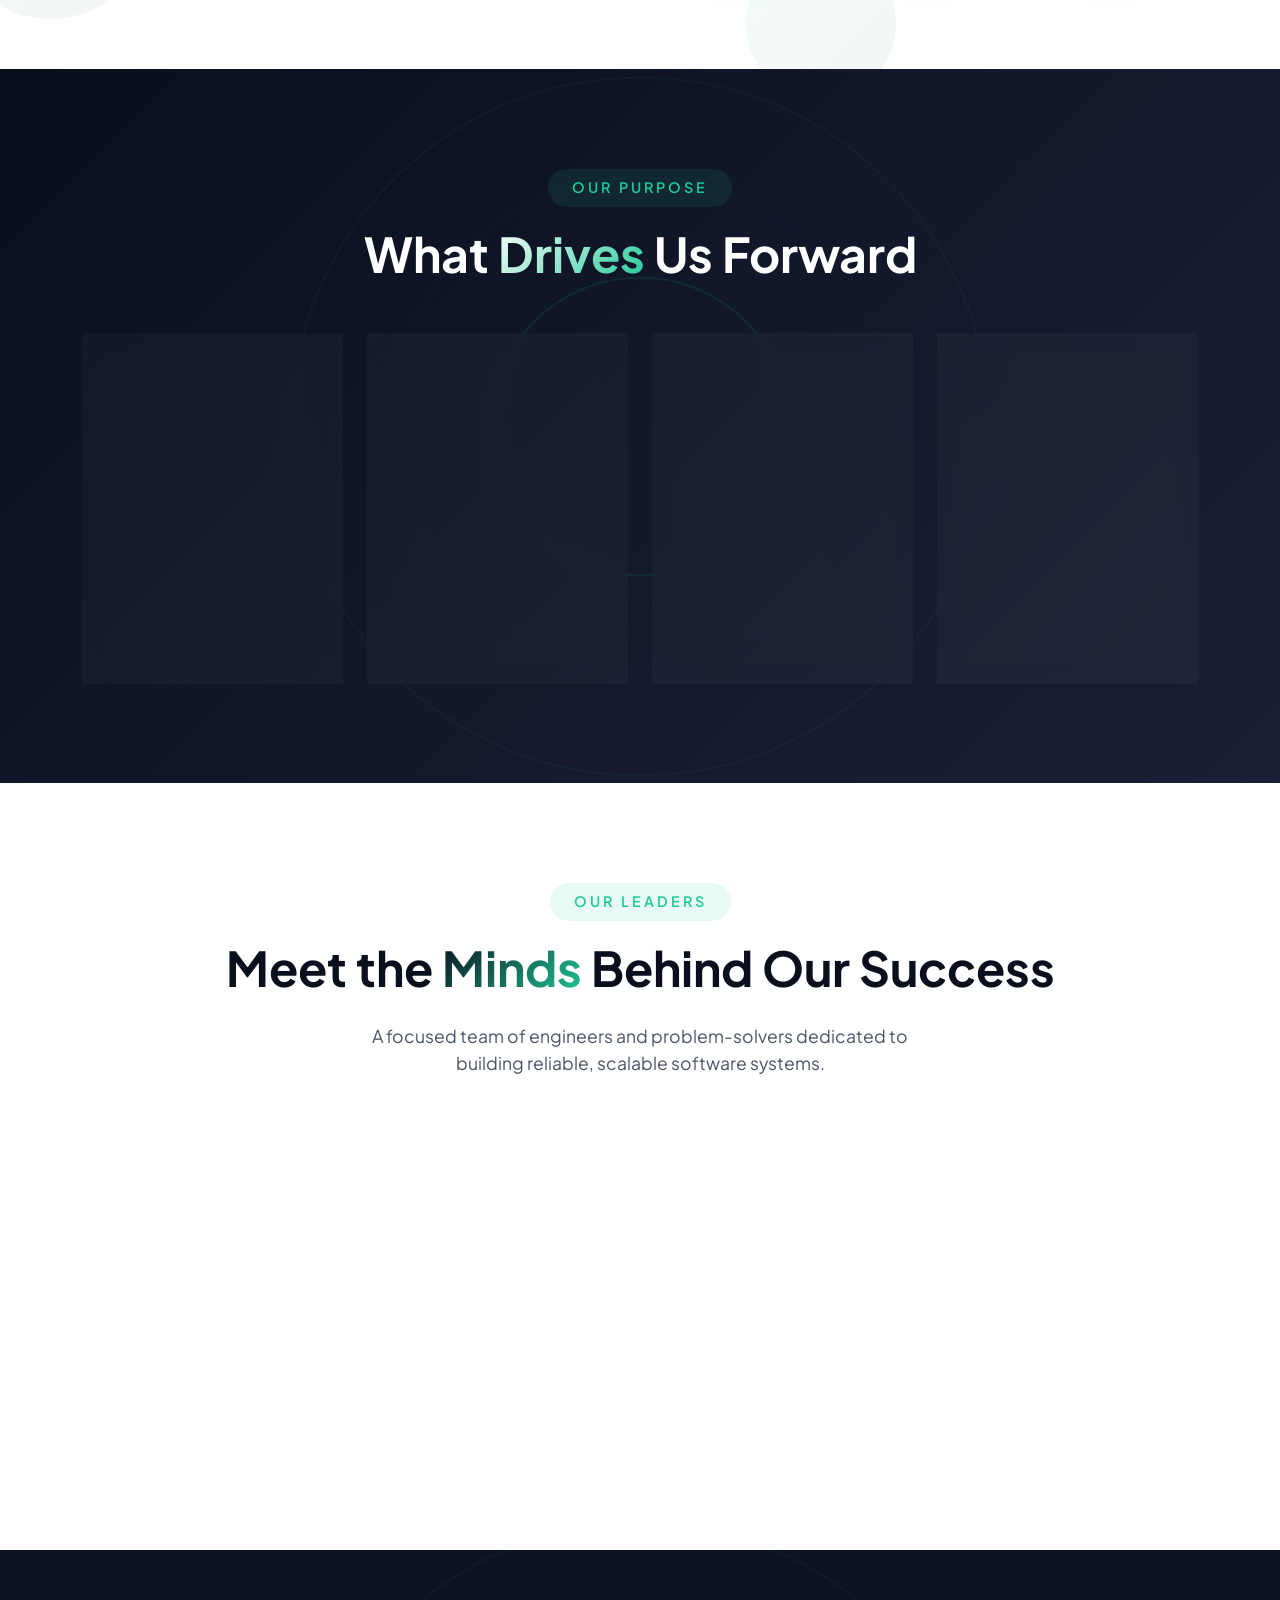
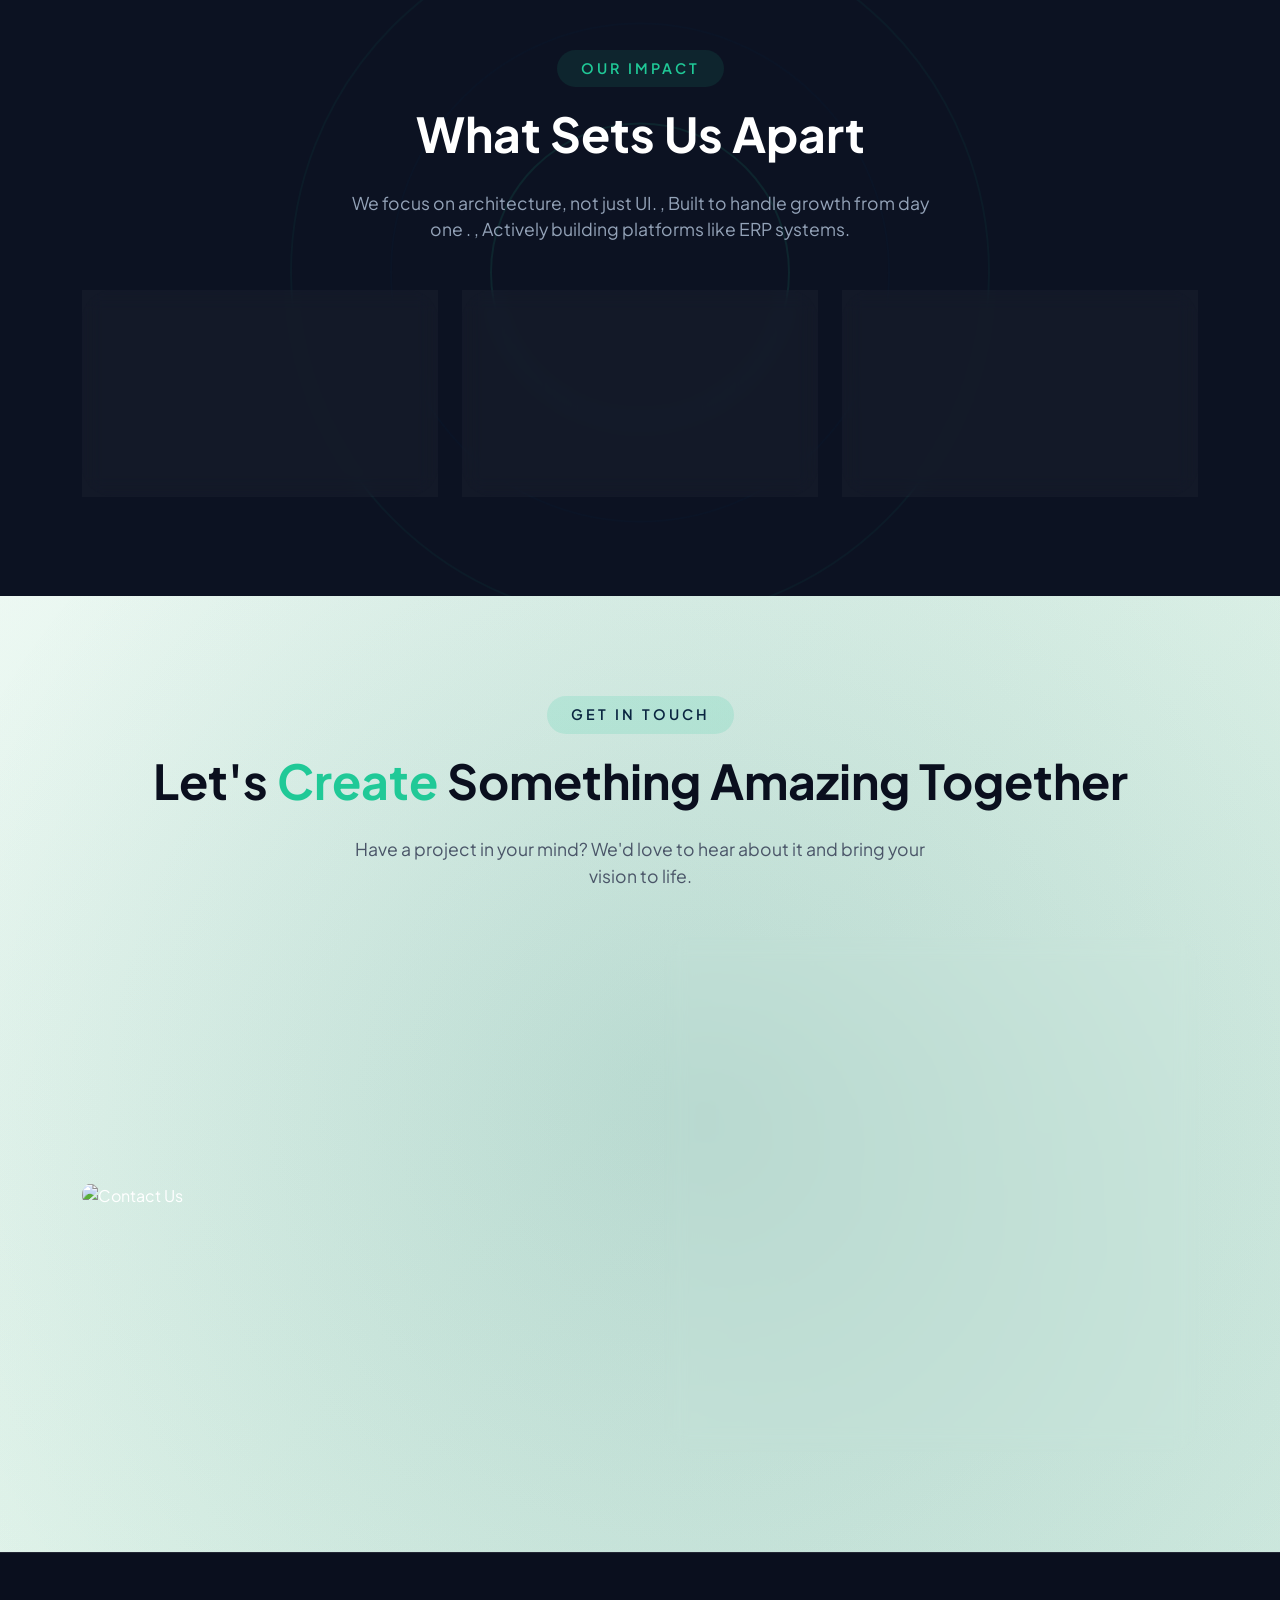
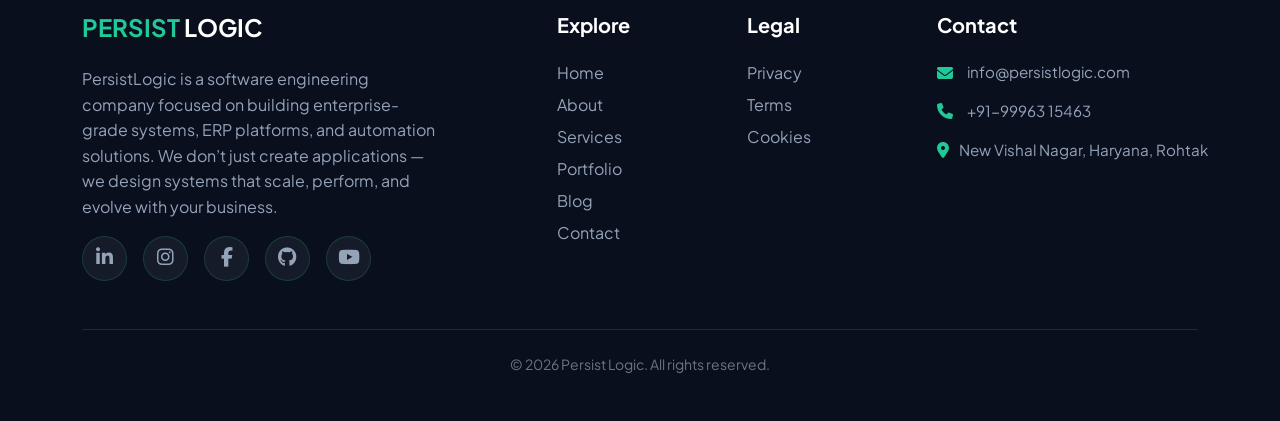
==== commit 05c8e054: "fix: all pages content updated" ====
--- a/about.html
+++ b/about.html
@@ -355,9 +355,7 @@
       <div class="col-lg-4">
         <h4 class="fw-bold mb-4"><span style="color: #20c997;">PERSIST</span> LOGIC</h4>
         <p style="color: #94a3b8; margin-bottom: 1rem; line-height: 1.6;">
-          Enterprise IT solutions that drive digital transformation.<br>
-          We deliver innovative technology solutions tailored to your business needs.<br>
-          Your trusted partner for sustainable digital growth and success.
+          PersistLogic is a software engineering company focused on building enterprise-grade systems, ERP platforms, and automation solutions. We don’t just create applications — we design systems that scale, perform, and evolve with your business.
         </p>
          <div class="d-flex gap-3">
             <a href="https://www.linkedin.com/company/persistlogic" target="_blank" class="social-icon"><i class="fab fa-linkedin-in"></i></a>
